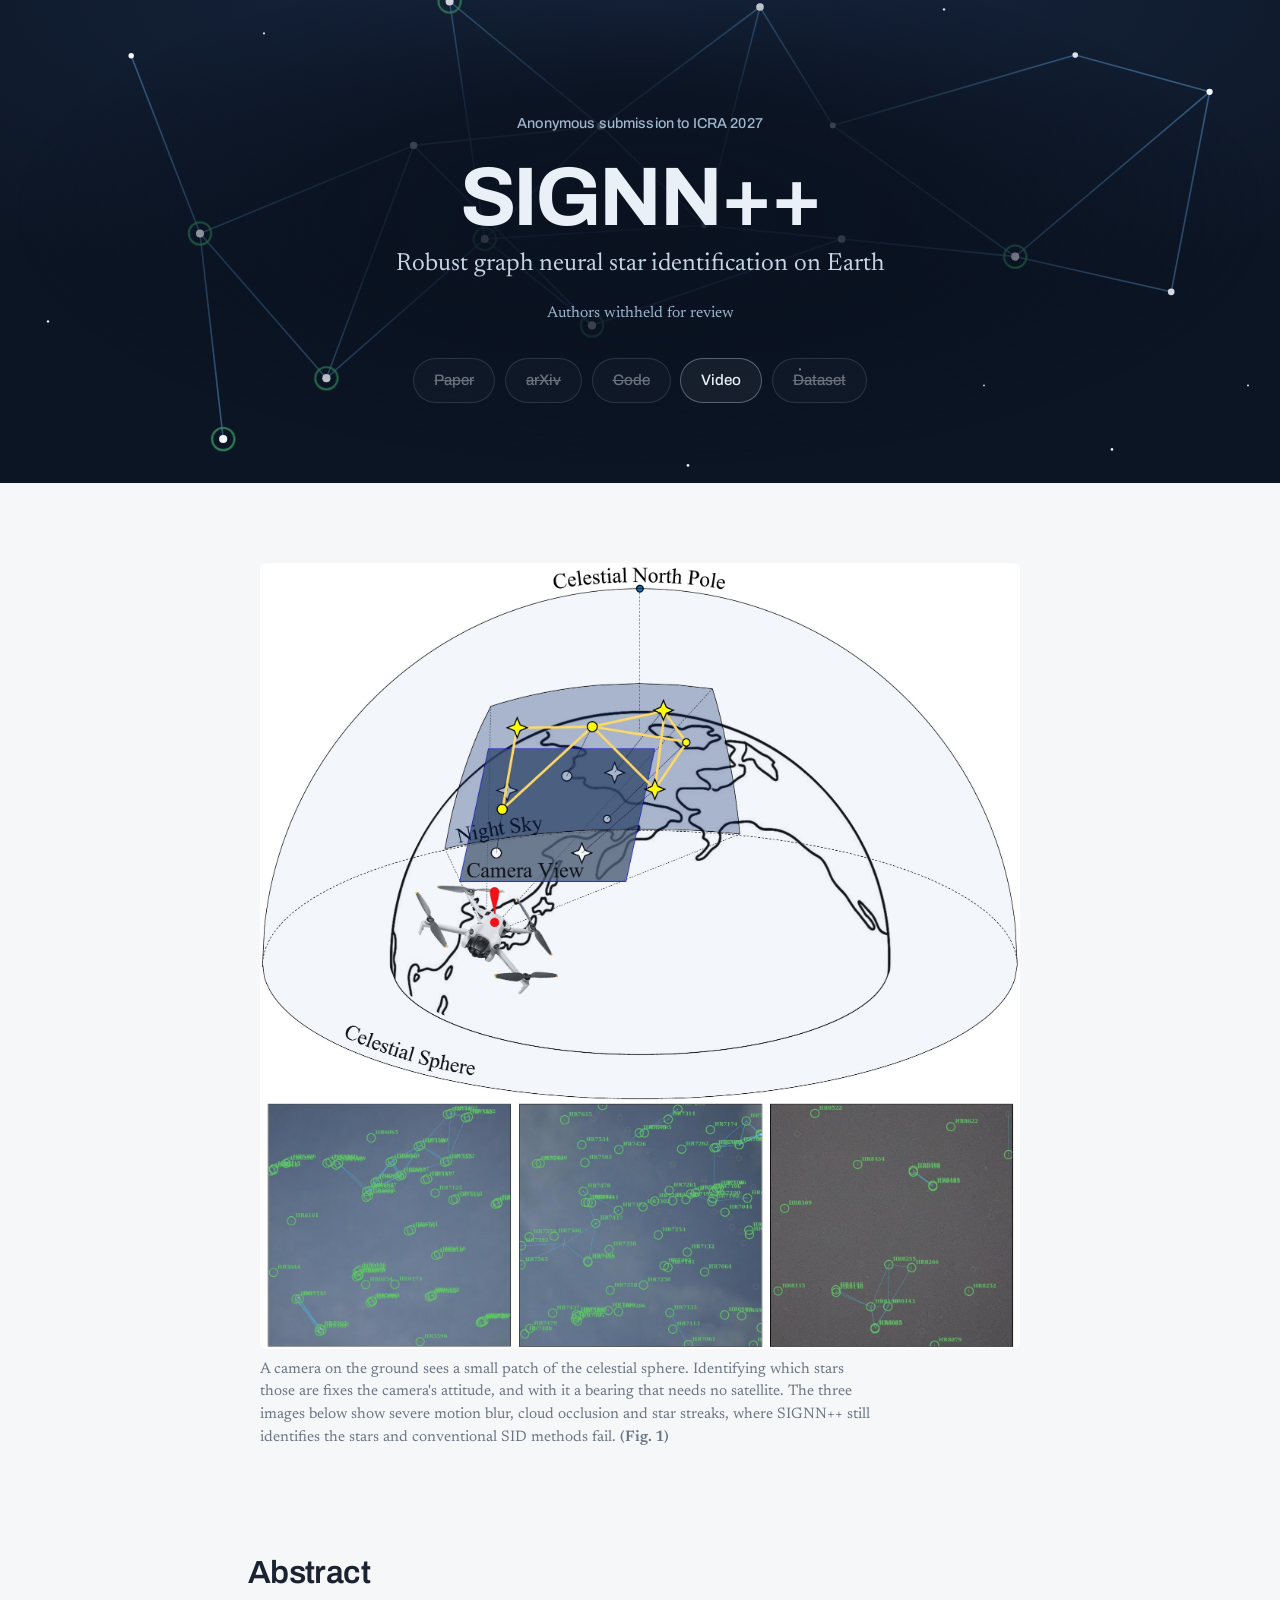
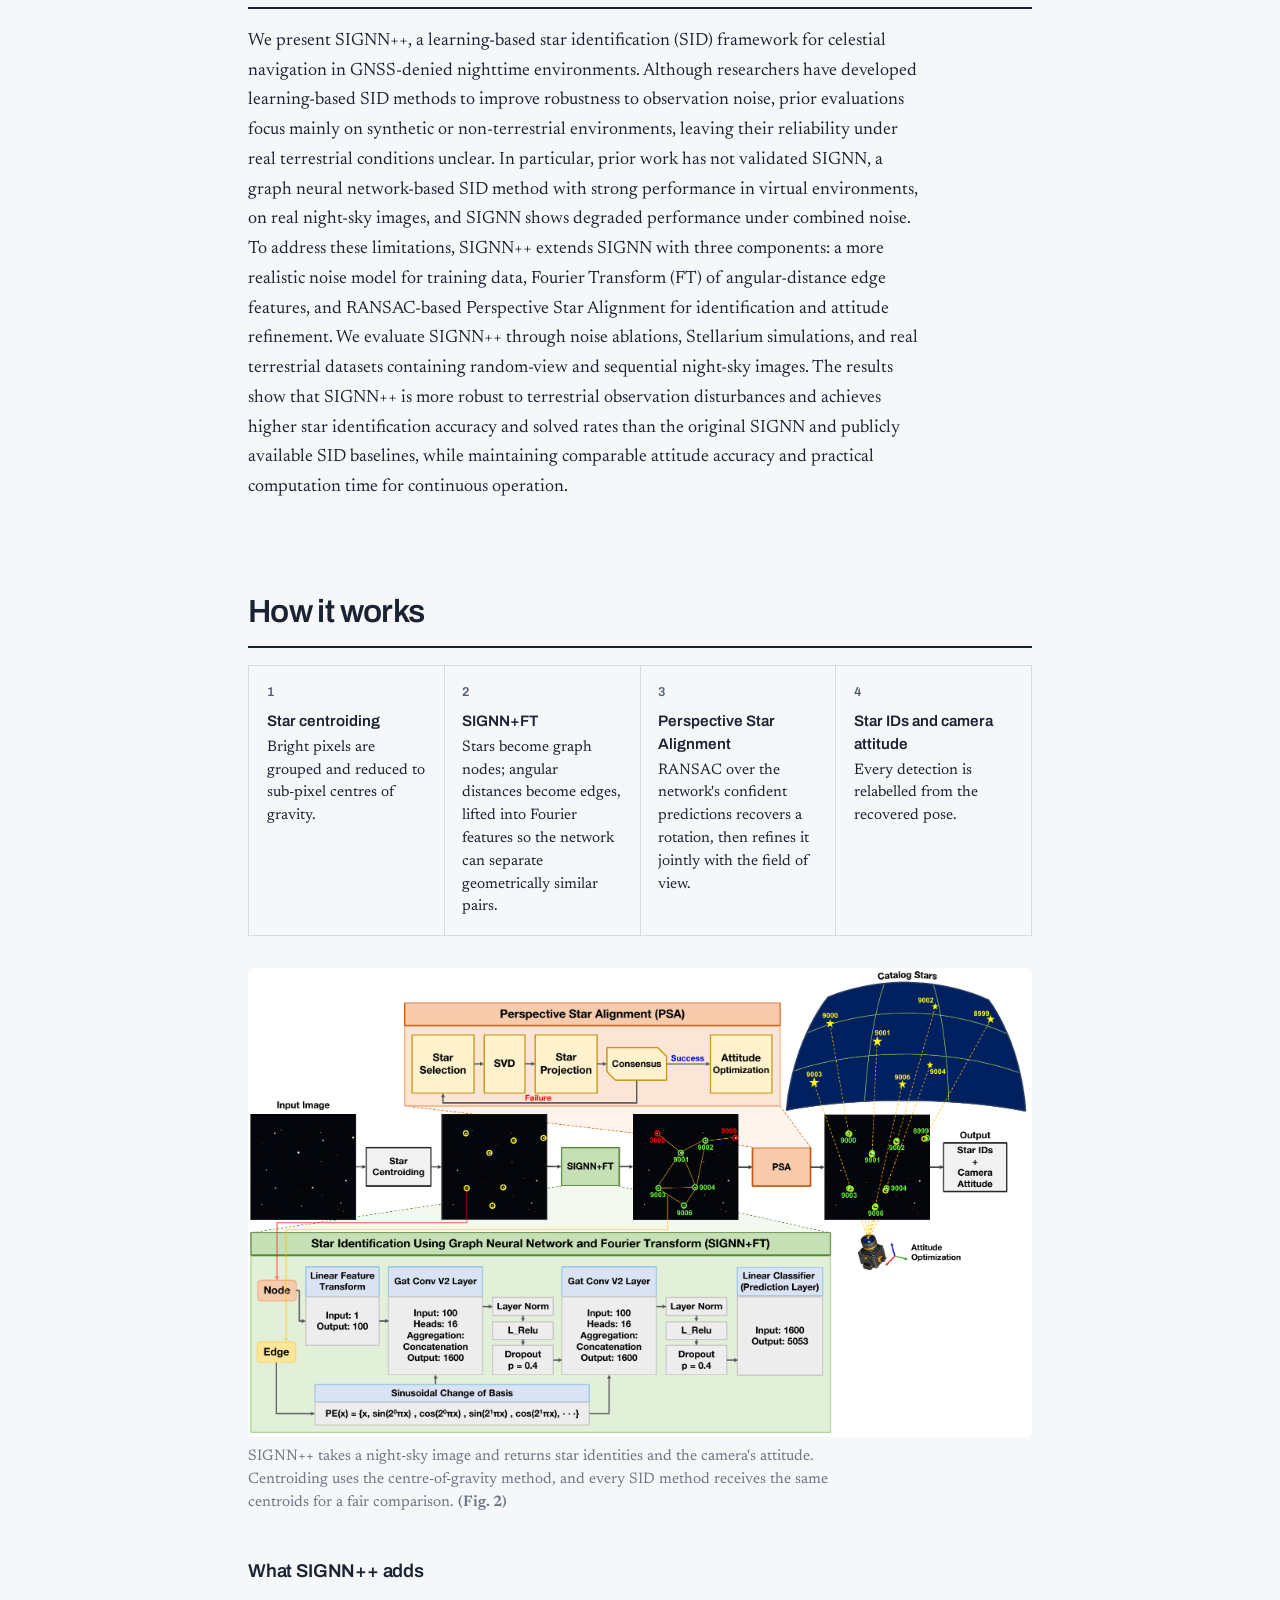
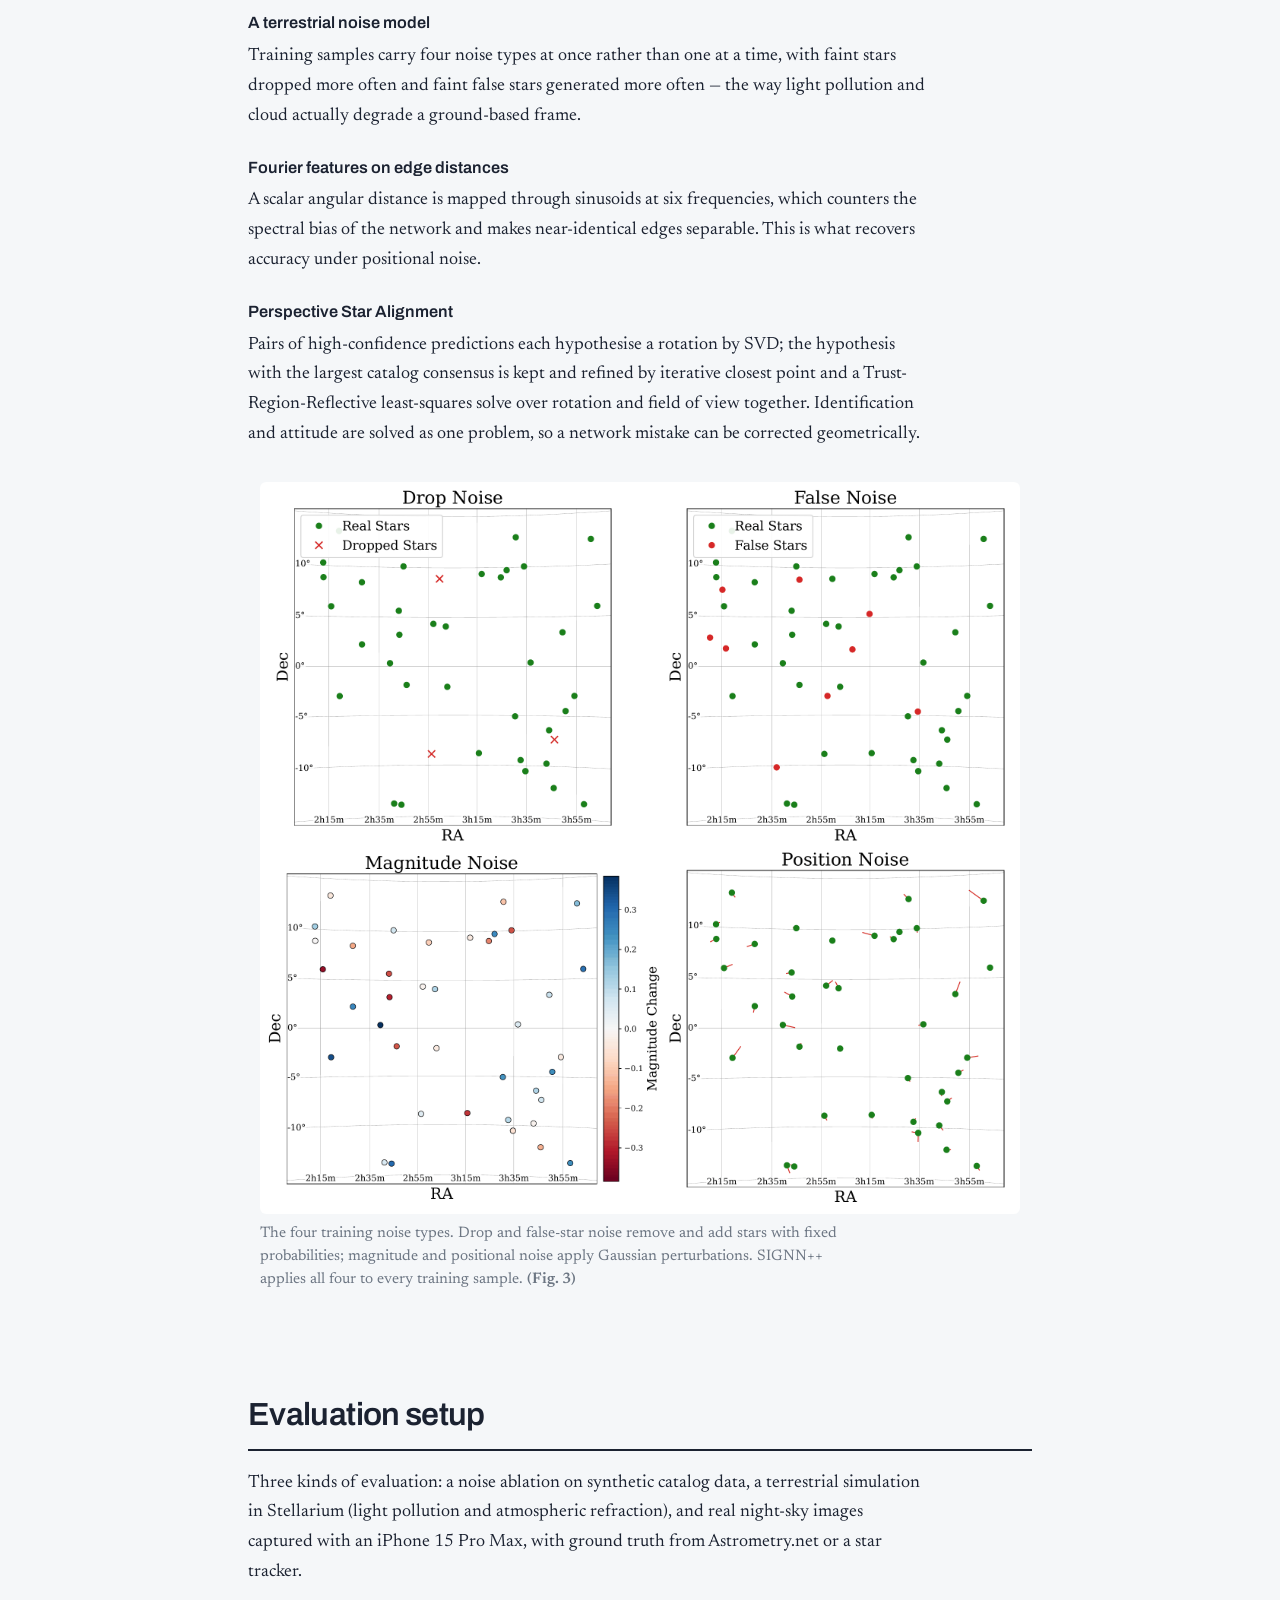
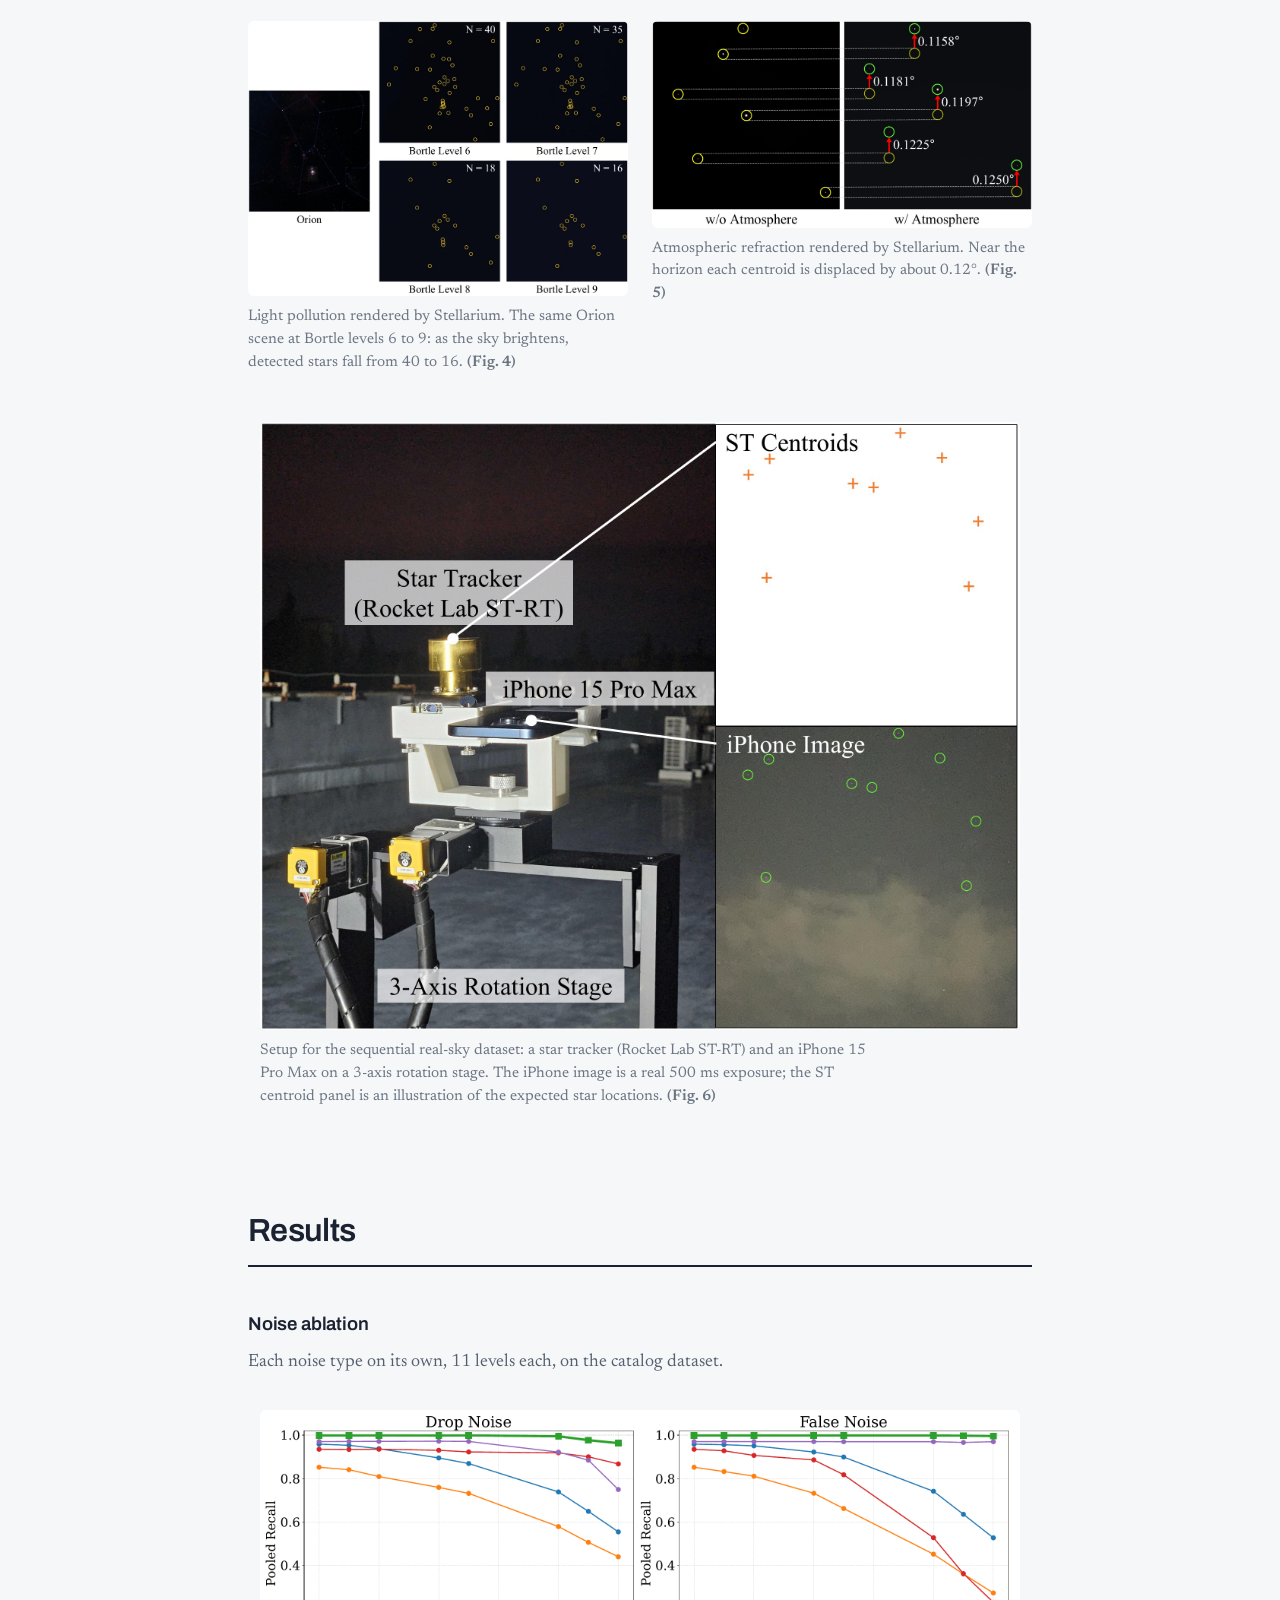
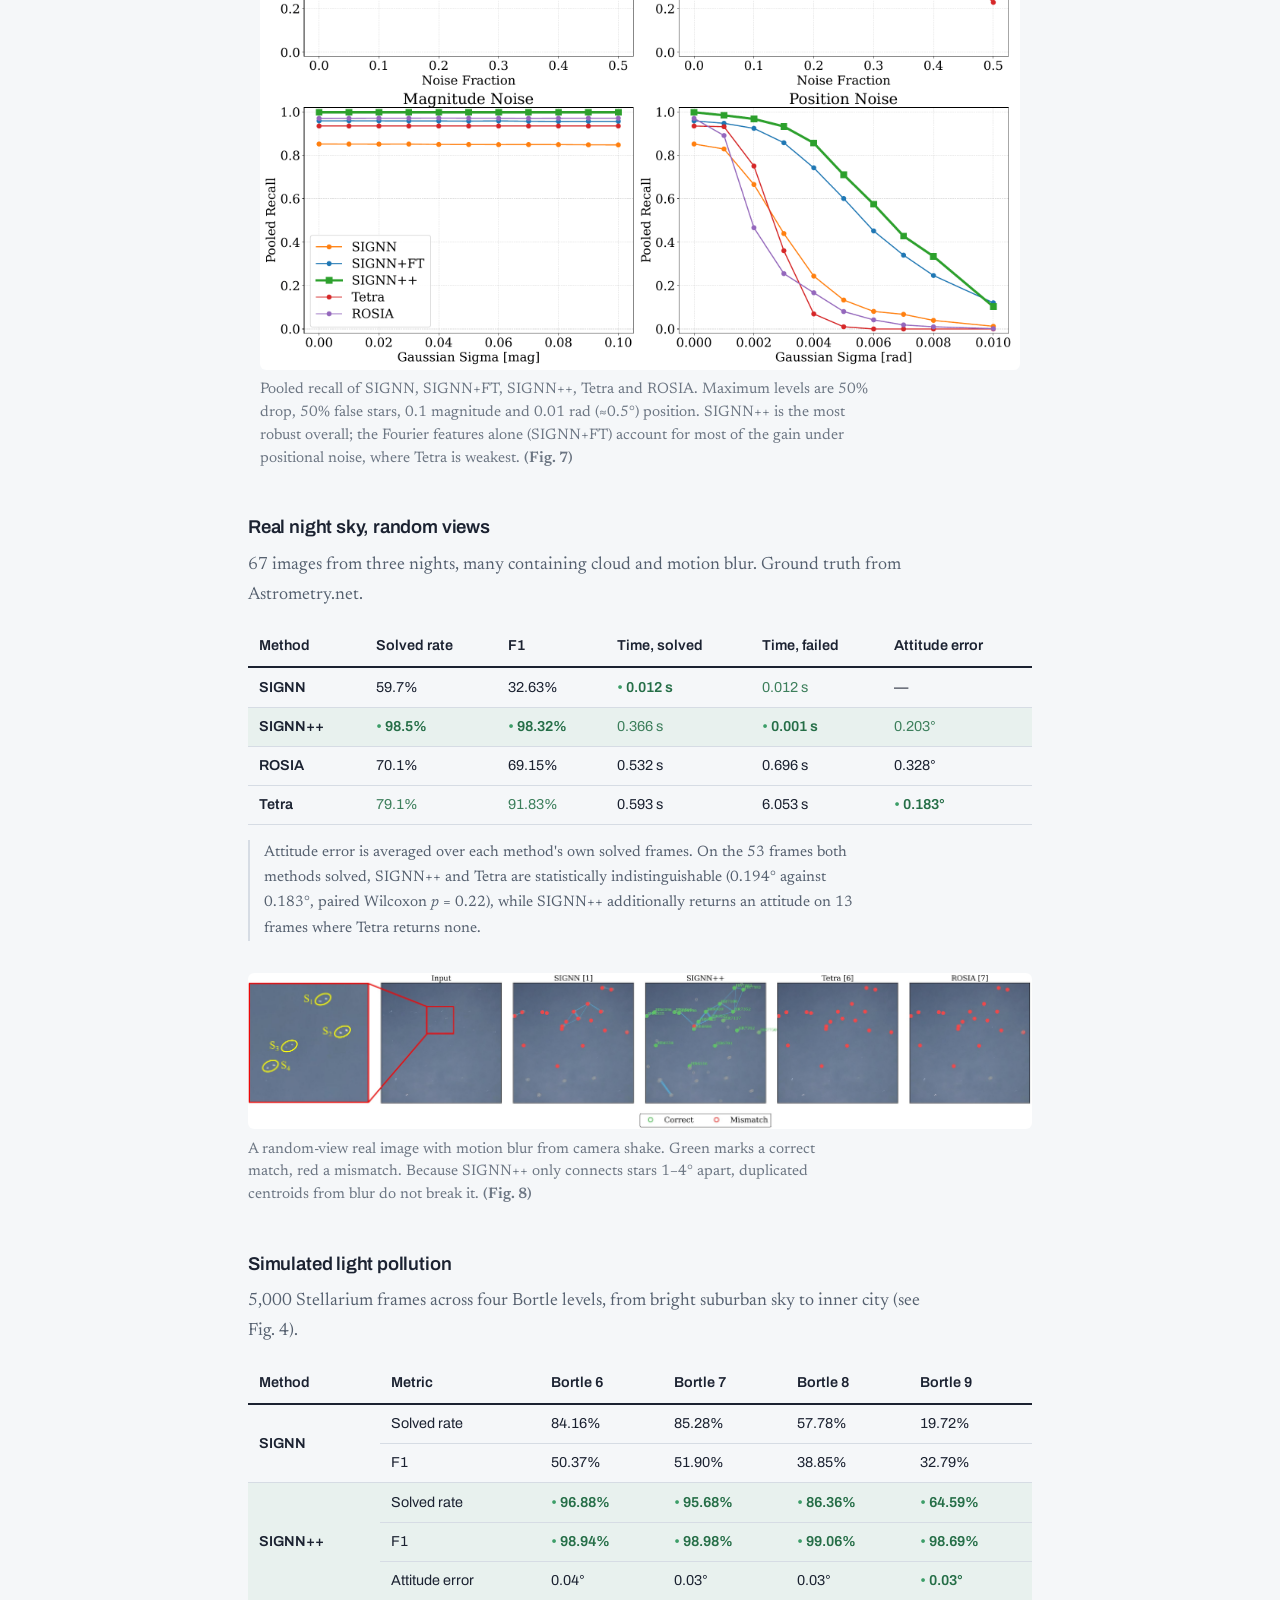
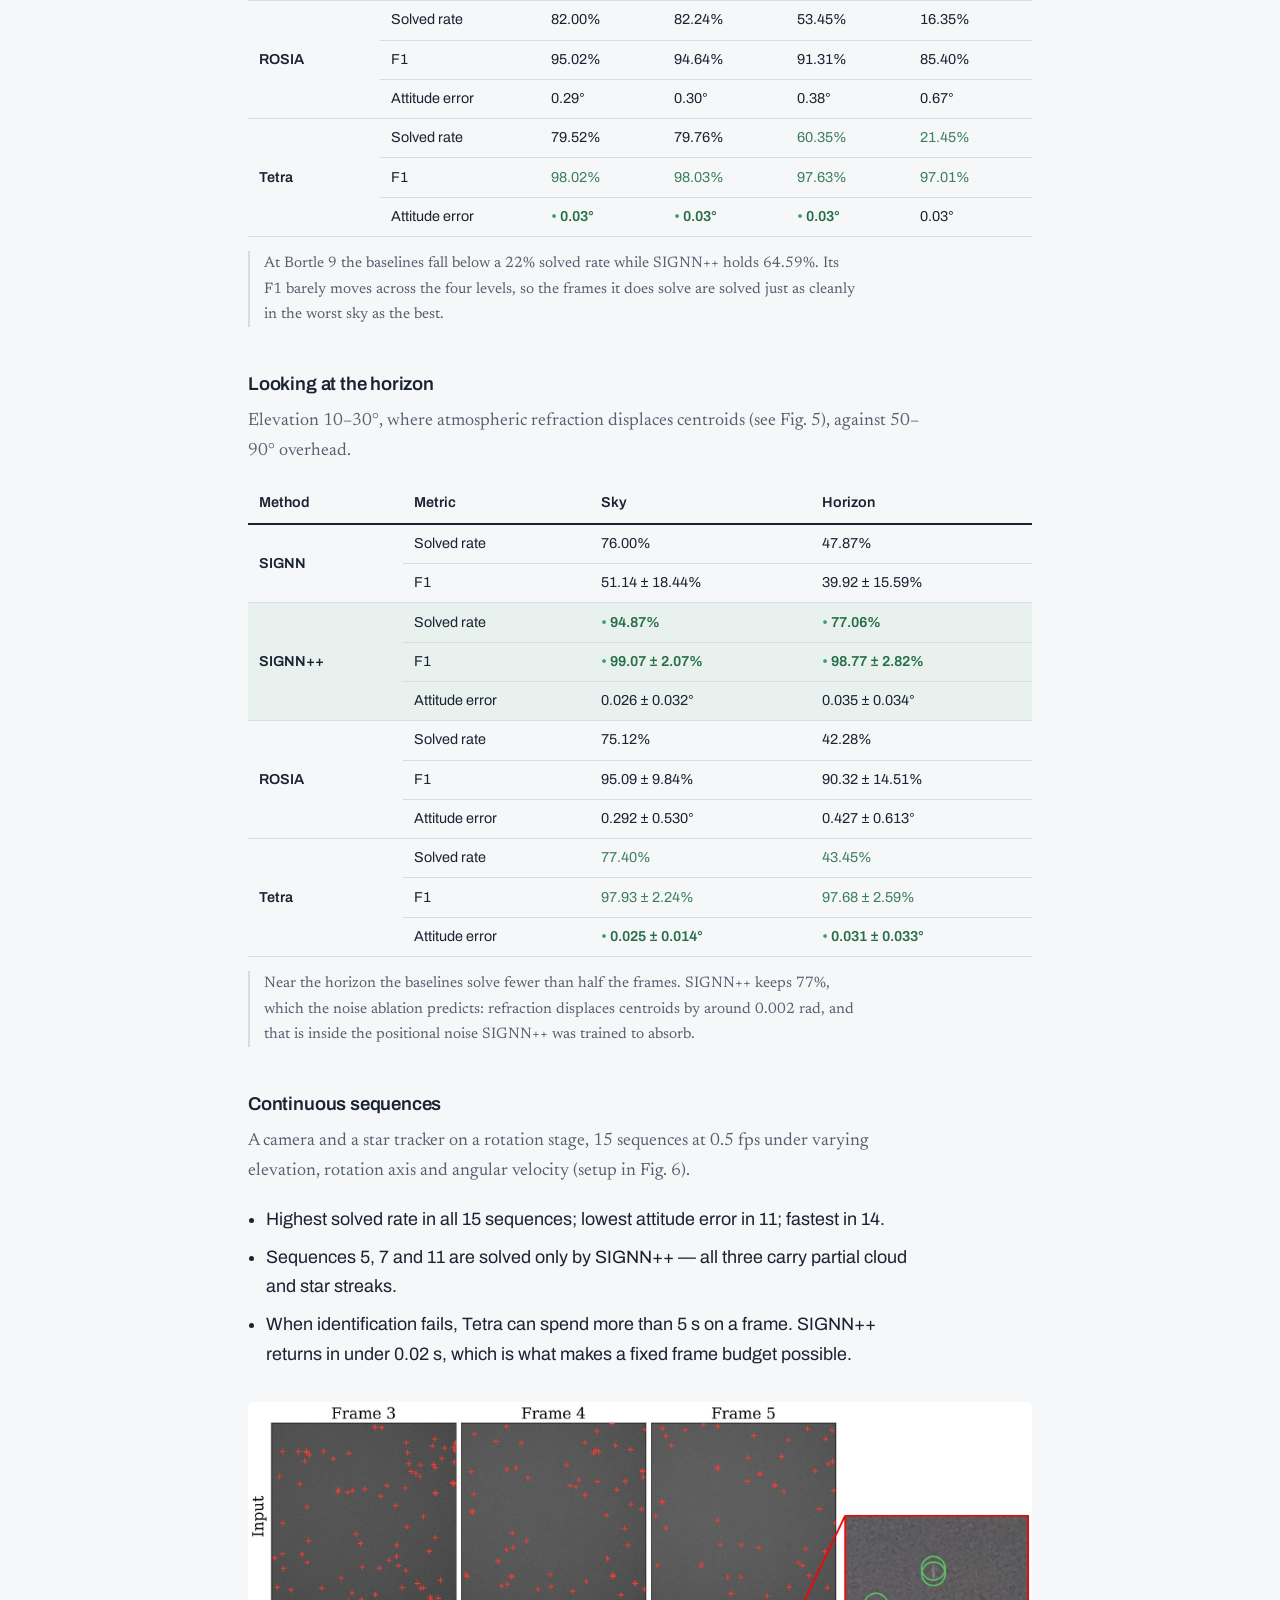
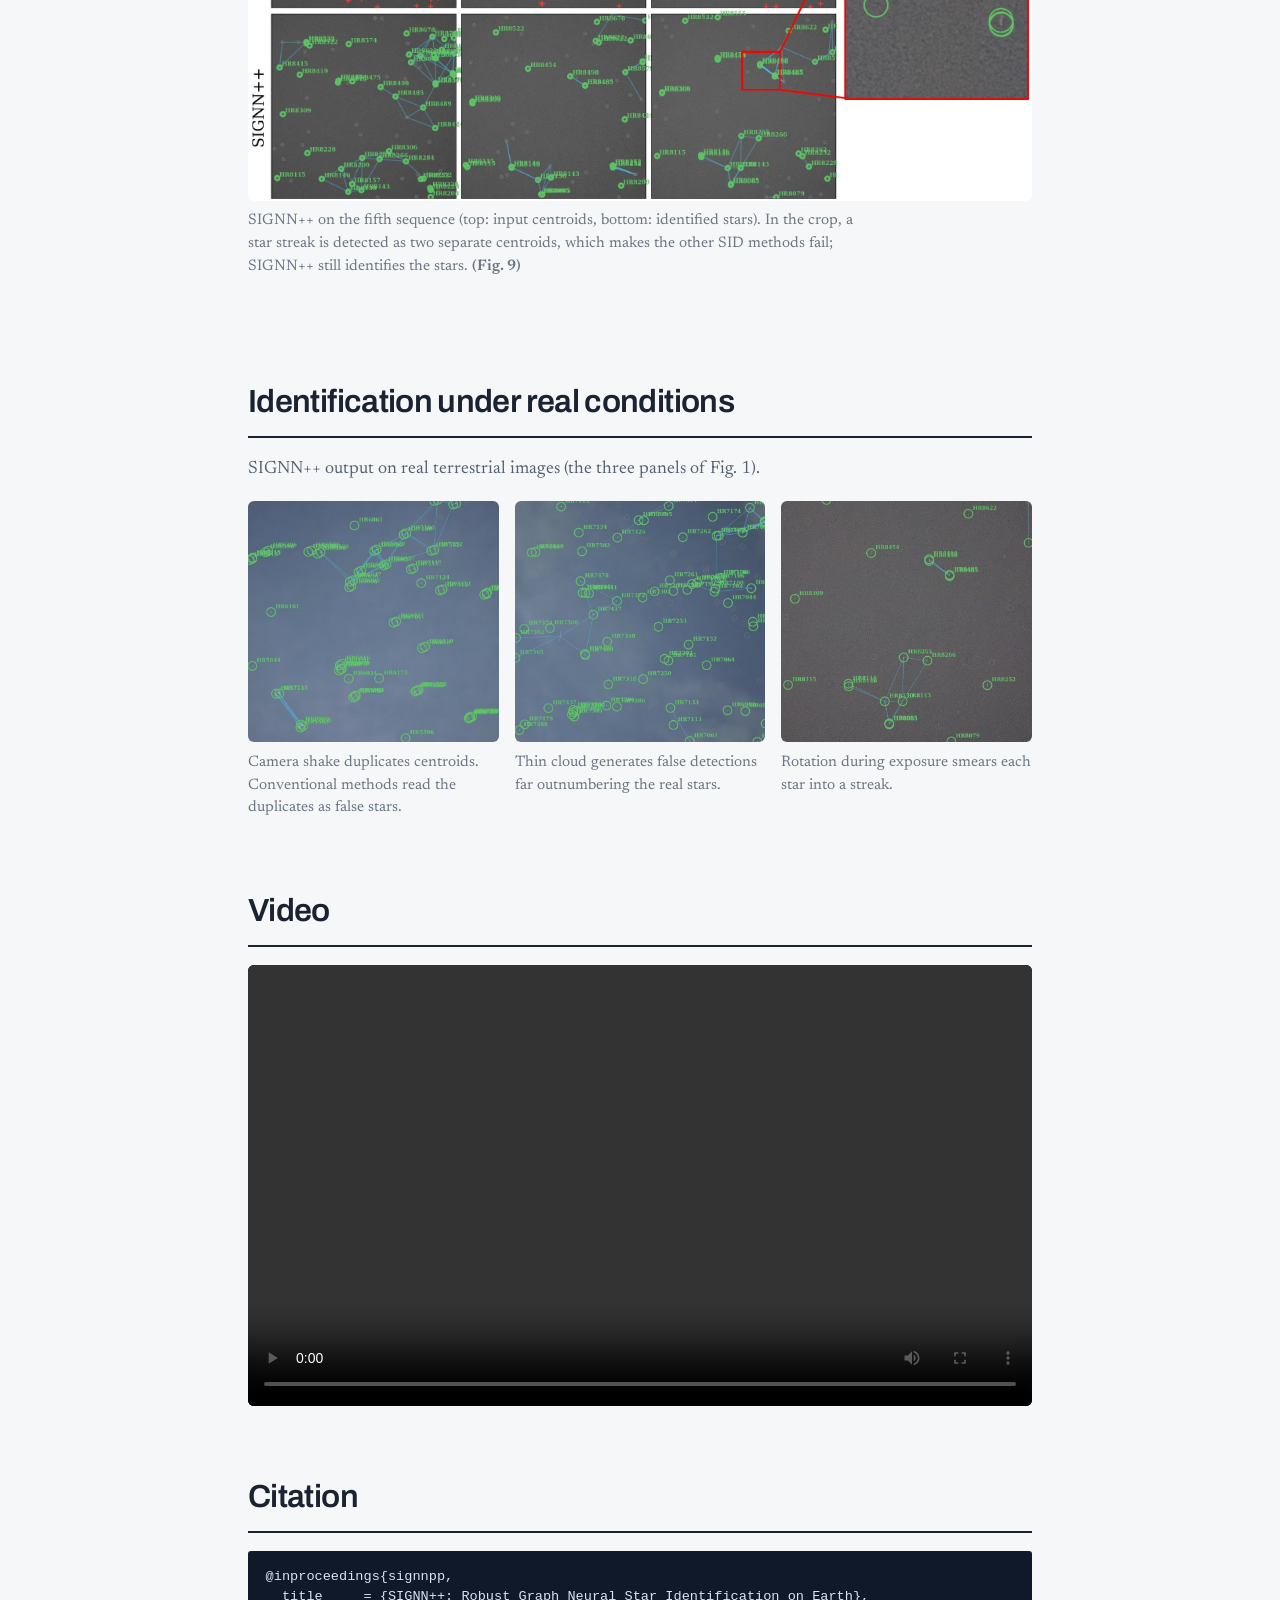
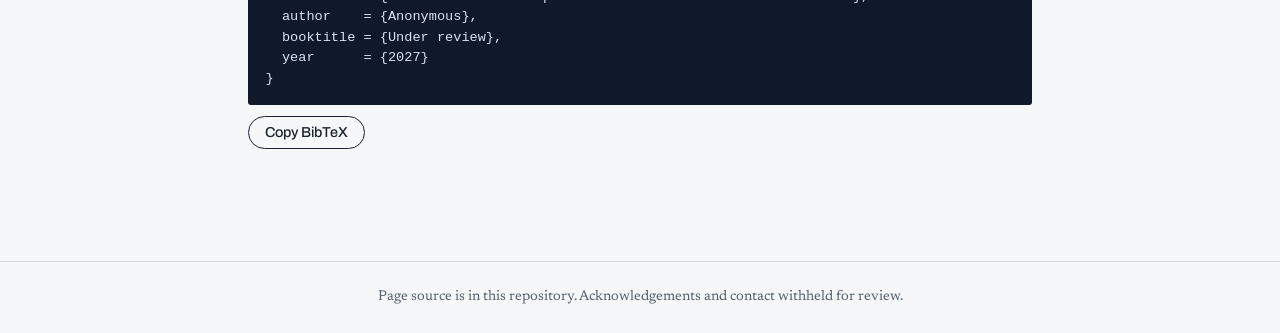
==== index.html @ e277e437 "Update index.html" ====
<!DOCTYPE html>
<html lang="en">
<head>
<meta charset="utf-8">
<meta name="viewport" content="width=device-width, initial-scale=1">
<title>SIGNN++: Robust Graph Neural Star Identification on Earth</title>
<meta name="description" content="A learning-based star identification framework for celestial navigation in GNSS-denied nighttime environments, validated on real terrestrial night-sky images.">

<!-- ====================================================================
     DOUBLE-BLIND WARNING
     This page is written for an anonymous submission. Author names,
     affiliations, institutional links, the repository owner's identity and
     anything else identifying MUST stay out until the paper is accepted.
     A public page linked from an anonymous submission can de-anonymise it.
     Search for "ANON" in this file for every place that needs updating
     after acceptance.
     ==================================================================== -->

<meta property="og:title" content="SIGNN++: Robust Graph Neural Star Identification on Earth">
<meta property="og:description" content="Star identification on real night-sky images, under cloud, motion blur and light pollution.">
<meta property="og:type" content="website">
<!-- TODO: add an absolute URL to a 1200x630 preview image once figures exist
<meta property="og:image" content="https://USER.github.io/REPO/static/images/og.png"> -->

<link rel="preconnect" href="https://fonts.googleapis.com">
<link rel="preconnect" href="https://fonts.gstatic.com" crossorigin>
<link href="https://fonts.googleapis.com/css2?family=Archivo:wght@500;600;700&family=Newsreader:opsz,wght@6..72,400;6..72,500&display=swap" rel="stylesheet">
<link rel="stylesheet" href="static/css/style.css">
<style>
  /* Figure + video rules. Kept here so the page works even if style.css
     still only styles the old .slot placeholders. */
  .figure { margin: 2rem 0; }
  .figure img { display: block; width: 100%; height: auto; border-radius: 6px; background: #fff; }
  .figure a { display: block; }
  .figure figcaption { margin-top: .6rem; font-size: .95rem; line-height: 1.5; opacity: .85; }
  .figure figcaption b { font-weight: 600; }
  .figure.narrow { max-width: 760px; margin-left: auto; margin-right: auto; }
  .figure.wide { max-width: none; }
  .fig-row { display: grid; grid-template-columns: 1fr 1fr; gap: 1.5rem; align-items: start; }
  .fig-row .figure { margin: 1rem 0; }
  .gallery { display: grid; grid-template-columns: repeat(3, 1fr); gap: 1rem; }
  .gallery .figure { margin: 0; }
  .video-wrap { position: relative; width: 100%; aspect-ratio: 16 / 9; background: #000; border-radius: 6px; overflow: hidden; }
  .video-wrap video, .video-wrap iframe { position: absolute; inset: 0; width: 100%; height: 100%; border: 0; }
  @media (max-width: 760px) { .fig-row, .gallery { grid-template-columns: 1fr; } }
</style>
</head>
<body>

<a class="skip" href="#abstract">Skip to abstract</a>

<header class="hero">
  <!-- The hero is the method's own output: stars as nodes, edges drawn only
       between stars 1-4 degrees apart, the brightest ringed as identified.
       Geometry follows that rule rather than being decorative. -->
  <svg class="hero-sky" viewBox="0 0 1600 760" preserveAspectRatio="xMidYMid slice" aria-hidden="true" focusable="false">
    <g class="edges">
      <line x1="250" y1="370" x2="279" y2="627" pathLength="100"/>
      <line x1="250" y1="370" x2="164" y2="148" pathLength="100"/>
      <line x1="250" y1="370" x2="408" y2="551" pathLength="100"/>
      <line x1="250" y1="370" x2="517" y2="260" pathLength="100"/>
      <line x1="950" y1="87" x2="1041" y2="235" pathLength="100"/>
      <line x1="950" y1="87" x2="880" y2="360" pathLength="100"/>
      <line x1="950" y1="87" x2="751" y2="236" pathLength="100"/>
      <line x1="1464" y1="443" x2="1269" y2="399" pathLength="100"/>
      <line x1="1464" y1="443" x2="1512" y2="193" pathLength="100"/>
      <line x1="606" y1="377" x2="880" y2="360" pathLength="100"/>
      <line x1="606" y1="377" x2="408" y2="551" pathLength="100"/>
      <line x1="606" y1="377" x2="751" y2="236" pathLength="100"/>
      <line x1="606" y1="377" x2="562" y2="80" pathLength="100"/>
      <line x1="606" y1="377" x2="740" y2="485" pathLength="100"/>
      <line x1="1041" y1="235" x2="1269" y2="399" pathLength="100"/>
      <line x1="1041" y1="235" x2="1344" y2="147" pathLength="100"/>
      <line x1="1052" y1="377" x2="1269" y2="399" pathLength="100"/>
      <line x1="1052" y1="377" x2="880" y2="360" pathLength="100"/>
      <line x1="1052" y1="377" x2="740" y2="485" pathLength="100"/>
      <line x1="1269" y1="399" x2="1512" y2="193" pathLength="100"/>
      <line x1="1512" y1="193" x2="1344" y2="147" pathLength="100"/>
      <line x1="880" y1="360" x2="751" y2="236" pathLength="100"/>
      <line x1="408" y1="551" x2="517" y2="260" pathLength="100"/>
      <line x1="751" y1="236" x2="562" y2="80" pathLength="100"/>
      <line x1="751" y1="236" x2="517" y2="260" pathLength="100"/>
      <line x1="740" y1="485" x2="517" y2="260" pathLength="100"/>
    </g>
    <g class="rings">
      <circle cx="740" cy="485" r="14"/>
      <circle cx="279" cy="627" r="14"/>
      <circle cx="408" cy="551" r="14"/>
      <circle cx="1269" cy="399" r="14"/>
      <circle cx="250" cy="370" r="14"/>
      <circle cx="562" cy="80" r="14"/>
      <circle cx="606" cy="377" r="14"/>
    </g>
    <g class="stars">
      <circle cx="250" cy="370" r="5.0"/><circle cx="950" cy="87" r="4.8"/>
      <circle cx="279" cy="627" r="5.1"/><circle cx="164" cy="148" r="3.4"/>
      <circle cx="1464" cy="443" r="4.2"/><circle cx="606" cy="377" r="4.9"/>
      <circle cx="1041" cy="235" r="3.6"/><circle cx="1052" cy="377" r="4.8"/>
      <circle cx="1269" cy="399" r="5.1"/><circle cx="1512" cy="193" r="3.9"/>
      <circle cx="880" cy="360" r="3.3"/><circle cx="408" cy="551" r="5.1"/>
      <circle cx="1344" cy="147" r="3.5"/><circle cx="751" cy="236" r="4.8"/>
      <circle cx="562" cy="80" r="5.0"/><circle cx="740" cy="485" r="5.2"/>
      <circle cx="517" cy="260" r="4.6"/>
      <circle cx="120" cy="690" r="1.4"/><circle cx="1390" cy="640" r="1.6"/>
      <circle cx="330" cy="120" r="1.3"/><circle cx="1180" cy="90" r="1.5"/>
      <circle cx="860" cy="660" r="1.7"/><circle cx="1560" cy="560" r="1.2"/>
      <circle cx="60" cy="480" r="1.5"/><circle cx="1000" cy="540" r="1.3"/>
      <circle cx="430" cy="700" r="1.4"/><circle cx="1230" cy="560" r="1.2"/>
    </g>
  </svg>

  <div class="hero-body">
    <p class="venue">Anonymous submission to ICRA 2027</p>
    <h1>SIGNN++<span class="hero-sub">Robust graph neural star identification on Earth</span></h1>
    <p class="authors" id="ANON-authors">Authors withheld for review</p>

    <nav class="links" aria-label="Paper resources">
      <!-- ANON: fill href and drop .pending once each artefact is public. -->
      <a class="btn pending" href="#" aria-disabled="true" tabindex="-1">Paper</a>
      <a class="btn pending" href="#" aria-disabled="true" tabindex="-1">arXiv</a>
      <a class="btn pending" href="#" aria-disabled="true" tabindex="-1">Code</a>
      <a class="btn" href="#video">Video</a>
      <a class="btn pending" href="#" aria-disabled="true" tabindex="-1">Dataset</a>
    </nav>
  </div>
</header>

<main>

<section class="band teaser-band">
  <figure class="figure narrow">
    <a href="static/images/fig1_teaser.jpg" target="_blank" rel="noopener"><img src="static/images/fig1_teaser.jpg" width="2000" height="2069" decoding="async" fetchpriority="high"
      alt="A drone on Earth views a patch of the celestial sphere; matched stars form a graph. Below, three real night-sky images with identified stars labelled by HR catalog number."></a>
    <figcaption>A camera on the ground sees a small patch of the celestial sphere.
    Identifying which stars those are fixes the camera's attitude, and with it a
    bearing that needs no satellite. The three images below show severe motion
    blur, cloud occlusion and star streaks, where SIGNN++ still identifies the
    stars and conventional SID methods fail. <b>(Fig. 1)</b></figcaption>
  </figure>
</section>

<section class="band" id="abstract">
  <h2>Abstract</h2>
  <p>We present SIGNN++, a learning-based star identification (SID) framework for
  celestial navigation in GNSS-denied nighttime environments. Although researchers
  have developed learning-based SID methods to improve robustness to observation
  noise, prior evaluations focus mainly on synthetic or non-terrestrial
  environments, leaving their reliability under real terrestrial conditions
  unclear. In particular, prior work has not validated SIGNN, a graph neural
  network-based SID method with strong performance in virtual environments, on
  real night-sky images, and SIGNN shows degraded performance under combined
  noise. To address these limitations, SIGNN++ extends SIGNN with three
  components: a more realistic noise model for training data, Fourier Transform
  (FT) of angular-distance edge features, and RANSAC-based Perspective Star
  Alignment for identification and attitude refinement. We evaluate SIGNN++
  through noise ablations, Stellarium simulations, and real terrestrial datasets
  containing random-view and sequential night-sky images. The results show that
  SIGNN++ is more robust to terrestrial observation disturbances and achieves
  higher star identification accuracy and solved rates than the original SIGNN
  and publicly available SID baselines, while maintaining comparable attitude
  accuracy and practical computation time for continuous operation.</p>
</section>

<section class="band" id="method">
  <h2>How it works</h2>

  <!-- A numbered strip is justified here: this really is a sequence, and the
       numbers are how the paper refers to the stages. -->
  <ol class="pipeline">
    <li><span class="step">1</span><b>Star centroiding</b>
      Bright pixels are grouped and reduced to sub-pixel centres of gravity.</li>
    <li><span class="step">2</span><b>SIGNN+FT</b>
      Stars become graph nodes; angular distances become edges, lifted into
      Fourier features so the network can separate geometrically similar pairs.</li>
    <li><span class="step">3</span><b>Perspective Star Alignment</b>
      RANSAC over the network's confident predictions recovers a rotation, then
      refines it jointly with the field of view.</li>
    <li><span class="step">4</span><b>Star IDs and camera attitude</b>
      Every detection is relabelled from the recovered pose.</li>
  </ol>

<figure class="figure">
    <a href="static/images/fig2_architecture.png" target="_blank" rel="noopener"><img src="static/images/fig2_architecture.png" width="2000" height="1195" loading="lazy" decoding="async" alt="SIGNN++ pipeline: input image, star centroiding, SIGNN+FT graph network with GATv2 layers and sinusoidal edge encoding, then Perspective Star Alignment (star selection, SVD, projection, consensus, attitude optimization), output star IDs and camera attitude."></a>
    <figcaption>SIGNN++ takes a night-sky image and returns star identities and the camera's
    attitude. Centroiding uses the centre-of-gravity method, and every SID method
    receives the same centroids for a fair comparison. <b>(Fig. 2)</b></figcaption>
  </figure>

  <h3>What SIGNN++ adds</h3>
  <dl class="adds">
    <dt>A terrestrial noise model</dt>
    <dd>Training samples carry four noise types at once rather than one at a time,
    with faint stars dropped more often and faint false stars generated more
    often — the way light pollution and cloud actually degrade a ground-based
    frame.</dd>

    <dt>Fourier features on edge distances</dt>
    <dd>A scalar angular distance is mapped through sinusoids at six frequencies,
    which counters the spectral bias of the network and makes near-identical
    edges separable. This is what recovers accuracy under positional noise.</dd>

    <dt>Perspective Star Alignment</dt>
    <dd>Pairs of high-confidence predictions each hypothesise a rotation by SVD;
    the hypothesis with the largest catalog consensus is kept and refined by
    iterative closest point and a Trust-Region-Reflective least-squares solve
    over rotation and field of view together. Identification and attitude are
    solved as one problem, so a network mistake can be corrected geometrically.</dd>
  </dl>

  <figure class="figure narrow">
    <a href="static/images/fig3_training_noise.png" target="_blank" rel="noopener"><img src="static/images/fig3_training_noise.png" width="2000" height="1926" loading="lazy" decoding="async" alt="Four scatter plots in RA/Dec: drop noise removes real stars, false noise adds stars, magnitude noise perturbs brightness, position noise shifts stars slightly."></a>
    <figcaption>The four training noise types. Drop and false-star noise remove and add stars
    with fixed probabilities; magnitude and positional noise apply Gaussian
    perturbations. SIGNN++ applies all four to every training sample. <b>(Fig. 3)</b></figcaption>
  </figure>
</section>

<section class="band" id="setup">
  <h2>Evaluation setup</h2>
  <p>Three kinds of evaluation: a noise ablation on synthetic catalog data, a
  terrestrial simulation in Stellarium (light pollution and atmospheric
  refraction), and real night-sky images captured with an iPhone 15 Pro Max,
  with ground truth from Astrometry.net or a star tracker.</p>

  <div class="fig-row">
    <figure class="figure">
    <a href="static/images/fig4_bortle.jpg" target="_blank" rel="noopener"><img src="static/images/fig4_bortle.jpg" width="2000" height="1447" loading="lazy" decoding="async" alt="Orion without atmosphere on the left; on the right, detected centroids at Bortle levels 6, 7, 8 and 9, with 40, 35, 18 and 16 stars detected."></a>
    <figcaption>Light pollution rendered by Stellarium. The same Orion scene at Bortle levels
      6 to 9: as the sky brightens, detected stars fall from 40 to 16. <b>(Fig. 4)</b></figcaption>
  </figure>
    <figure class="figure">
    <a href="static/images/fig5_refraction.jpg" target="_blank" rel="noopener"><img src="static/images/fig5_refraction.jpg" width="2000" height="1087" loading="lazy" decoding="async" alt="Star positions without and with atmosphere; near the horizon each star is lifted upward by about 0.116 to 0.125 degrees."></a>
    <figcaption>Atmospheric refraction rendered by Stellarium. Near the horizon each centroid
      is displaced by about 0.12°. <b>(Fig. 5)</b></figcaption>
  </figure>
  </div>

  <figure class="figure narrow">
    <a href="static/images/fig6_setup.jpg" target="_blank" rel="noopener"><img src="static/images/fig6_setup.jpg" width="2000" height="1600" loading="lazy" decoding="async" alt="A Rocket Lab ST-RT star tracker and an iPhone 15 Pro Max mounted together on a 3-axis rotation stage outdoors at night, with an iPhone image and illustrated star-tracker centroids."></a>
    <figcaption>Setup for the sequential real-sky dataset: a star tracker (Rocket Lab ST-RT)
    and an iPhone 15 Pro Max on a 3-axis rotation stage. The iPhone image is a
    real 500 ms exposure; the ST centroid panel is an illustration of the
    expected star locations. <b>(Fig. 6)</b></figcaption>
  </figure>
</section>

<section class="band" id="results">
  <h2>Results</h2>

  <h3>Noise ablation</h3>
  <p class="lede">Each noise type on its own, 11 levels each, on the catalog
  dataset.</p>
  <figure class="figure narrow">
    <a href="static/images/fig7_noise_ablation.png" target="_blank" rel="noopener"><img src="static/images/fig7_noise_ablation.png" width="2000" height="1474" loading="lazy" decoding="async" alt="Four line charts of pooled recall against noise level for drop, false-star, magnitude and position noise; SIGNN++ stays highest in all four."></a>
    <figcaption>Pooled recall of SIGNN, SIGNN+FT, SIGNN++, Tetra and ROSIA. Maximum levels are
    50% drop, 50% false stars, 0.1 magnitude and 0.01 rad (≈0.5°) position.
    SIGNN++ is the most robust overall; the Fourier features alone (SIGNN+FT)
    account for most of the gain under positional noise, where Tetra is weakest.
    <b>(Fig. 7)</b></figcaption>
  </figure>

  <h3>Real night sky, random views</h3>
  <p class="lede">67 images from three nights, many containing cloud and motion
  blur. Ground truth from Astrometry.net.</p>
  <div class="table-wrap">
    <table>
      <caption class="sr-only">Performance on the real random-view dataset</caption>
      <thead>
        <tr><th scope="col">Method</th><th scope="col">Solved rate</th>
        <th scope="col">F1</th><th scope="col">Time, solved</th>
        <th scope="col">Time, failed</th><th scope="col">Attitude error</th></tr>
      </thead>
      <tbody>
        <tr><th scope="row">SIGNN</th><td>59.7%</td><td>32.63%</td>
          <td class="best">0.012 s</td><td class="ok">0.012 s</td><td>—</td></tr>
        <tr class="ours"><th scope="row">SIGNN++</th><td class="best">98.5%</td>
          <td class="best">98.32%</td><td class="ok">0.366 s</td>
          <td class="best">0.001 s</td><td class="ok">0.203°</td></tr>
        <tr><th scope="row">ROSIA</th><td>70.1%</td><td>69.15%</td>
          <td>0.532 s</td><td>0.696 s</td><td>0.328°</td></tr>
        <tr><th scope="row">Tetra</th><td class="ok">79.1%</td><td class="ok">91.83%</td>
          <td>0.593 s</td><td>6.053 s</td><td class="best">0.183°</td></tr>
      </tbody>
    </table>
  </div>
  <p class="note">Attitude error is averaged over each method's own solved frames.
  On the 53 frames both methods solved, SIGNN++ and Tetra are statistically
  indistinguishable (0.194° against 0.183°, paired Wilcoxon <i>p</i> = 0.22),
  while SIGNN++ additionally returns an attitude on 13 frames where Tetra
  returns none.</p>

  <figure class="figure wide">
    <a href="static/images/fig8_random_view.jpg" target="_blank" rel="noopener"><img src="static/images/fig8_random_view.jpg" width="3200" height="638" loading="lazy" decoding="async" alt="A random-view real image with motion blur; SIGNN, SIGNN++, Tetra and ROSIA results side by side, with correct matches in green and mismatches in red. SIGNN++ is mostly green."></a>
    <figcaption>A random-view real image with motion blur from camera shake. Green marks a
    correct match, red a mismatch. Because SIGNN++ only connects stars 1–4° apart,
    duplicated centroids from blur do not break it. <b>(Fig. 8)</b></figcaption>
  </figure>

  <h3>Simulated light pollution</h3>
  <p class="lede">5,000 Stellarium frames across four Bortle levels, from bright
  suburban sky to inner city (see Fig. 4).</p>
  <div class="table-wrap">
    <table>
      <caption class="sr-only">Performance across Bortle levels</caption>
      <thead>
        <tr><th scope="col">Method</th><th scope="col">Metric</th>
        <th scope="col">Bortle 6</th><th scope="col">Bortle 7</th>
        <th scope="col">Bortle 8</th><th scope="col">Bortle 9</th></tr>
      </thead>
      <tbody>
        <tr><th scope="row" rowspan="2">SIGNN</th><td>Solved rate</td>
          <td>84.16%</td><td>85.28%</td><td>57.78%</td><td>19.72%</td></tr>
        <tr><td>F1</td><td>50.37%</td><td>51.90%</td><td>38.85%</td><td>32.79%</td></tr>

        <tr class="ours"><th scope="row" rowspan="3">SIGNN++</th><td>Solved rate</td>
          <td class="best">96.88%</td><td class="best">95.68%</td>
          <td class="best">86.36%</td><td class="best">64.59%</td></tr>
        <tr class="ours"><td>F1</td><td class="best">98.94%</td><td class="best">98.98%</td>
          <td class="best">99.06%</td><td class="best">98.69%</td></tr>
        <tr class="ours"><td>Attitude error</td><td>0.04°</td><td>0.03°</td>
          <td>0.03°</td><td class="best">0.03°</td></tr>

        <tr><th scope="row" rowspan="3">ROSIA</th><td>Solved rate</td>
          <td>82.00%</td><td>82.24%</td><td>53.45%</td><td>16.35%</td></tr>
        <tr><td>F1</td><td>95.02%</td><td>94.64%</td><td>91.31%</td><td>85.40%</td></tr>
        <tr><td>Attitude error</td><td>0.29°</td><td>0.30°</td><td>0.38°</td><td>0.67°</td></tr>

        <tr><th scope="row" rowspan="3">Tetra</th><td>Solved rate</td>
          <td>79.52%</td><td>79.76%</td><td class="ok">60.35%</td><td class="ok">21.45%</td></tr>
        <tr><td>F1</td><td class="ok">98.02%</td><td class="ok">98.03%</td>
          <td class="ok">97.63%</td><td class="ok">97.01%</td></tr>
        <tr><td>Attitude error</td><td class="best">0.03°</td><td class="best">0.03°</td>
          <td class="best">0.03°</td><td>0.03°</td></tr>
      </tbody>
    </table>
  </div>
  <p class="note">At Bortle 9 the baselines fall below a 22% solved rate while
  SIGNN++ holds 64.59%. Its F1 barely moves across the four levels, so the frames
  it does solve are solved just as cleanly in the worst sky as the best.</p>

  <h3>Looking at the horizon</h3>
  <p class="lede">Elevation 10–30°, where atmospheric refraction displaces
  centroids (see Fig. 5), against 50–90° overhead.</p>
  <div class="table-wrap">
    <table>
      <caption class="sr-only">Performance by horizontality</caption>
      <thead>
        <tr><th scope="col">Method</th><th scope="col">Metric</th>
        <th scope="col">Sky</th><th scope="col">Horizon</th></tr>
      </thead>
      <tbody>
        <tr><th scope="row" rowspan="2">SIGNN</th><td>Solved rate</td>
          <td>76.00%</td><td>47.87%</td></tr>
        <tr><td>F1</td><td>51.14 ± 18.44%</td><td>39.92 ± 15.59%</td></tr>
        <tr class="ours"><th scope="row" rowspan="3">SIGNN++</th><td>Solved rate</td>
          <td class="best">94.87%</td><td class="best">77.06%</td></tr>
        <tr class="ours"><td>F1</td><td class="best">99.07 ± 2.07%</td>
          <td class="best">98.77 ± 2.82%</td></tr>
        <tr class="ours"><td>Attitude error</td><td>0.026 ± 0.032°</td>
          <td>0.035 ± 0.034°</td></tr>
        <tr><th scope="row" rowspan="3">ROSIA</th><td>Solved rate</td>
          <td>75.12%</td><td>42.28%</td></tr>
        <tr><td>F1</td><td>95.09 ± 9.84%</td><td>90.32 ± 14.51%</td></tr>
        <tr><td>Attitude error</td><td>0.292 ± 0.530°</td><td>0.427 ± 0.613°</td></tr>
        <tr><th scope="row" rowspan="3">Tetra</th><td>Solved rate</td>
          <td class="ok">77.40%</td><td class="ok">43.45%</td></tr>
        <tr><td>F1</td><td class="ok">97.93 ± 2.24%</td><td class="ok">97.68 ± 2.59%</td></tr>
        <tr><td>Attitude error</td><td class="best">0.025 ± 0.014°</td>
          <td class="best">0.031 ± 0.033°</td></tr>
      </tbody>
    </table>
  </div>
  <p class="note">Near the horizon the baselines solve fewer than half the frames.
  SIGNN++ keeps 77%, which the noise ablation predicts: refraction displaces
  centroids by around 0.002 rad, and that is inside the positional noise SIGNN++
  was trained to absorb.</p>

  <h3>Continuous sequences</h3>
  <p class="lede">A camera and a star tracker on a rotation stage, 15 sequences at
  0.5 fps under varying elevation, rotation axis and angular velocity (setup in Fig. 6).</p>
  <ul class="findings">
    <li>Highest solved rate in all 15 sequences; lowest attitude error in 11;
    fastest in 14.</li>
    <li>Sequences 5, 7 and 11 are solved only by SIGNN++ — all three carry partial
    cloud and star streaks.</li>
    <li>When identification fails, Tetra can spend more than 5 s on a frame.
    SIGNN++ returns in under 0.02 s, which is what makes a fixed frame budget
    possible.</li>
  </ul>
<figure class="figure">
    <a href="static/images/fig9_sequence.jpg" target="_blank" rel="noopener"><img src="static/images/fig9_sequence.jpg" width="2000" height="1018" loading="lazy" decoding="async" alt="Frames 3 to 5 of a sequence: top row input centroids as red crosses, bottom row SIGNN++ identifications as labelled green circles; a zoomed crop shows one star streak detected as two overlapping centroids."></a>
    <figcaption>SIGNN++ on the fifth sequence (top: input centroids, bottom: identified stars).
    In the crop, a star streak is detected as two separate centroids, which makes
    the other SID methods fail; SIGNN++ still identifies the stars. <b>(Fig. 9)</b></figcaption>
  </figure>
</section>

<section class="band" id="qualitative">
  <h2>Identification under real conditions</h2>
  <p class="lede">SIGNN++ output on real terrestrial images (the three panels of Fig. 1).</p>
  <div class="gallery">
    <figure class="figure">
      <a href="static/images/gallery_blur.jpg" target="_blank" rel="noopener"><img src="static/images/gallery_blur.jpg" loading="lazy" decoding="async" alt="Real image with motion blur; duplicated centroids around each star, all identified."></a>
      <figcaption>Camera shake duplicates centroids. Conventional methods read the
      duplicates as false stars.</figcaption>
    </figure>
    <figure class="figure">
      <a href="static/images/gallery_cloud.jpg" target="_blank" rel="noopener"><img src="static/images/gallery_cloud.jpg" loading="lazy" decoding="async" alt="Real image with thin cloud and many false detections; real stars identified."></a>
      <figcaption>Thin cloud generates false detections far outnumbering the real
      stars.</figcaption>
    </figure>
    <figure class="figure">
      <a href="static/images/gallery_streak.jpg" target="_blank" rel="noopener"><img src="static/images/gallery_streak.jpg" loading="lazy" decoding="async" alt="Real image with star streaks; the streaked stars are identified."></a>
      <figcaption>Rotation during exposure smears each star into a streak.</figcaption>
    </figure>
  </div>
</section>

<section class="band" id="video">
  <h2>Video</h2>
  <!-- Option A (recommended while anonymous): put the MP4 in this repository at
       static/videos/signnpp.mp4. Keep it under ~50 MB (GitHub rejects files
       over 100 MB). H.264 + AAC plays in every browser.
       Option B: an unlisted YouTube video from an account with no personal
       name. Replace the <video> block with:
       <iframe src="https://www.youtube-nocookie.com/embed/VIDEO_ID" title="SIGNN++ video"
         allow="accelerometer; encrypted-media; gyroscope; picture-in-picture; fullscreen" allowfullscreen></iframe> -->
  <div class="video-wrap">
    <video controls playsinline preload="metadata">
      <source src="static/signnpp.mp4" type="mp4">
      Your browser cannot play this video. <a href="static/signnpp.mp4">Download it</a>.
    </video>
  </div>
</section>

<section class="band" id="bibtex">
  <h2>Citation</h2>
  <!-- ANON: replace with the real entry once the paper has a venue. -->
  <pre class="bib"><code>@inproceedings{signnpp,
  title     = {SIGNN++: Robust Graph Neural Star Identification on Earth},
  author    = {Anonymous},
  booktitle = {Under review},
  year      = {2027}
}</code></pre>
  <button class="copy" type="button" data-copy="bibtex">Copy BibTeX</button>
</section>

</main>

<footer class="foot">
  <p>Page source is in this repository. <span id="ANON-ack">Acknowledgements and
  contact withheld for review.</span></p>
</footer>

<script src="static/js/main.js"></script>
</body>
</html>
---- static/css/style.css ----
/* SIGNN++ project page
   ---------------------------------------------------------------------
   Palette is taken from the subject rather than from a theme: the deep
   blue of an exposed night frame for the hero, a cool paper white for
   reading, and the single green the method itself uses to mark a star it
   has identified. Green appears only where something has been identified
   -- graph rings in the hero, best values in the tables -- so the colour
   carries meaning instead of decorating.
   --------------------------------------------------------------------- */

:root {
  --sky-deep: #0C1524;
  --sky:      #16253D;
  --ink:      #1B2231;
  --ink-soft: #55606F;
  --paper:    #F5F7F9;
  --rule:     #D6DCE4;
  --signal:   #3C9E68;   /* identified */
  --link:     #245C86;

  --measure: 68ch;
  --gap: clamp(1rem, 3.5vw, 2.5rem);

  --sans: "Archivo", system-ui, -apple-system, "Segoe UI", sans-serif;
  --serif: "Newsreader", Georgia, "Times New Roman", serif;
}

*, *::before, *::after { box-sizing: border-box; }

html { -webkit-text-size-adjust: 100%; }

body {
  margin: 0;
  background: var(--paper);
  color: var(--ink);
  font-family: var(--serif);
  font-size: clamp(1rem, 0.96rem + 0.2vw, 1.12rem);
  line-height: 1.66;
}

h1, h2, h3, .venue, .btn, .step, th, .copy, .findings, .pipeline b {
  font-family: var(--sans);
}

a { color: var(--link); }
a:focus-visible, button:focus-visible, .btn:focus-visible {
  outline: 2px solid var(--signal);
  outline-offset: 3px;
}

.skip {
  position: absolute; left: -9999px; top: 0;
  background: var(--paper); color: var(--ink); padding: .6rem 1rem; z-index: 10;
}
.skip:focus { left: 0; }

.sr-only {
  position: absolute; width: 1px; height: 1px; overflow: hidden;
  clip: rect(0 0 0 0); white-space: nowrap;
}

/* ---------------------------------------------------------------- hero */

.hero {
  position: relative;
  isolation: isolate;
  background: radial-gradient(120% 90% at 50% 0%, var(--sky) 0%, var(--sky-deep) 70%);
  color: #EAF0F7;
  padding: clamp(3.5rem, 9vw, 7rem) var(--gap) clamp(3rem, 7vw, 5rem);
  overflow: hidden;
}

.hero-sky {
  position: absolute; inset: 0; width: 100%; height: 100%;
  z-index: 0;
}

/* The graph runs behind the title, so the title needs its own darkness to
   sit on. A radial scrim keeps the sky visible at the edges of the hero and
   opaque under the words, which is what the text needs to stay legible at
   any viewport width. */
.hero::after {
  content: "";
  position: absolute; inset: 0; z-index: 1; pointer-events: none;
  background: radial-gradient(58% 62% at 50% 44%,
    rgba(10, 18, 32, .94) 0%, rgba(10, 18, 32, .78) 42%,
    rgba(10, 18, 32, .28) 68%, transparent 84%);
}
.hero-sky .stars circle { fill: #F3F7FF; }
.hero-sky .rings circle {
  fill: none; stroke: var(--signal); stroke-width: 2.4; opacity: .85;
}
.hero-sky .edges line {
  stroke: #63A4DC; stroke-width: 2; opacity: .45;
}

/* One orchestrated moment on load: the graph assembles itself once. */
@media (prefers-reduced-motion: no-preference) {
  .hero-sky .edges line {
    stroke-dasharray: 100; stroke-dashoffset: 100;
    animation: draw 1.1s cubic-bezier(.4, 0, .2, 1) forwards;
  }
  .hero-sky .rings circle {
    opacity: 0; animation: pop .5s ease-out .95s forwards;
  }
  .hero-sky .edges line:nth-child(3n)   { animation-delay: .12s; }
  .hero-sky .edges line:nth-child(3n+1) { animation-delay: .28s; }
  .hero-sky .edges line:nth-child(3n+2) { animation-delay: .44s; }
  @keyframes draw { to { stroke-dashoffset: 0; } }
  @keyframes pop  { from { opacity: 0; transform: scale(.7); transform-origin: center; }
                    to   { opacity: .85; } }
}

.hero-body { position: relative; z-index: 2; max-width: 56rem;
             margin-inline: auto; text-align: center; }

.venue {
  margin: 0 0 1.4rem;
  font-size: .9rem; font-weight: 500; letter-spacing: .01em;
  color: #9FB6CF;
}

.hero h1 {
  margin: 0 0 1.2rem;
  font-size: clamp(2.6rem, 8vw, 5.2rem);
  font-weight: 700;
  letter-spacing: -.035em;
  line-height: .95;
}
.hero-sub {
  display: block;
  margin-top: .7rem;
  font-family: var(--serif);
  font-weight: 400;
  font-size: clamp(1.05rem, 2.6vw, 1.55rem);
  letter-spacing: 0;
  line-height: 1.3;
  color: #C6D5E6;
}

.authors { margin: 0 0 2rem; color: #9FB6CF; font-size: .98rem; }

.links { display: flex; flex-wrap: wrap; gap: .6rem; justify-content: center; }

.btn {
  display: inline-block;
  padding: .55rem 1.25rem;
  border: 1px solid rgba(206, 224, 244, .35);
  border-radius: 2rem;
  color: #EAF0F7; text-decoration: none;
  font-size: .95rem; font-weight: 500;
  background: rgba(255, 255, 255, .05);
  transition: background .15s ease, border-color .15s ease;
}
.btn:hover { background: rgba(255, 255, 255, .13); border-color: rgba(206, 224, 244, .6); }
.btn.pending {
  opacity: .42; pointer-events: none; text-decoration: line-through;
  text-decoration-thickness: 1px;
}

/* ------------------------------------------------------------- sections */

main { padding-bottom: 4rem; }

.band {
  max-width: 54rem;
  margin: 0 auto;
  padding: clamp(2.5rem, 6vw, 4rem) var(--gap) 0;
}
.teaser-band { padding-top: clamp(2rem, 4vw, 3rem); }

.band h2 {
  margin: 0 0 1.1rem;
  font-size: clamp(1.5rem, 3.4vw, 2rem);
  font-weight: 600; letter-spacing: -.02em;
  padding-bottom: .5rem;
  border-bottom: 2px solid var(--ink);
}
.band h3 {
  margin: 2.6rem 0 .5rem;
  font-size: 1.16rem; font-weight: 600; letter-spacing: -.01em;
}
.band p { max-width: var(--measure); }
.lede { margin: .2rem 0 1rem; color: var(--ink-soft); }
.note {
  margin-top: .9rem;
  font-size: .95rem; color: var(--ink-soft);
  border-left: 2px solid var(--rule); padding-left: .9rem;
}

/* ------------------------------------------------------------- figures */

.figure { margin: 0 0 1rem; }
.figure figcaption {
  margin-top: .7rem;
  font-size: .92rem; line-height: 1.55; color: var(--ink-soft);
  max-width: var(--measure);
}

/* Placeholder that names the file it is waiting for, so the page is
   self-documenting while the figures are still being exported. */
.slot {
  display: grid; place-content: center; gap: .4rem;
  aspect-ratio: 16 / 7;
  border: 1px dashed #A9B5C4;
  border-radius: 3px;
  background:
    repeating-linear-gradient(135deg, transparent 0 11px, rgba(27,34,49,.035) 11px 22px);
  color: var(--ink-soft);
  font-family: var(--sans); font-size: .95rem; text-align: center;
  padding: 1.5rem;
}
.slot::after {
  content: "drop in " attr(data-slot);
  font-size: .8rem; opacity: .72;
}
.figure img { width: 100%; height: auto; display: block; border-radius: 3px; }

.gallery { display: grid; gap: 1.6rem; }
.gallery .slot { aspect-ratio: 4 / 3; }
@media (min-width: 46rem) {
  .gallery { grid-template-columns: repeat(3, 1fr); }
}

/* ------------------------------------------------------------ pipeline */

.pipeline {
  list-style: none; margin: 0 0 2rem; padding: 0;
  display: grid; gap: 1px;
  background: var(--rule);
  border: 1px solid var(--rule);
}
.pipeline li {
  background: var(--paper);
  padding: 1rem 1.1rem;
  font-size: .95rem; line-height: 1.5;
}
.pipeline b { display: block; margin: .3rem 0 .25rem; font-weight: 600; }
.step {
  font-size: .8rem; font-weight: 600; color: var(--ink-soft);
  font-variant-numeric: tabular-nums;
}
@media (min-width: 52rem) {
  .pipeline { grid-template-columns: repeat(4, 1fr); }
}

/* ---------------------------------------------------------------- adds */

.adds { margin: 0; }
.adds dt {
  margin-top: 1.4rem;
  font-family: var(--sans); font-weight: 600; font-size: 1.02rem;
}
.adds dd { margin: .35rem 0 0; max-width: var(--measure); }

.findings { max-width: var(--measure); padding-left: 1.1rem; }
.findings li { margin-bottom: .5rem; }

/* -------------------------------------------------------------- tables */

.table-wrap { overflow-x: auto; margin: .4rem 0 0; }

table {
  width: 100%; border-collapse: collapse;
  font-family: var(--sans); font-size: .9rem;
  font-variant-numeric: tabular-nums;
}
thead th {
  text-align: left; font-weight: 600;
  padding: .5rem .7rem;
  border-bottom: 2px solid var(--ink);
  white-space: nowrap;
}
tbody th, tbody td {
  padding: .45rem .7rem;
  border-bottom: 1px solid var(--rule);
  text-align: left;
}
tbody th { font-weight: 600; white-space: nowrap; }
tbody tr.ours th, tbody tr.ours td { background: rgba(60, 158, 104, .07); }

/* Green marks a winning value, the same way it marks an identified star. */
td.best { font-weight: 600; color: #256E47; }
td.best::before { content: "\2022\00a0"; color: var(--signal); }
td.ok { color: #3D7F5C; }

/* -------------------------------------------------------------- bibtex */

.bib {
  margin: 0; padding: 1rem 1.1rem;
  background: #10192A; color: #D7E3F1;
  border-radius: 3px; overflow-x: auto;
  font-size: .85rem; line-height: 1.5;
}
.copy {
  margin-top: .7rem; padding: .45rem 1rem;
  font-size: .9rem; font-weight: 500;
  color: var(--ink); background: transparent;
  border: 1px solid var(--ink); border-radius: 2rem;
  cursor: pointer;
}
.copy:hover { background: var(--ink); color: var(--paper); }

/* ---------------------------------------------------------------- foot */

.foot {
  margin-top: 3rem; padding: 1.5rem var(--gap);
  border-top: 1px solid var(--rule);
  font-size: .88rem; color: var(--ink-soft); text-align: center;
}
.foot p { max-width: none; margin: 0; }
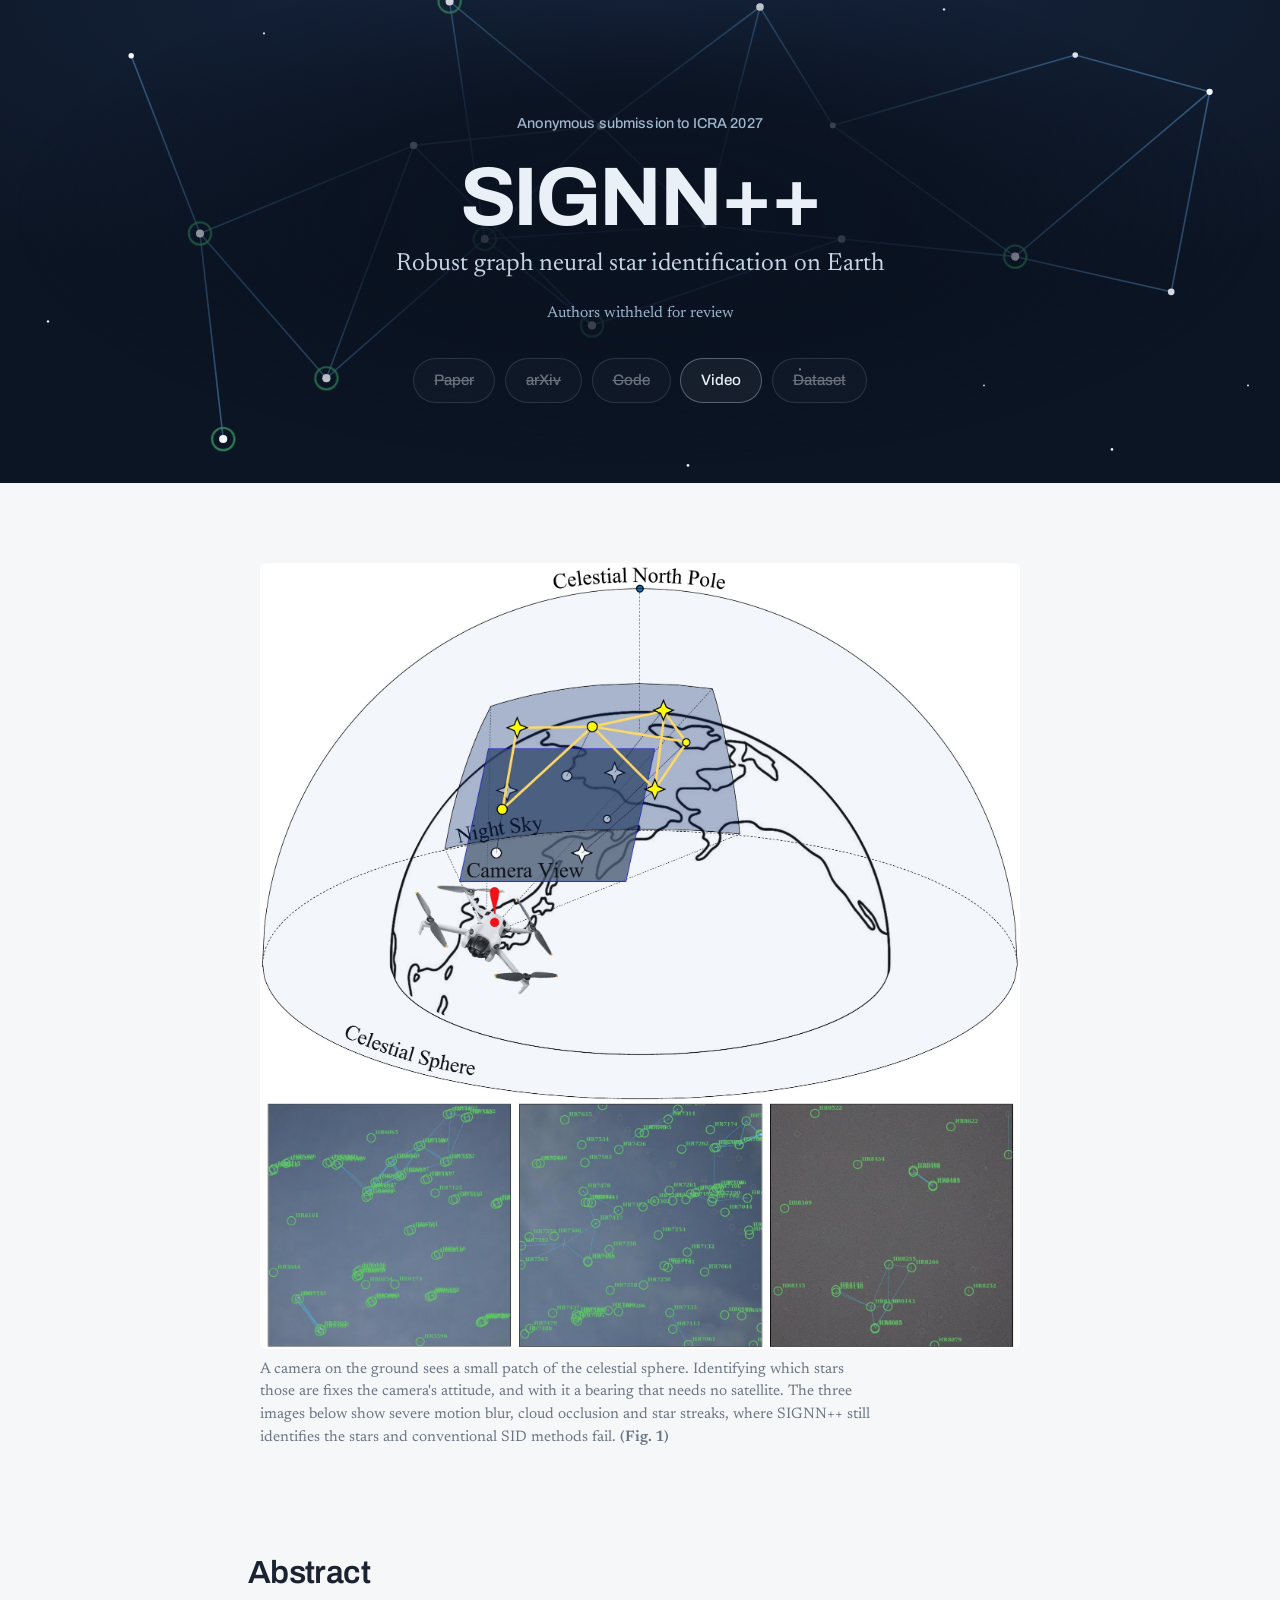
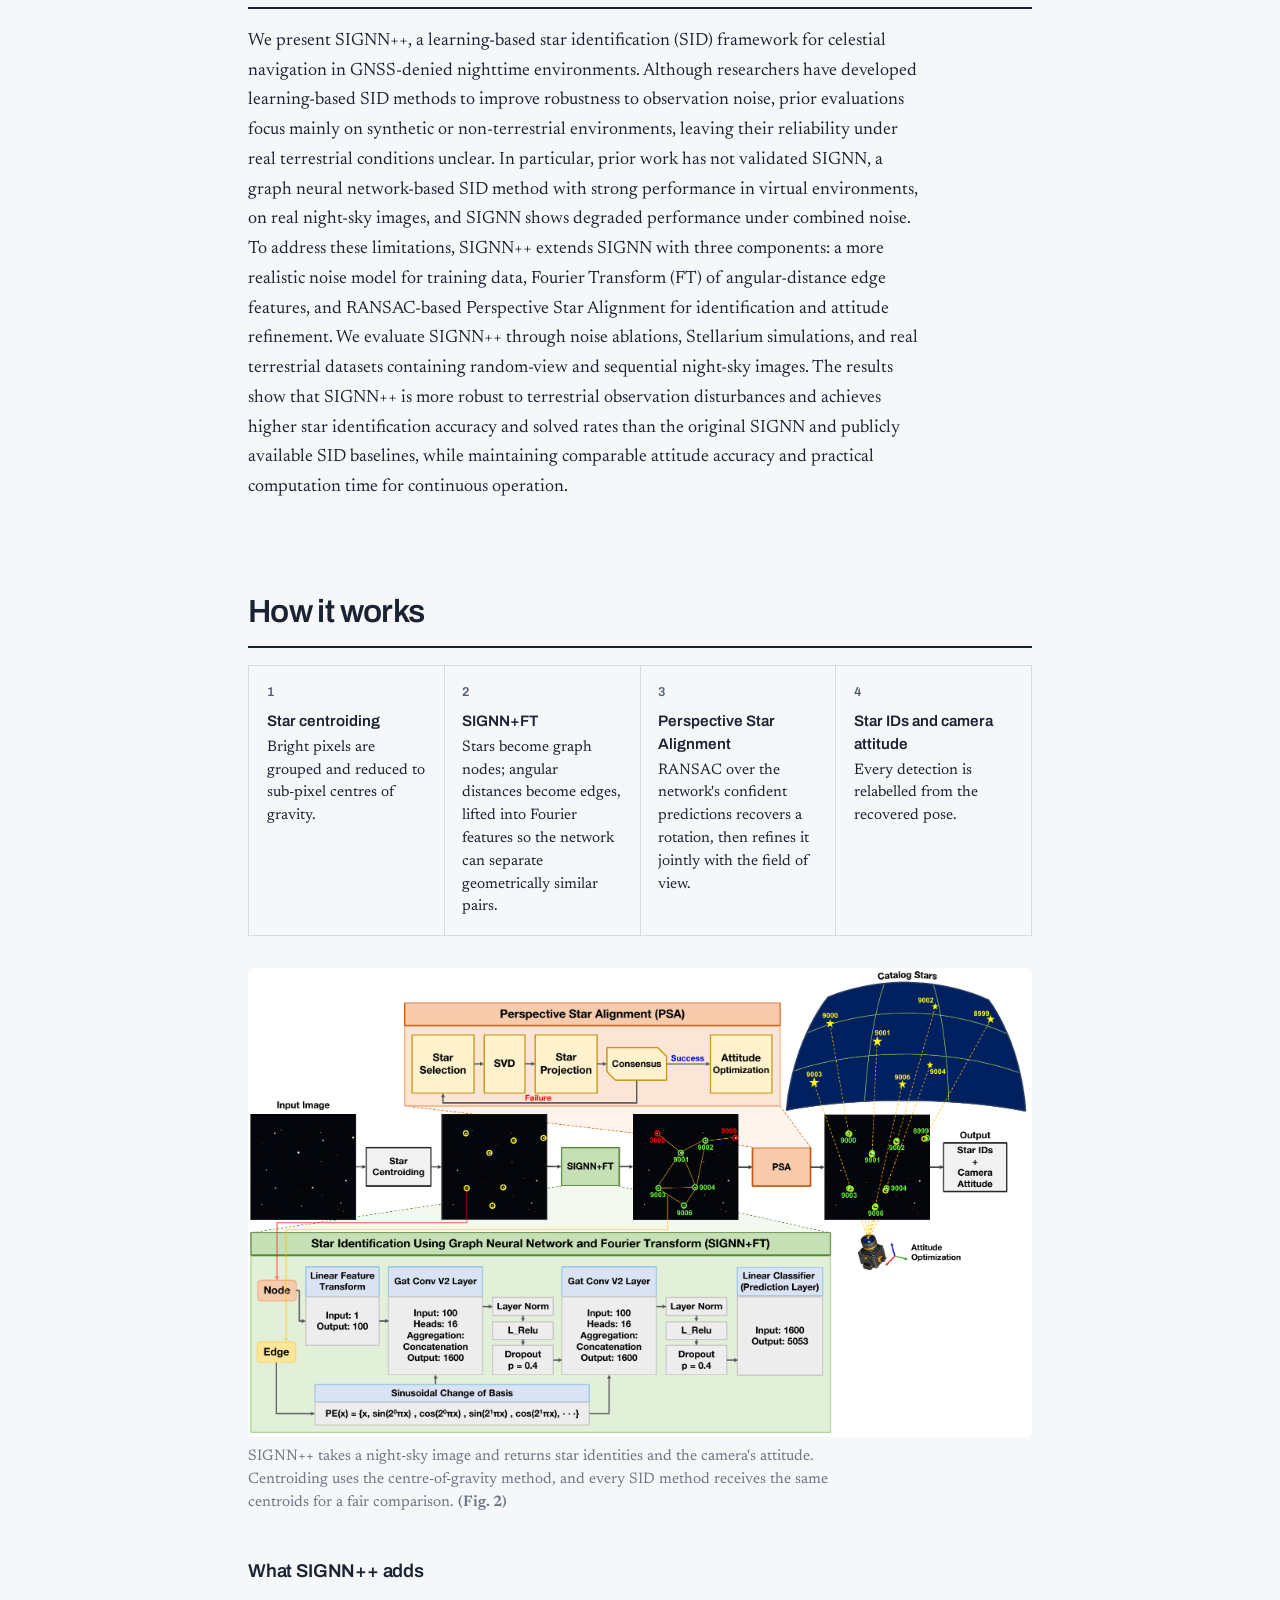
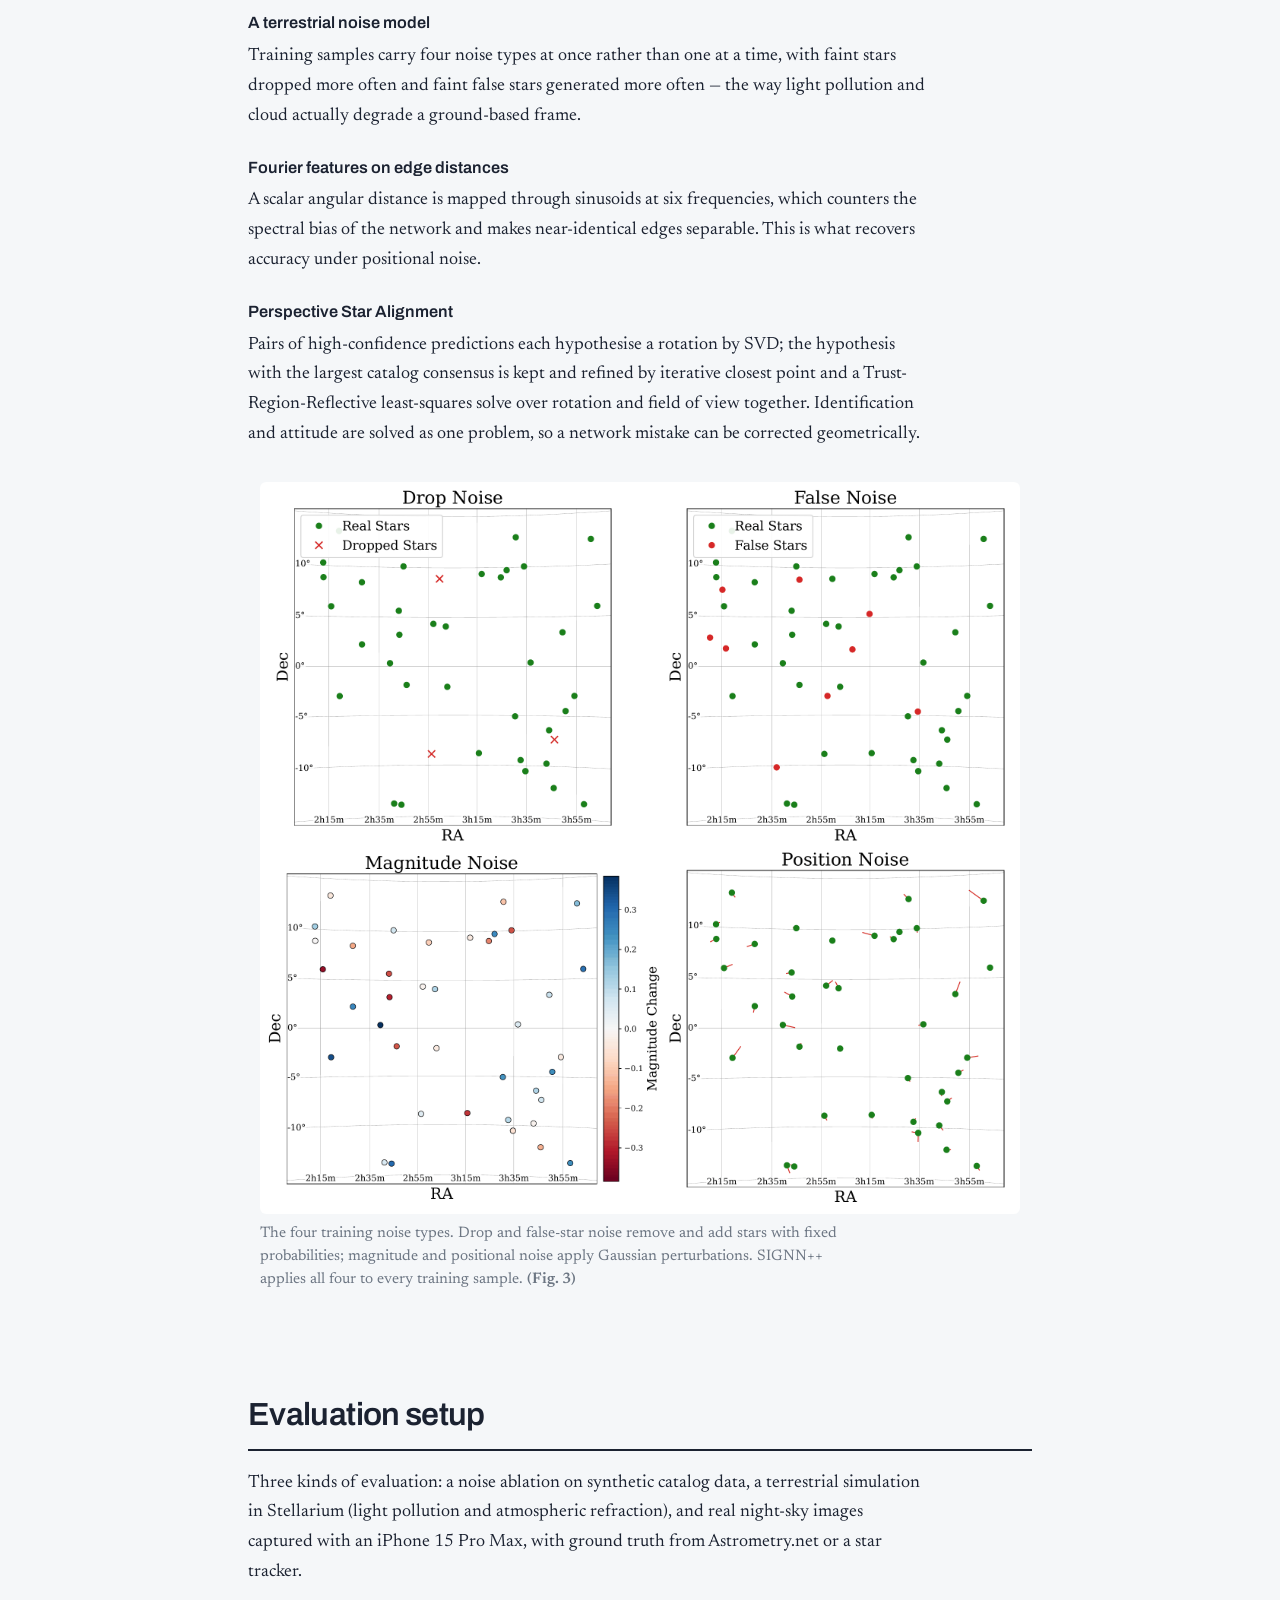
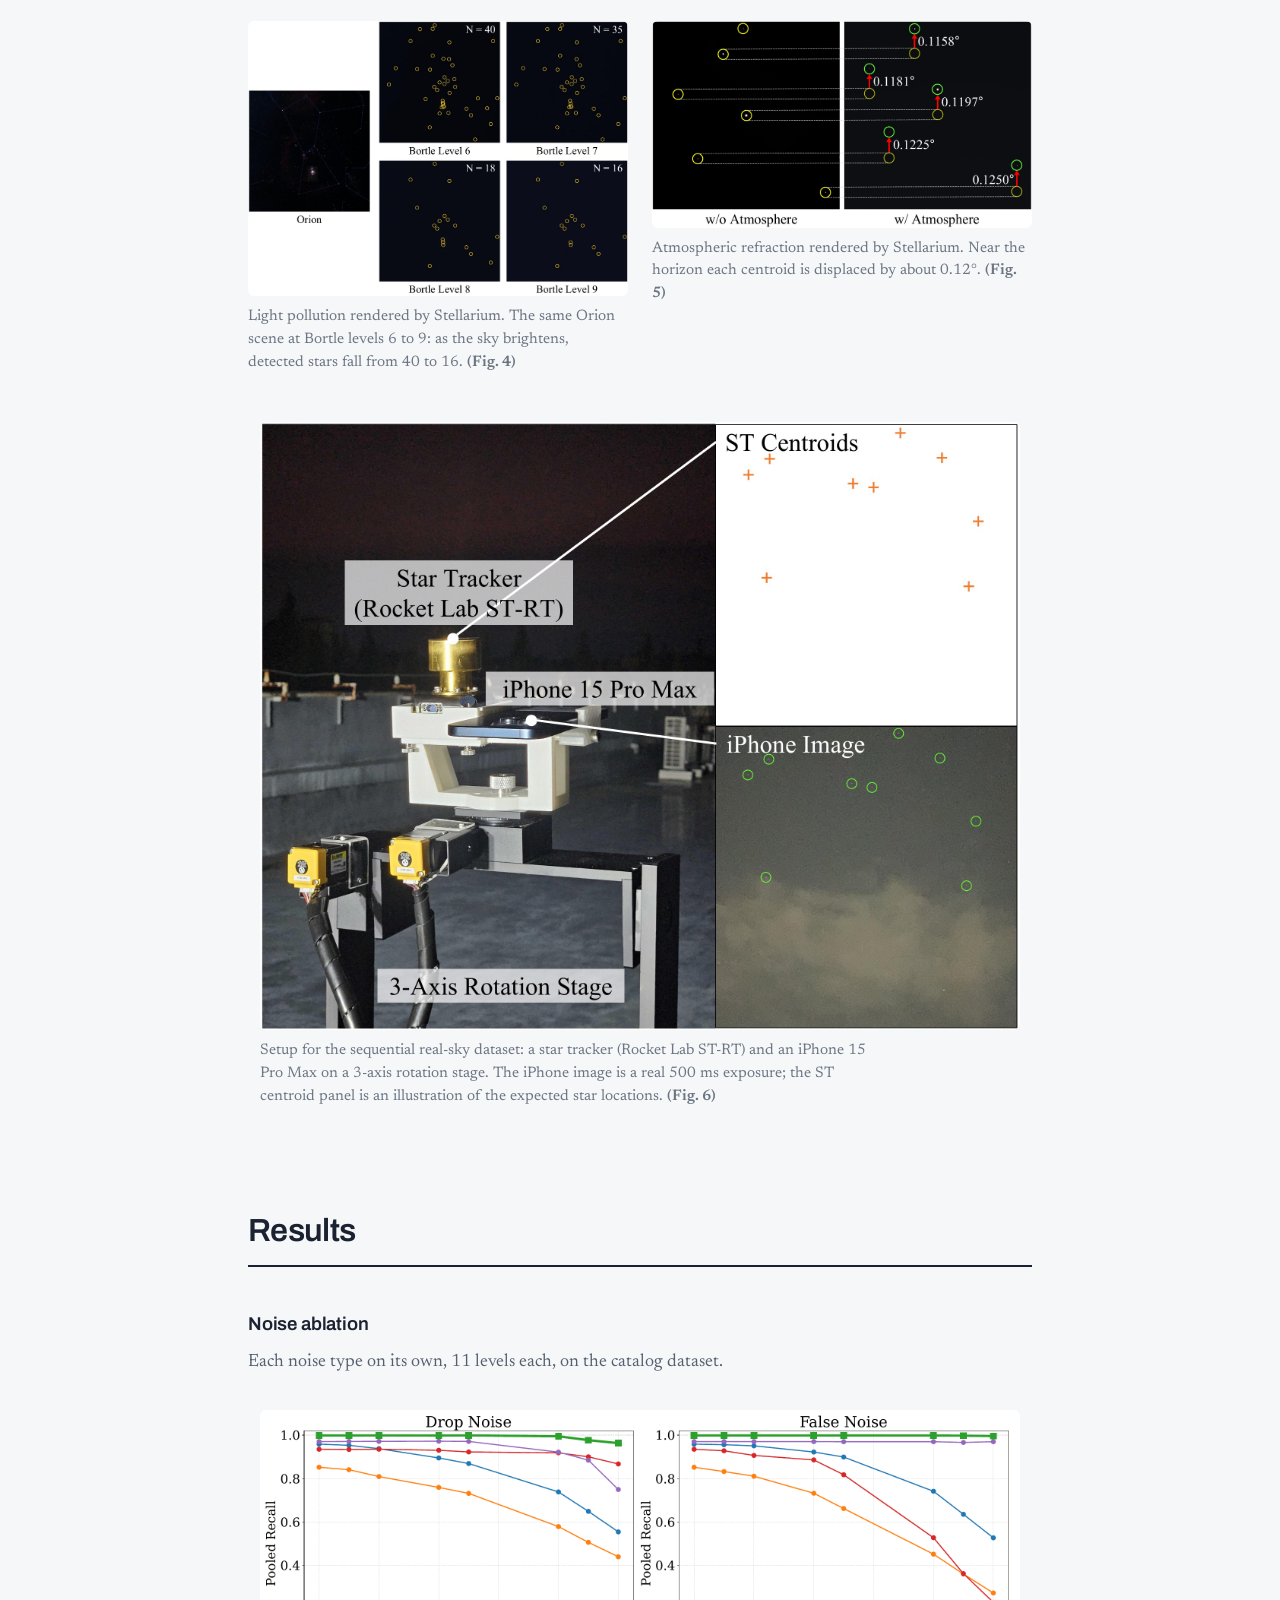
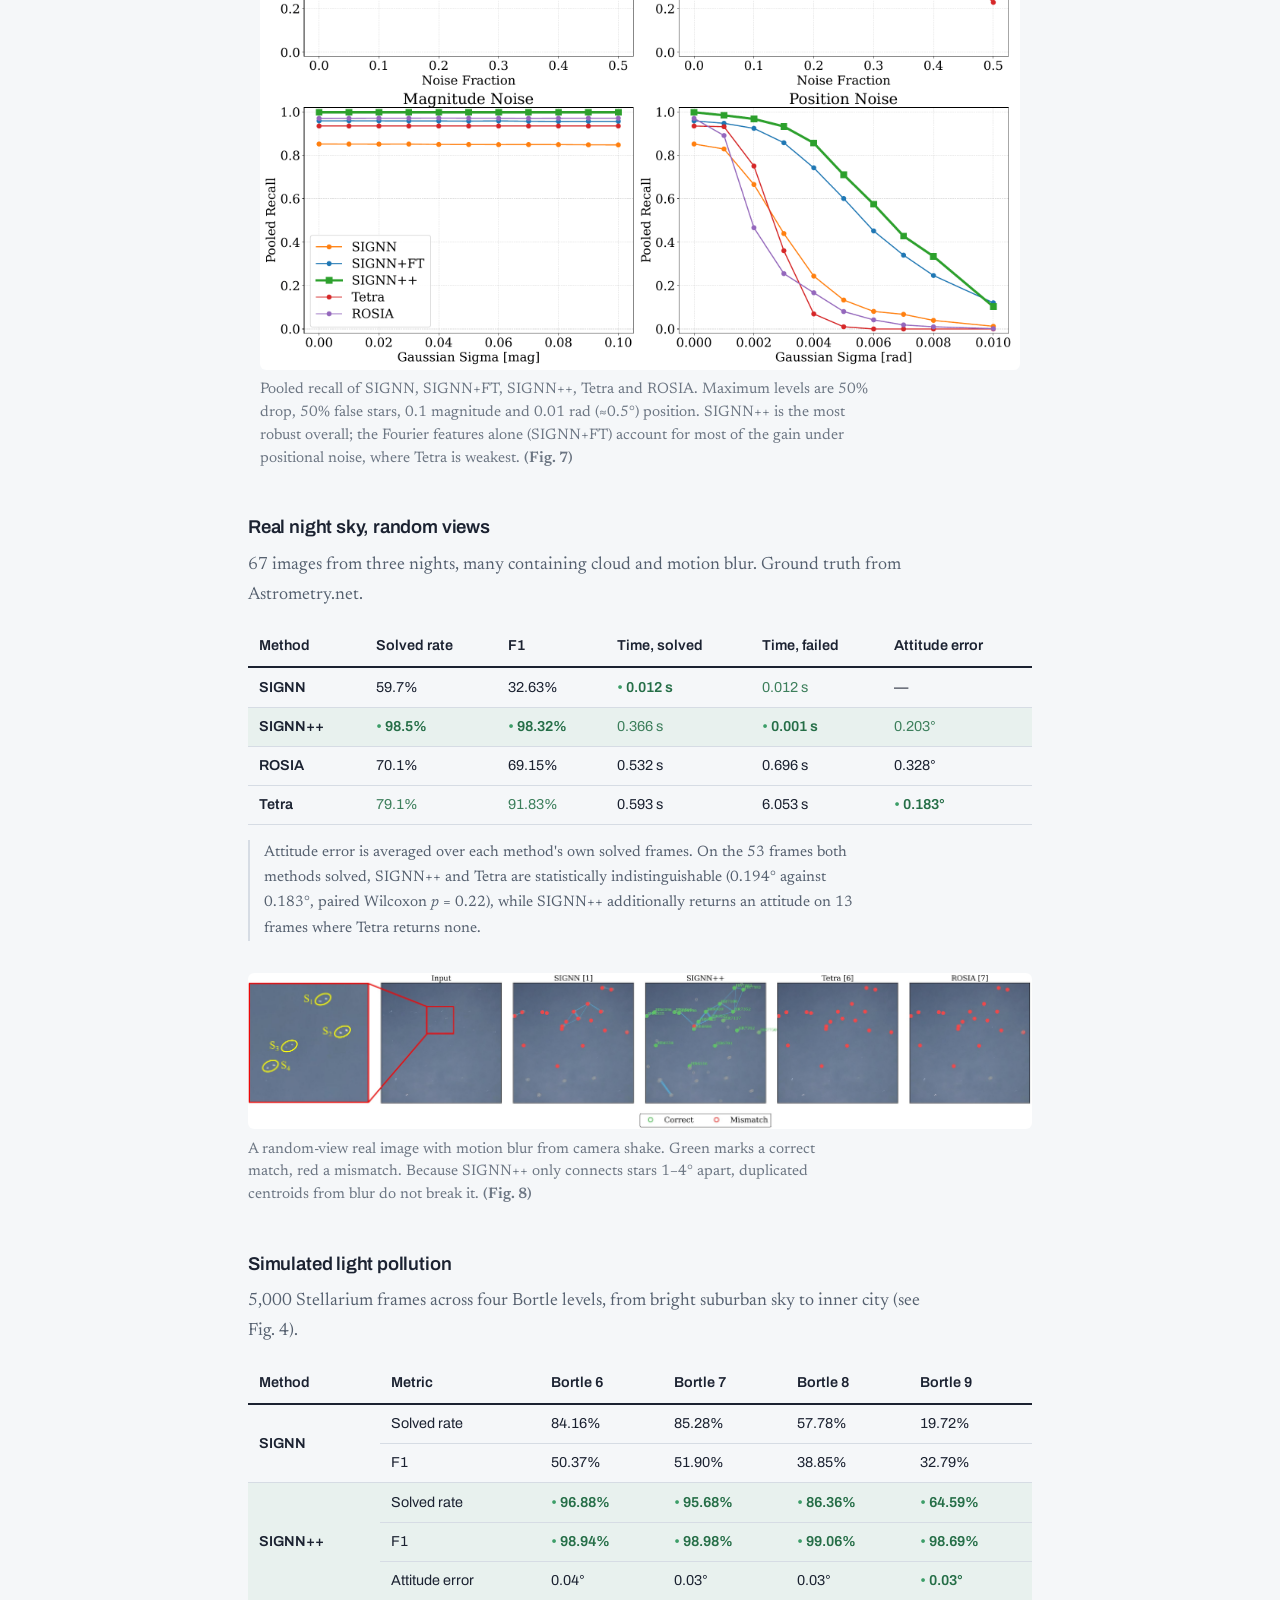
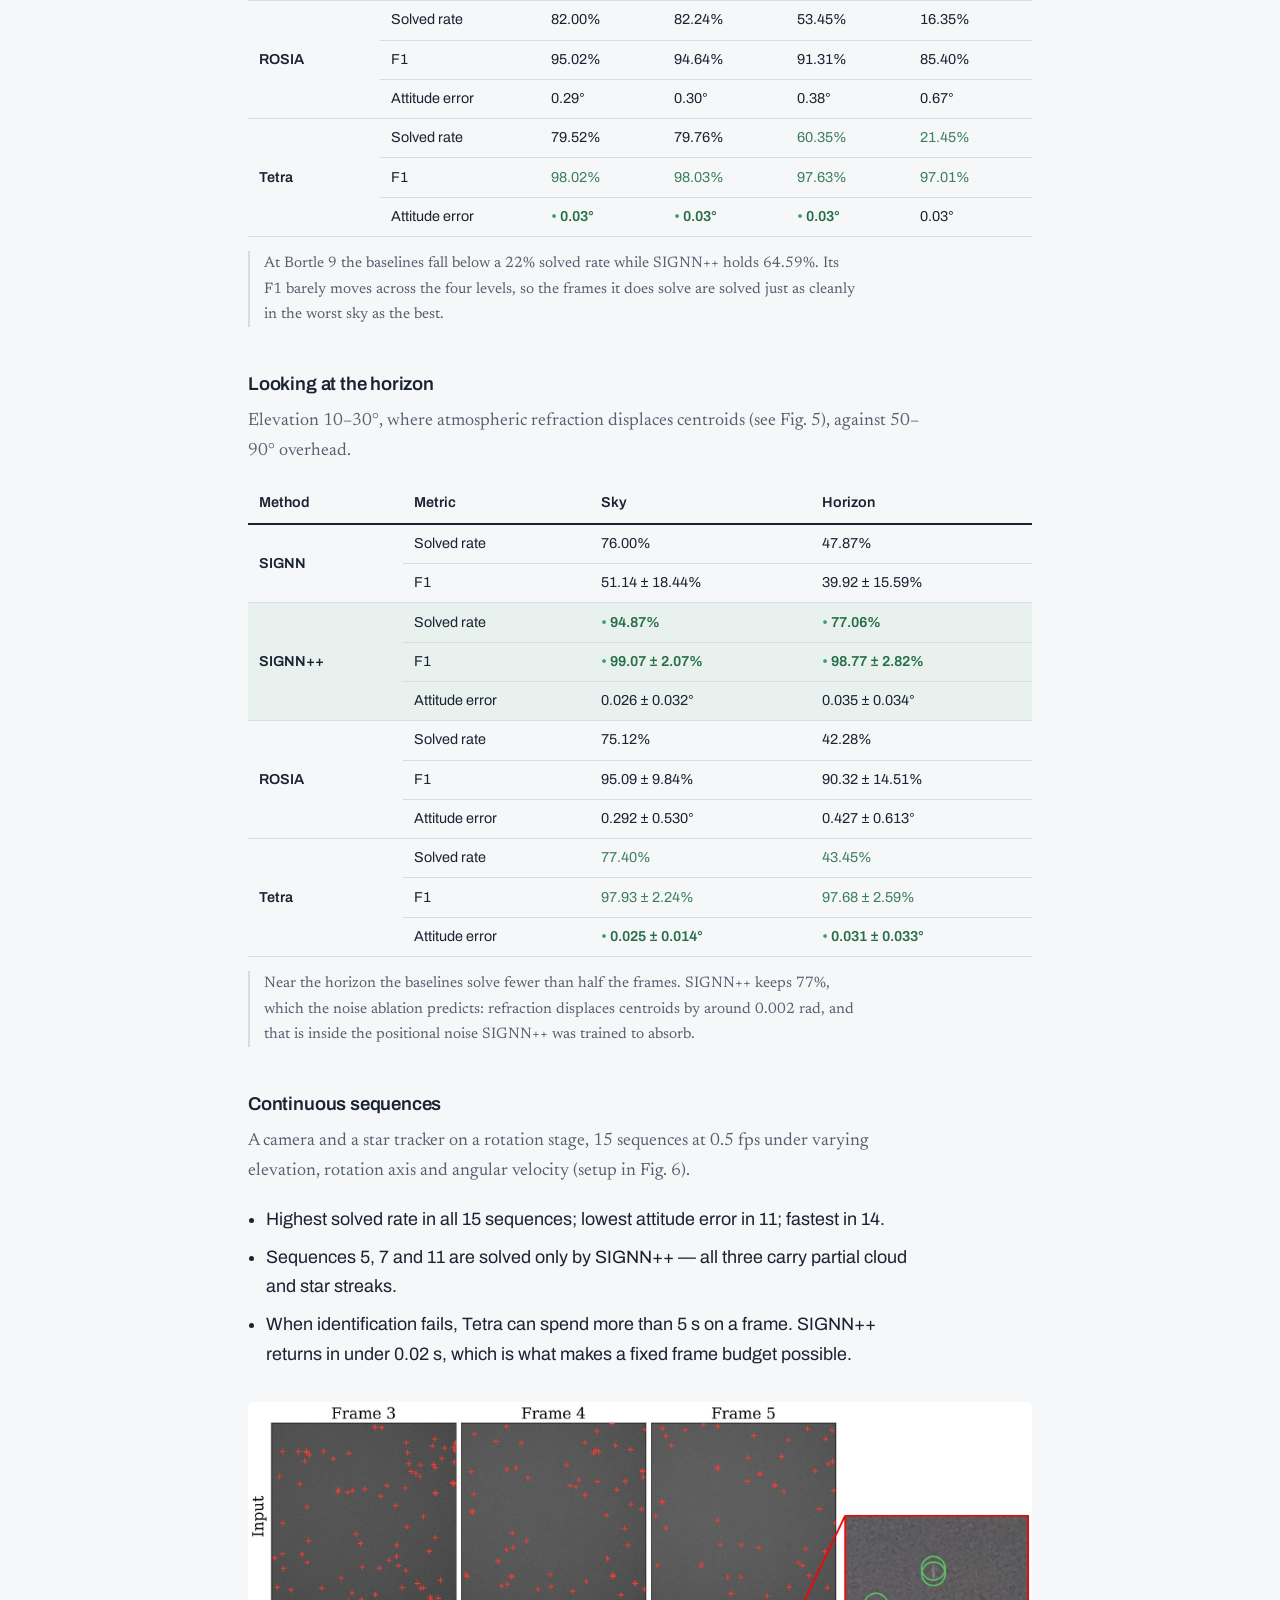
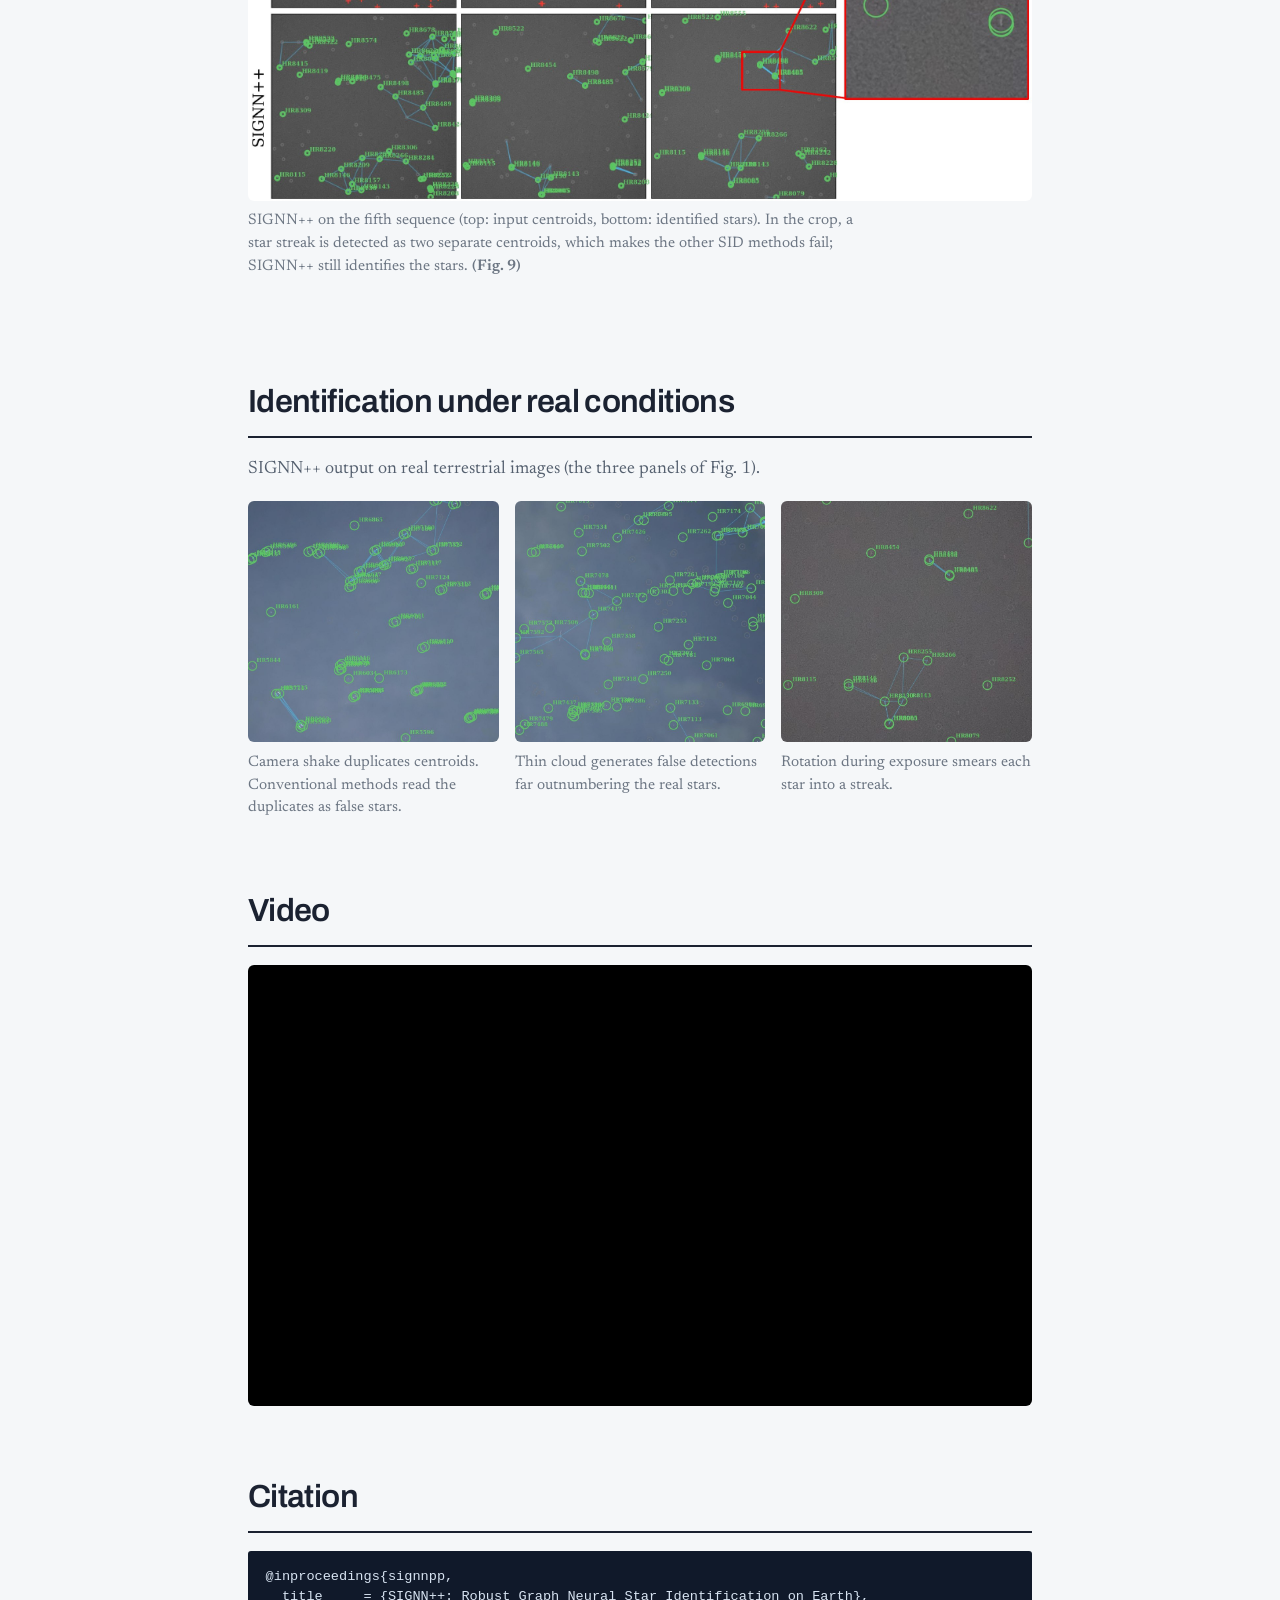
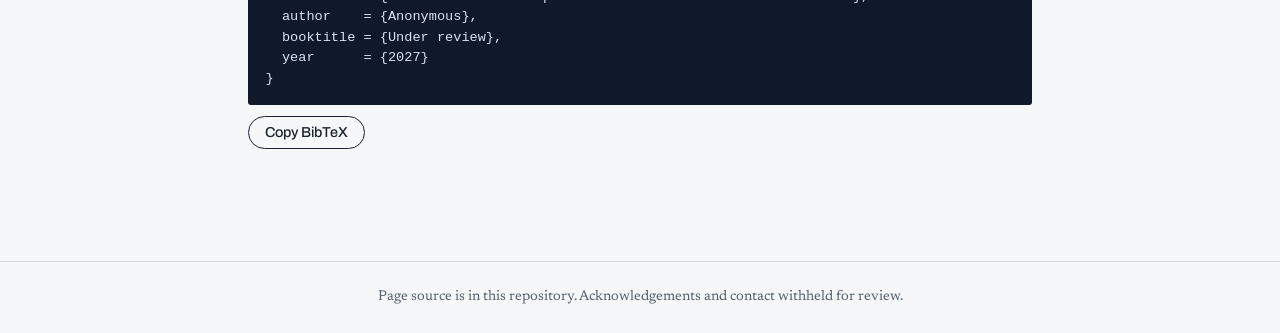
==== commit ca1aa358: "Update index.html" ====
--- a/index.html
+++ b/index.html
@@ -426,10 +426,9 @@
        <iframe src="https://www.youtube-nocookie.com/embed/VIDEO_ID" title="SIGNN++ video"
          allow="accelerometer; encrypted-media; gyroscope; picture-in-picture; fullscreen" allowfullscreen></iframe> -->
   <div class="video-wrap">
-    <video controls playsinline preload="metadata">
-      <source src="static/signnpp.mp4" type="mp4">
-      Your browser cannot play this video. <a href="static/signnpp.mp4">Download it</a>.
-    </video>
+    <iframe src="https://drive.google.com/drive/u/5/home/signnpp.mp4/preview"
+            allow="autoplay; fullscreen" allowfullscreen
+            title="SIGNN++ video"></iframe>
   </div>
 </section>
 
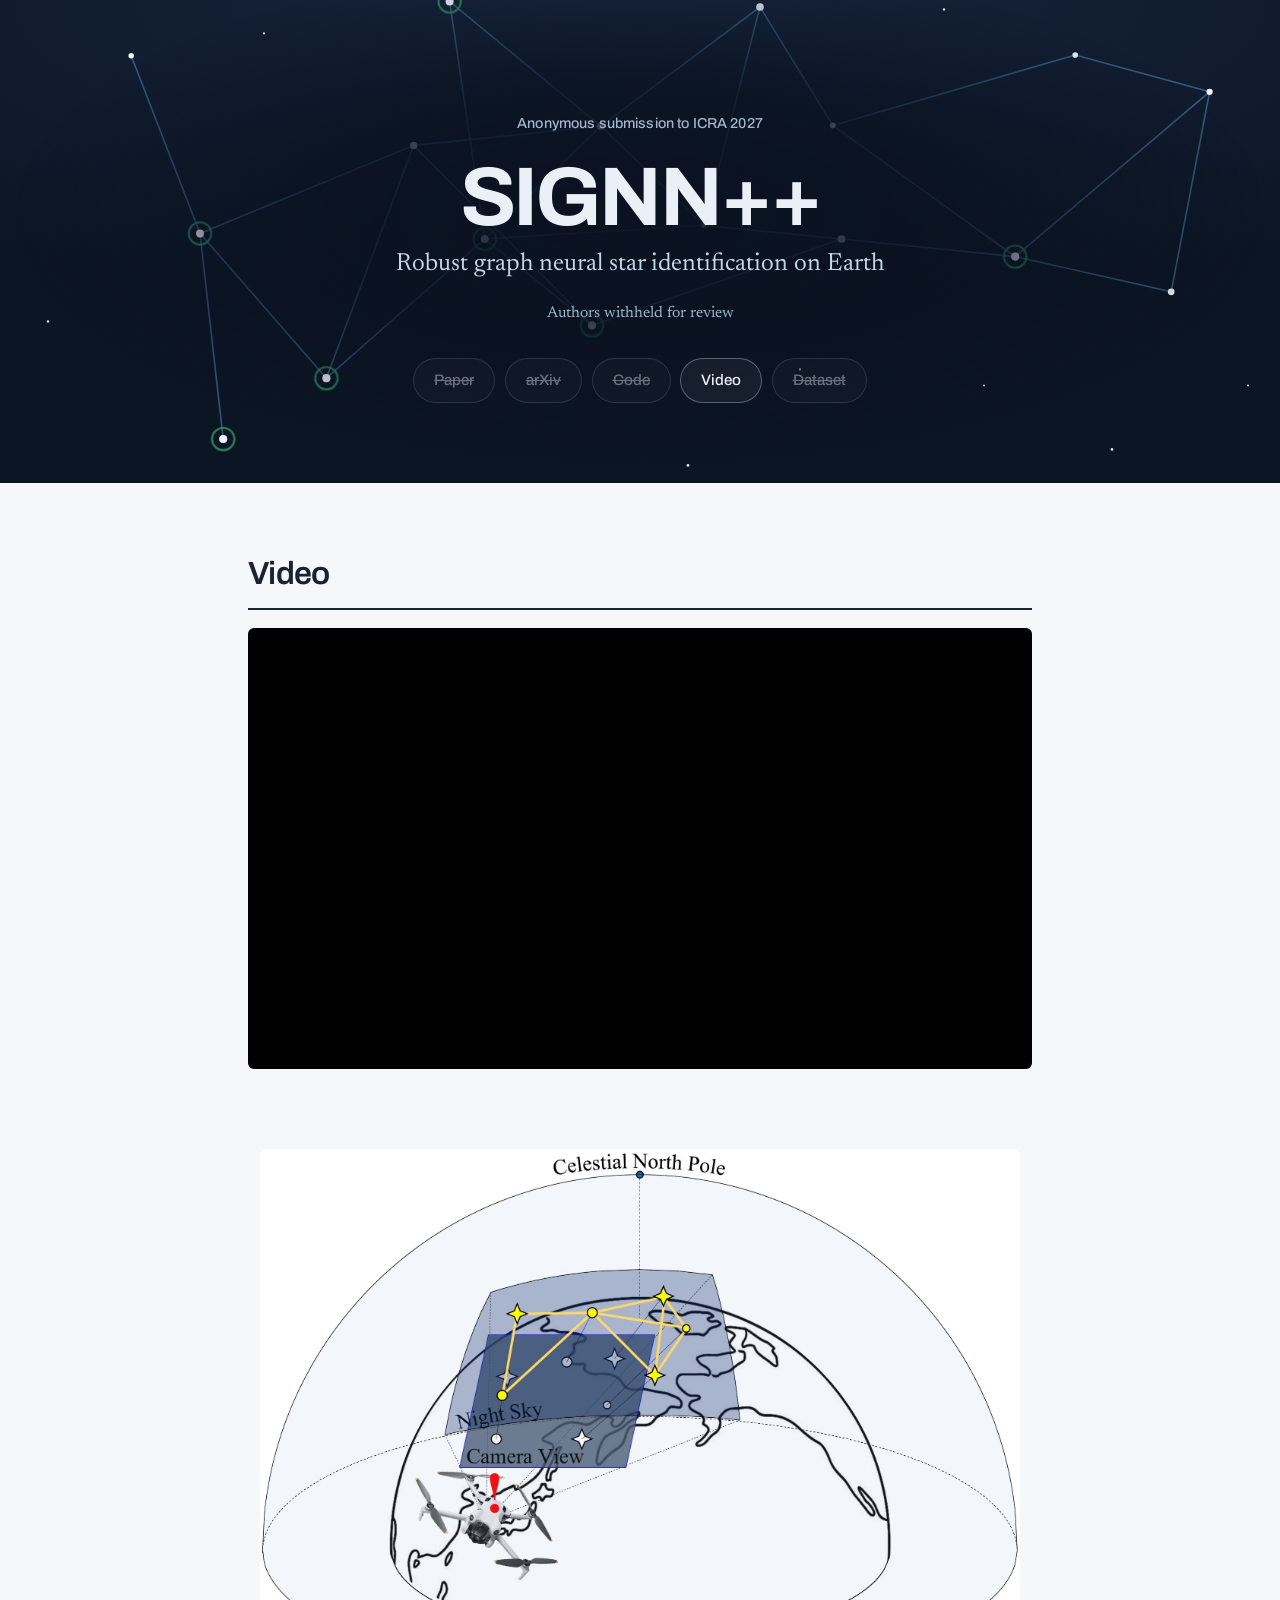
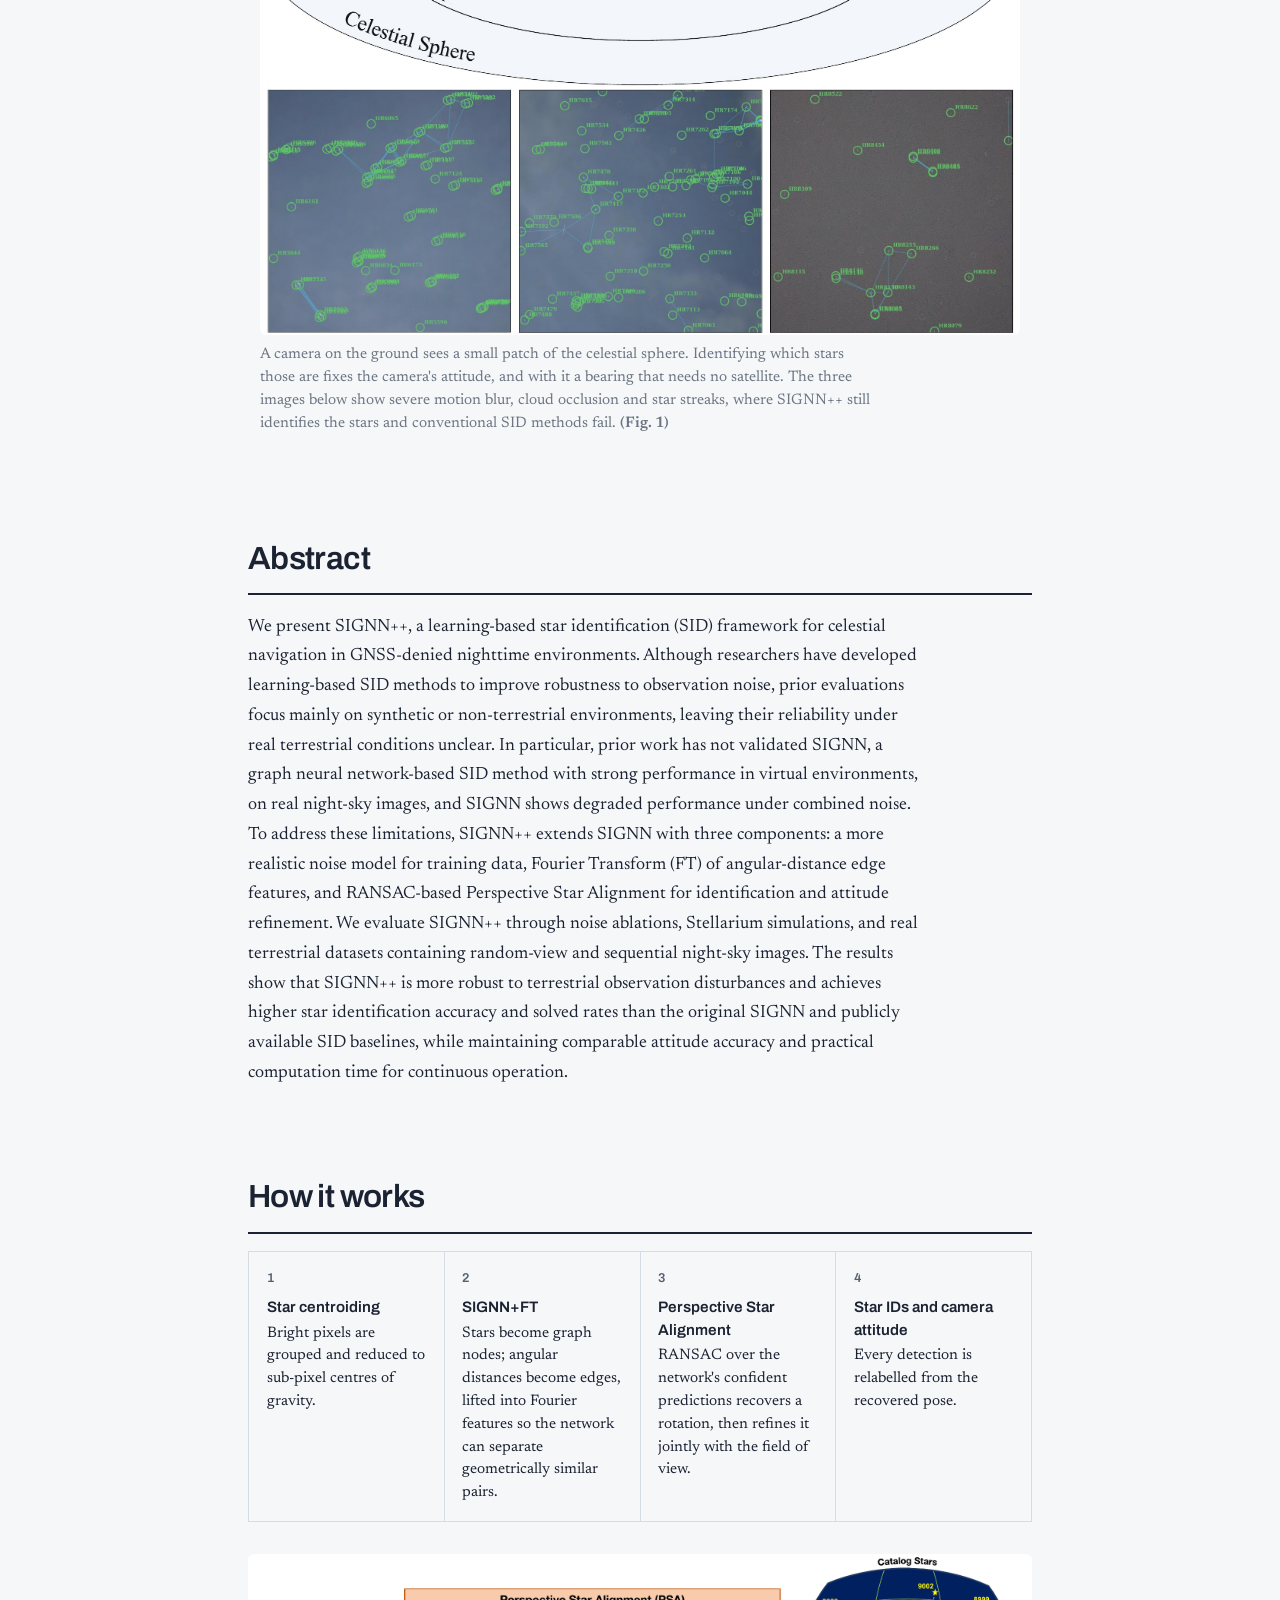
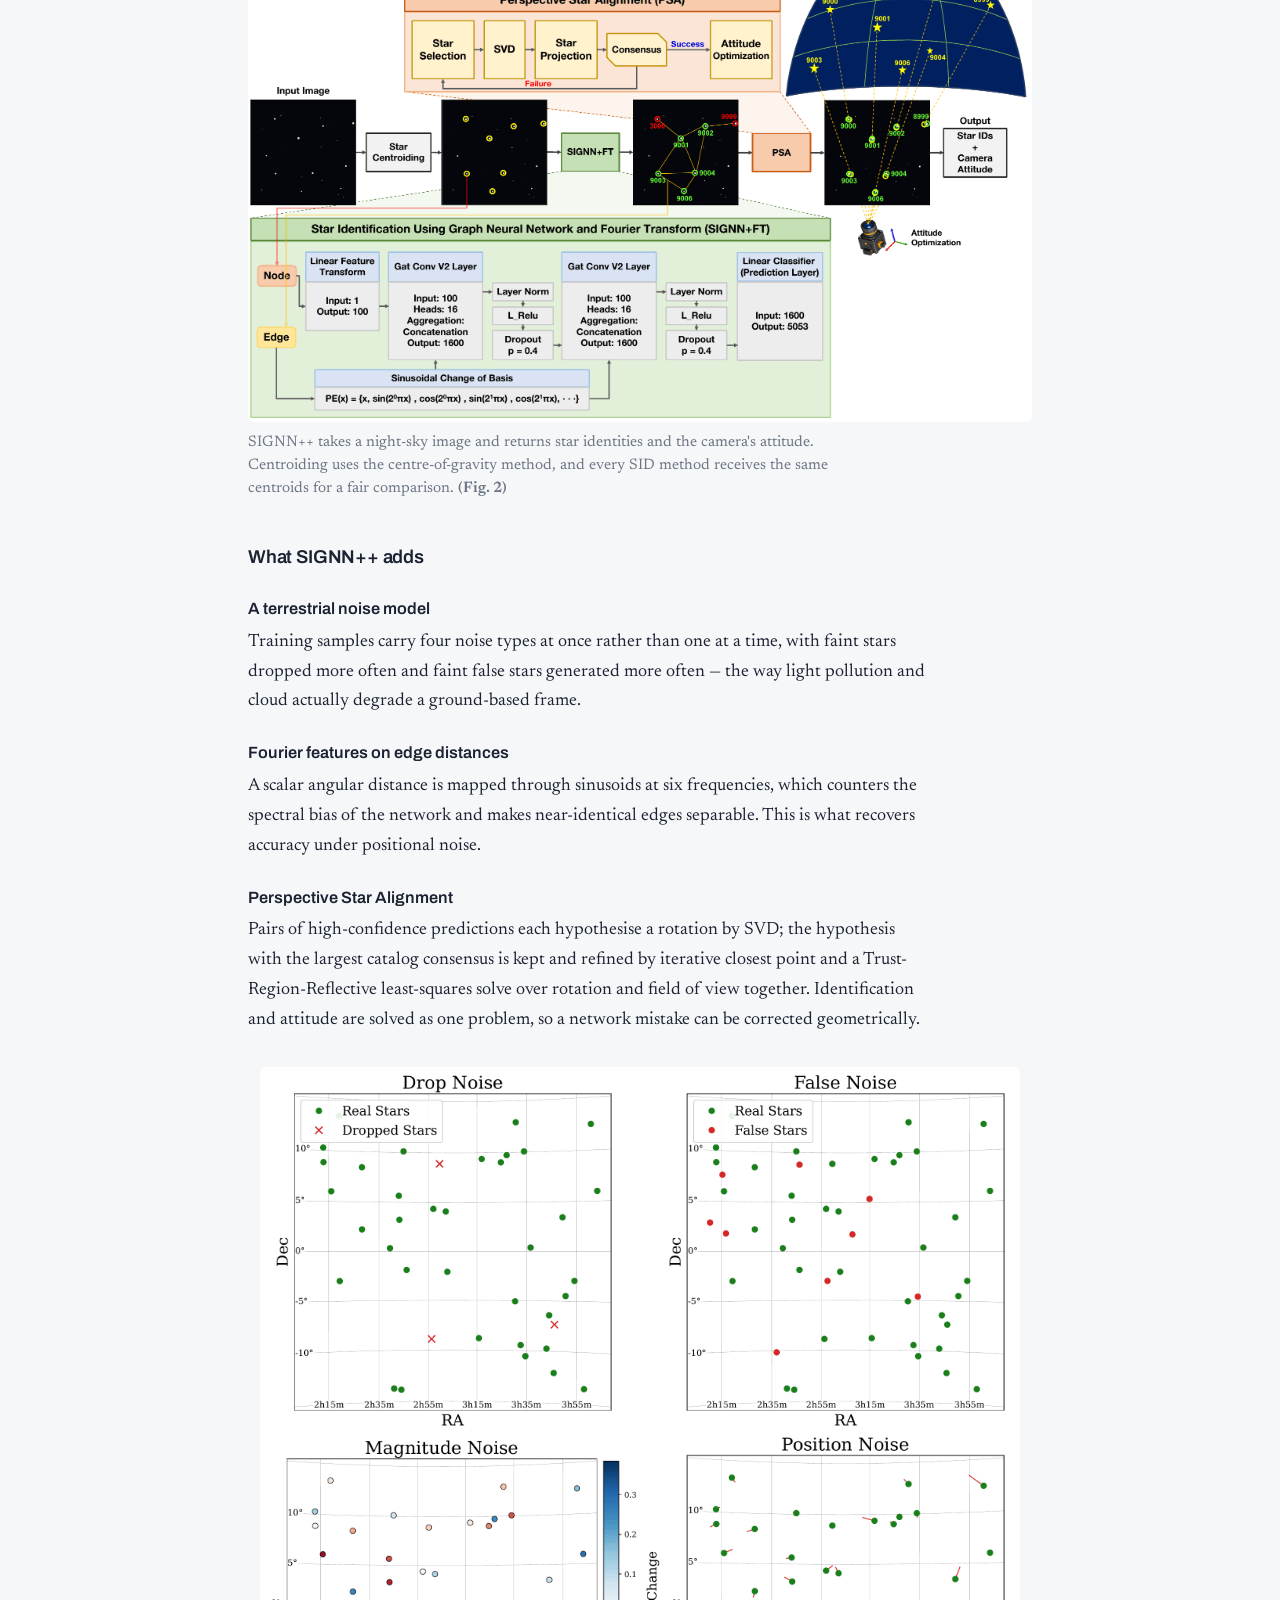
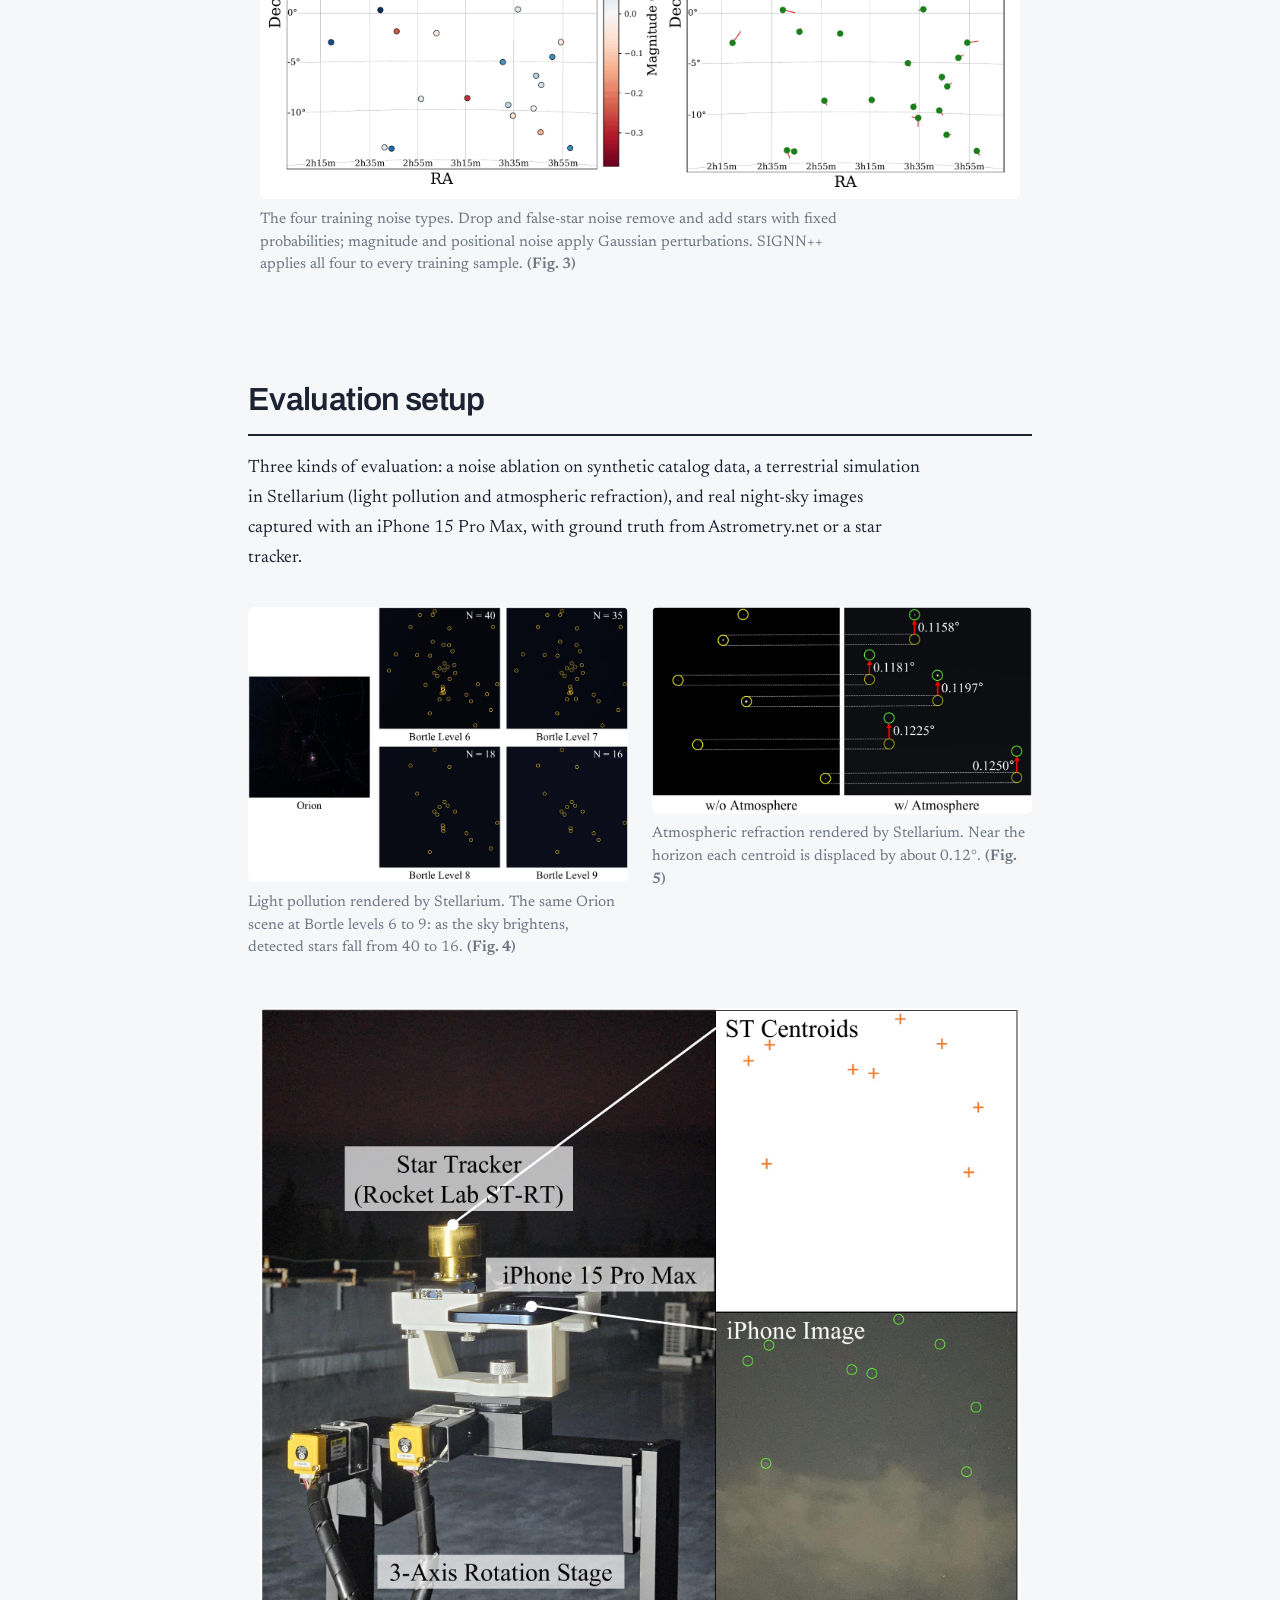
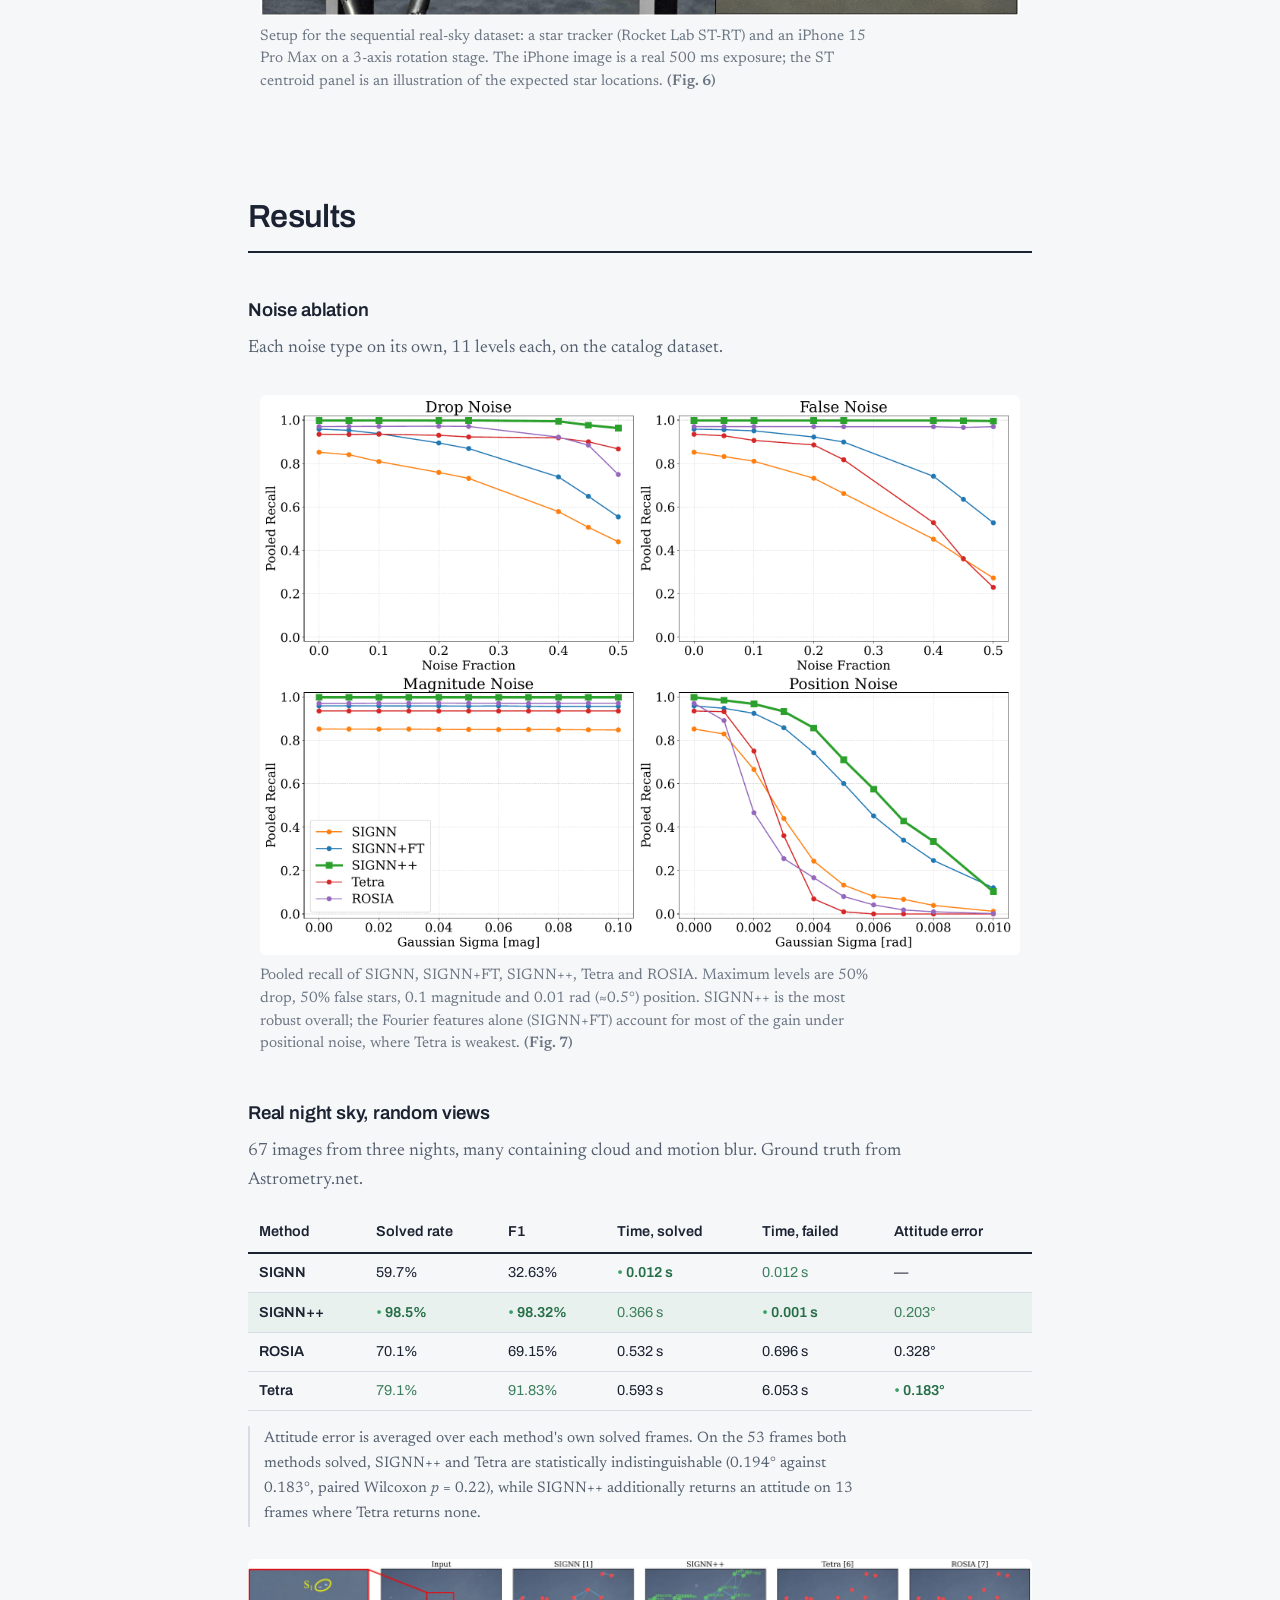
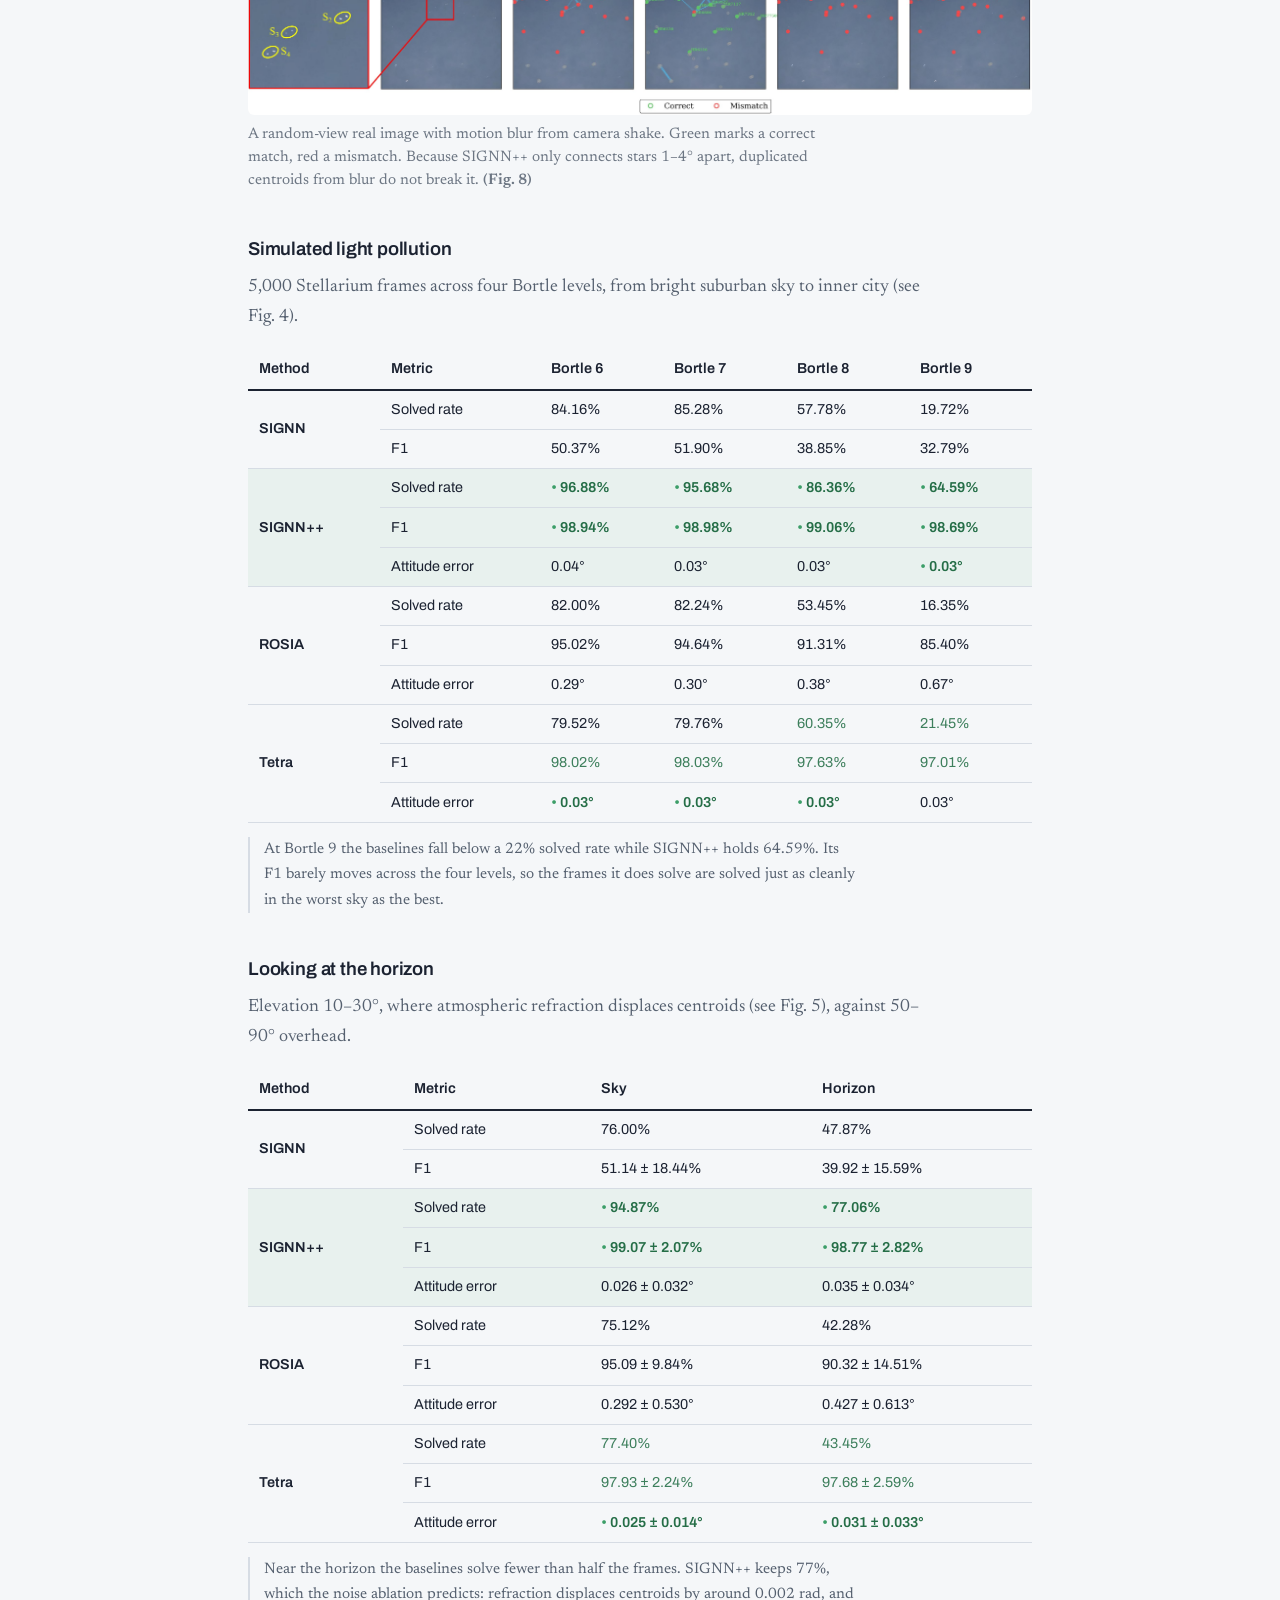
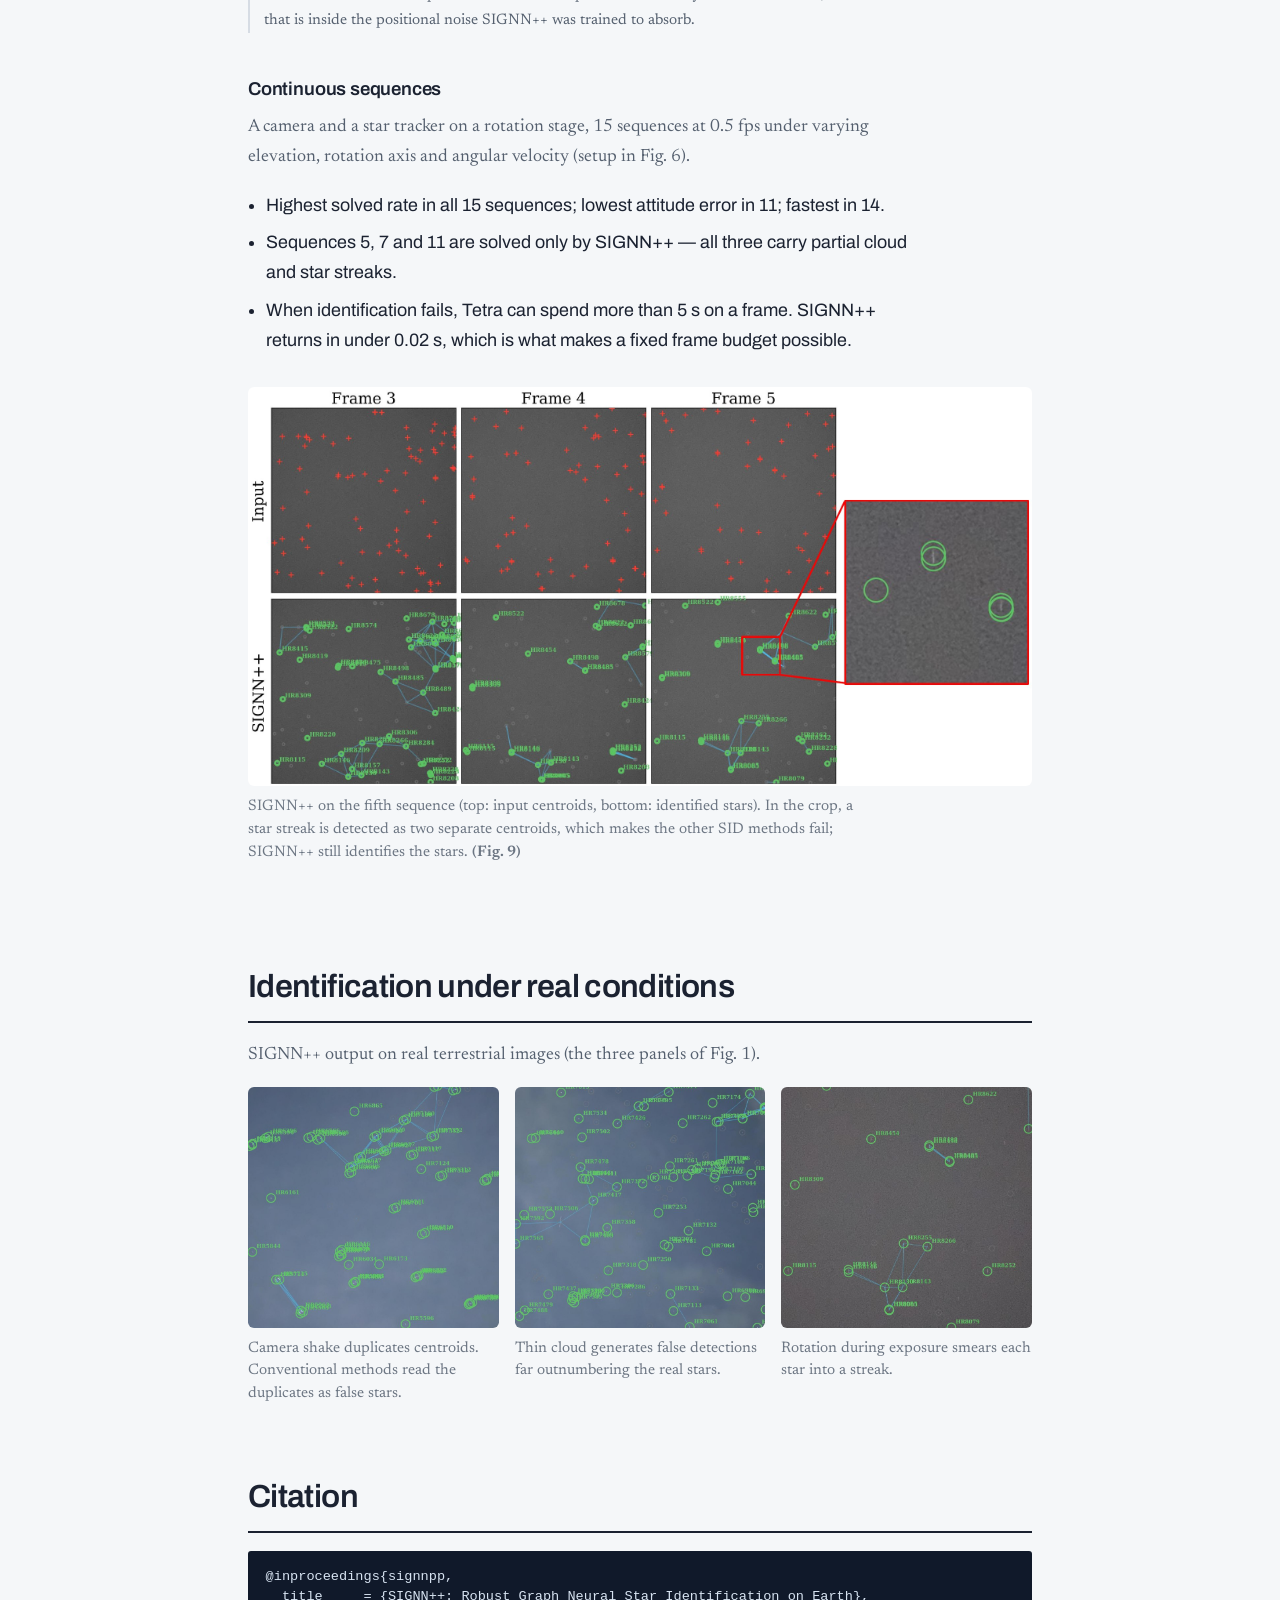
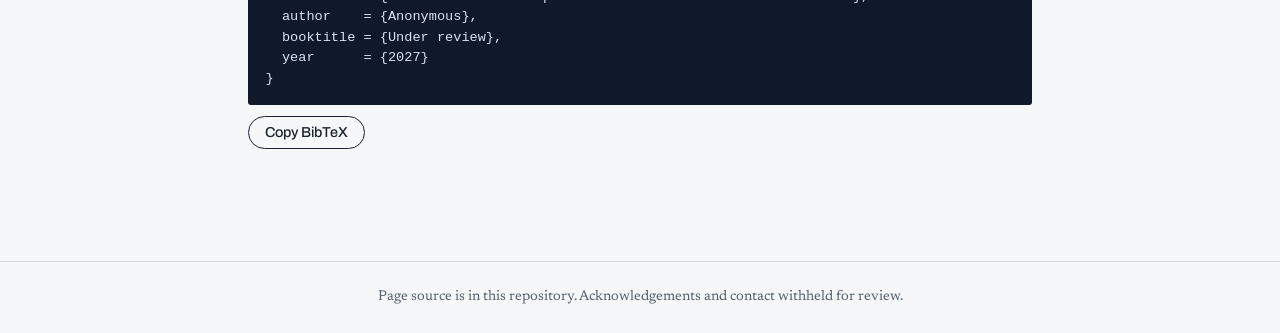
==== commit bb9443b9: "Update index.html" ====
--- a/index.html
+++ b/index.html
@@ -127,6 +127,22 @@
 
 <main>
 
+<section class="band" id="video">
+  <h2>Video</h2>
+  <!-- Option A (recommended while anonymous): put the MP4 in this repository at
+       static/videos/signnpp.mp4. Keep it under ~50 MB (GitHub rejects files
+       over 100 MB). H.264 + AAC plays in every browser.
+       Option B: an unlisted YouTube video from an account with no personal
+       name. Replace the <video> block with:
+       <iframe src="https://www.youtube-nocookie.com/embed/VIDEO_ID" title="SIGNN++ video"
+         allow="accelerometer; encrypted-media; gyroscope; picture-in-picture; fullscreen" allowfullscreen></iframe> -->
+  <div class="video-wrap">
+    <iframe src="https://drive.google.com/file/d/1bWmVrzVZ6aOVbSpOkzJwjOZQKCpDDy--/preview"
+            allow="autoplay; fullscreen" allowfullscreen
+            title="SIGNN++ video"></iframe>
+  </div>
+</section>
+     
 <section class="band teaser-band">
   <figure class="figure narrow">
     <a href="static/images/fig1_teaser.jpg" target="_blank" rel="noopener"><img src="static/images/fig1_teaser.jpg" width="2000" height="2069" decoding="async" fetchpriority="high"
@@ -416,22 +432,6 @@
   </div>
 </section>
 
-<section class="band" id="video">
-  <h2>Video</h2>
-  <!-- Option A (recommended while anonymous): put the MP4 in this repository at
-       static/videos/signnpp.mp4. Keep it under ~50 MB (GitHub rejects files
-       over 100 MB). H.264 + AAC plays in every browser.
-       Option B: an unlisted YouTube video from an account with no personal
-       name. Replace the <video> block with:
-       <iframe src="https://www.youtube-nocookie.com/embed/VIDEO_ID" title="SIGNN++ video"
-         allow="accelerometer; encrypted-media; gyroscope; picture-in-picture; fullscreen" allowfullscreen></iframe> -->
-  <div class="video-wrap">
-    <iframe src="https://drive.google.com/drive/u/5/home/signnpp.mp4/preview"
-            allow="autoplay; fullscreen" allowfullscreen
-            title="SIGNN++ video"></iframe>
-  </div>
-</section>
-
 <section class="band" id="bibtex">
   <h2>Citation</h2>
   <!-- ANON: replace with the real entry once the paper has a venue. -->
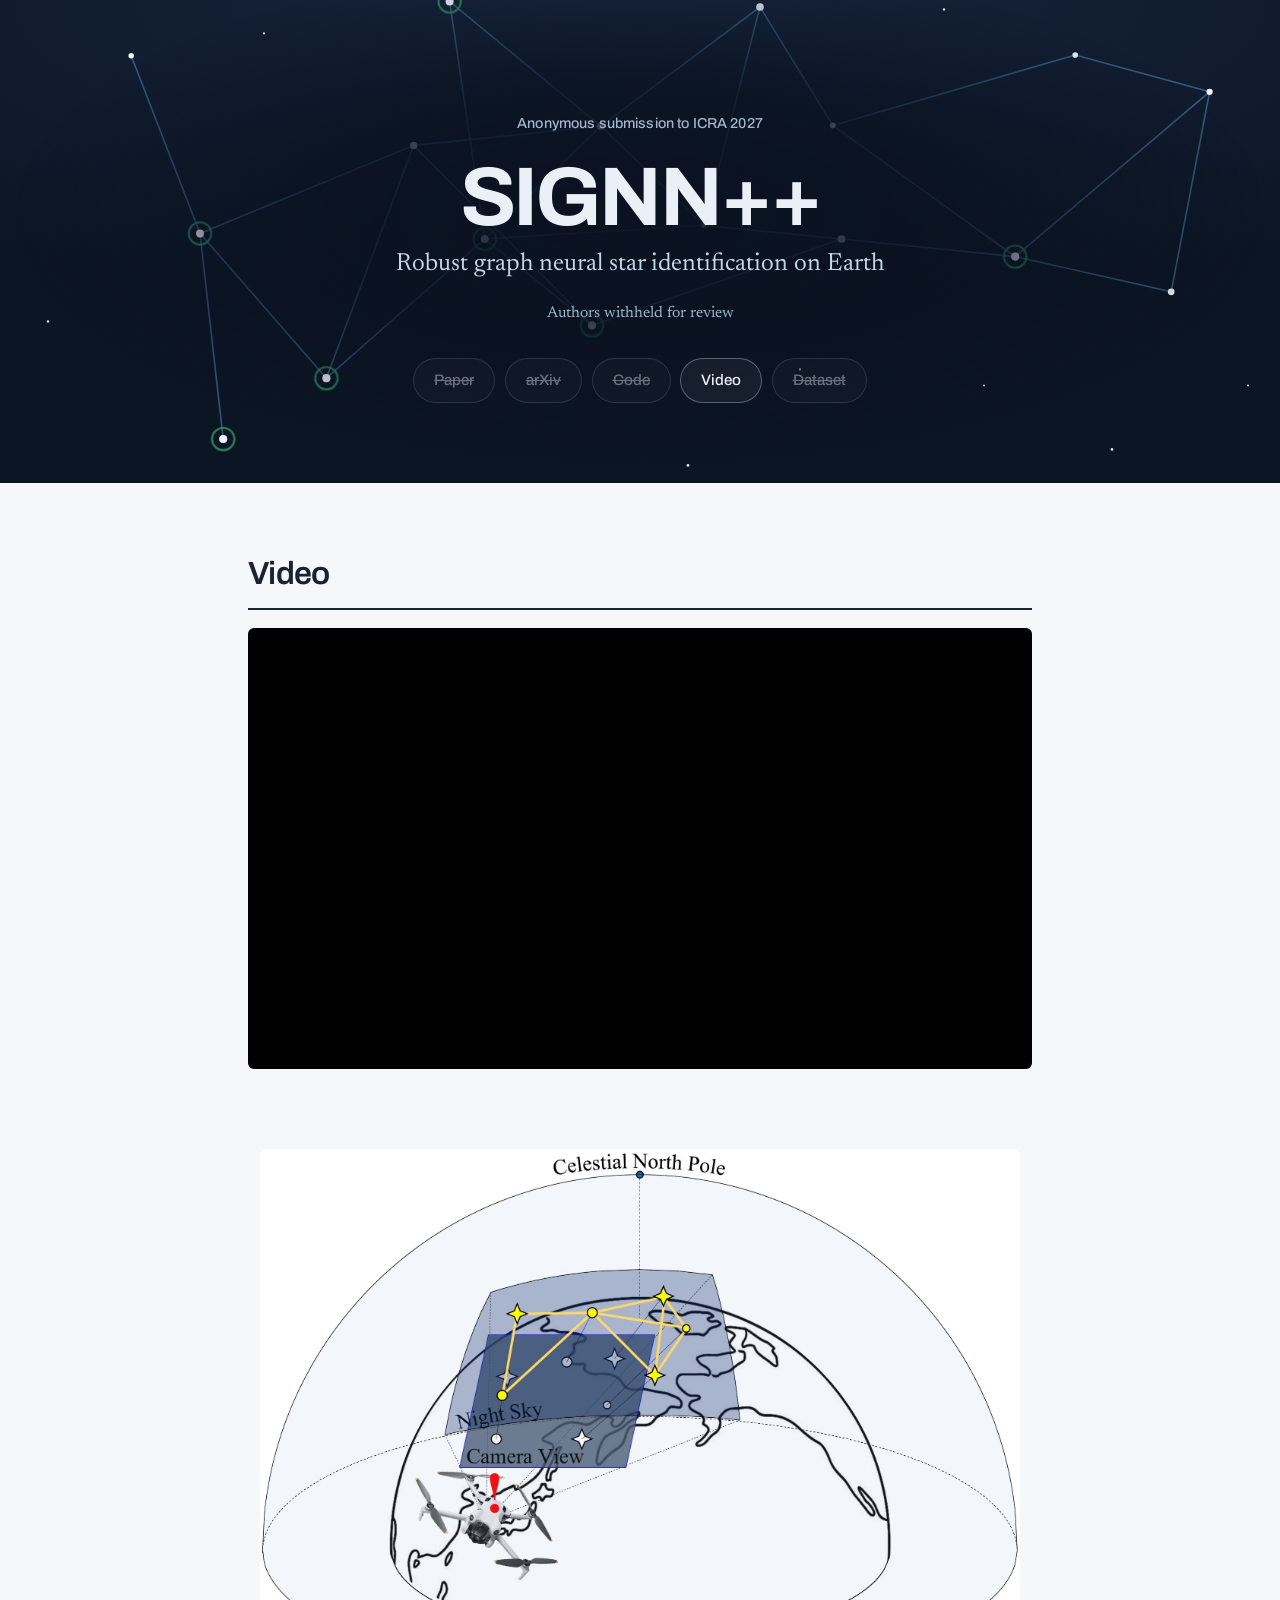
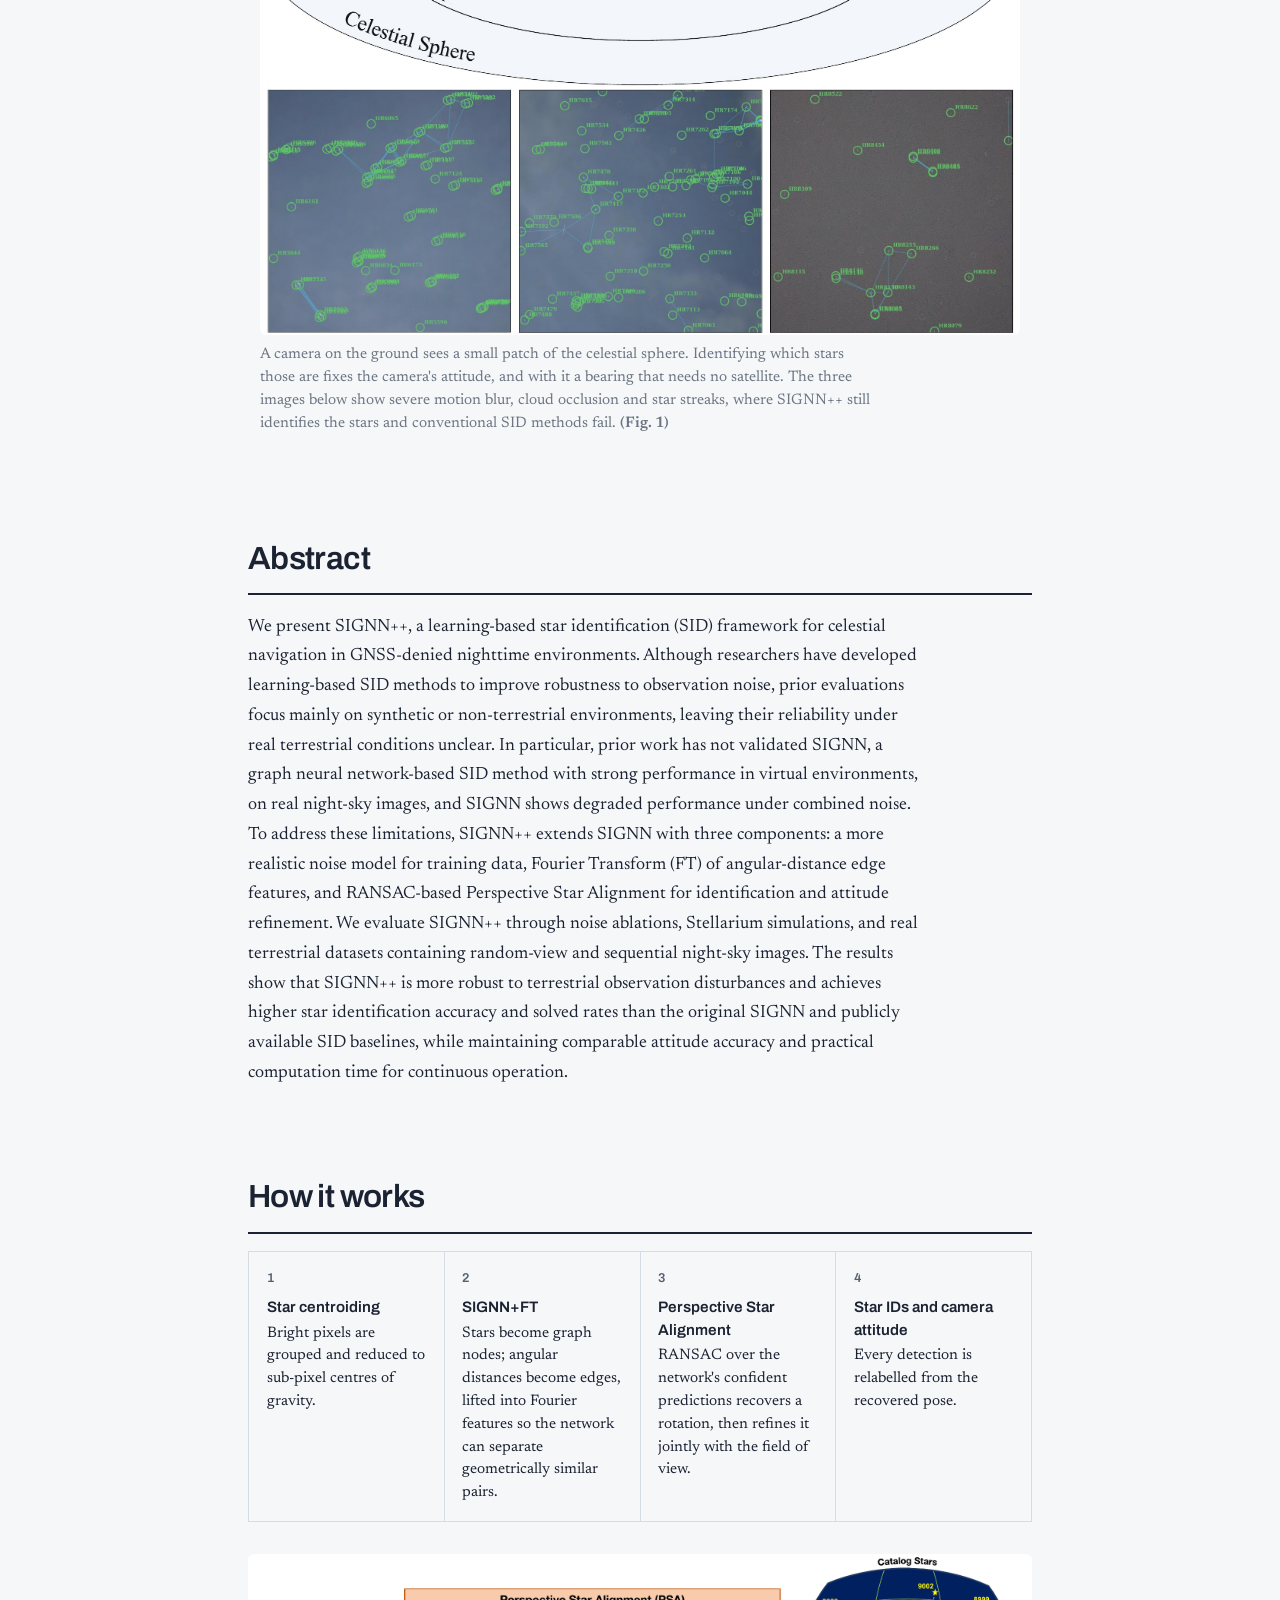
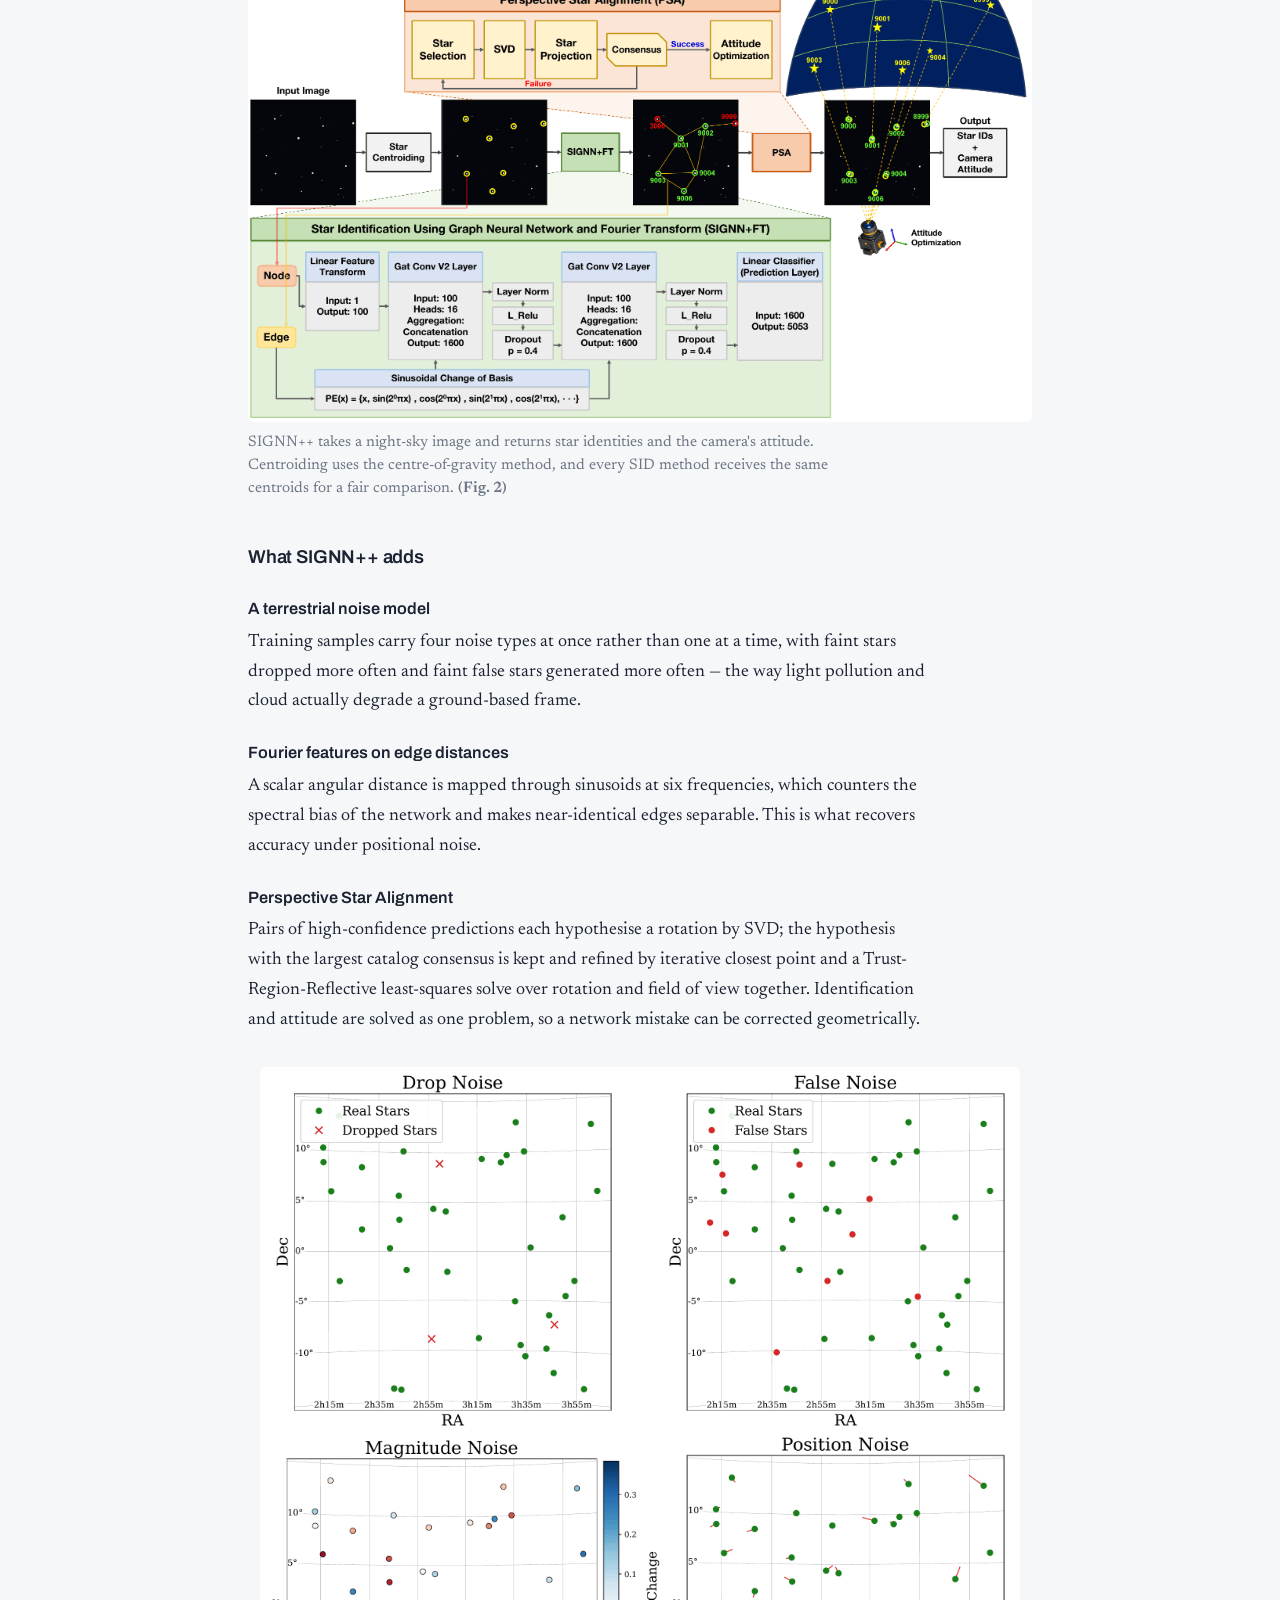
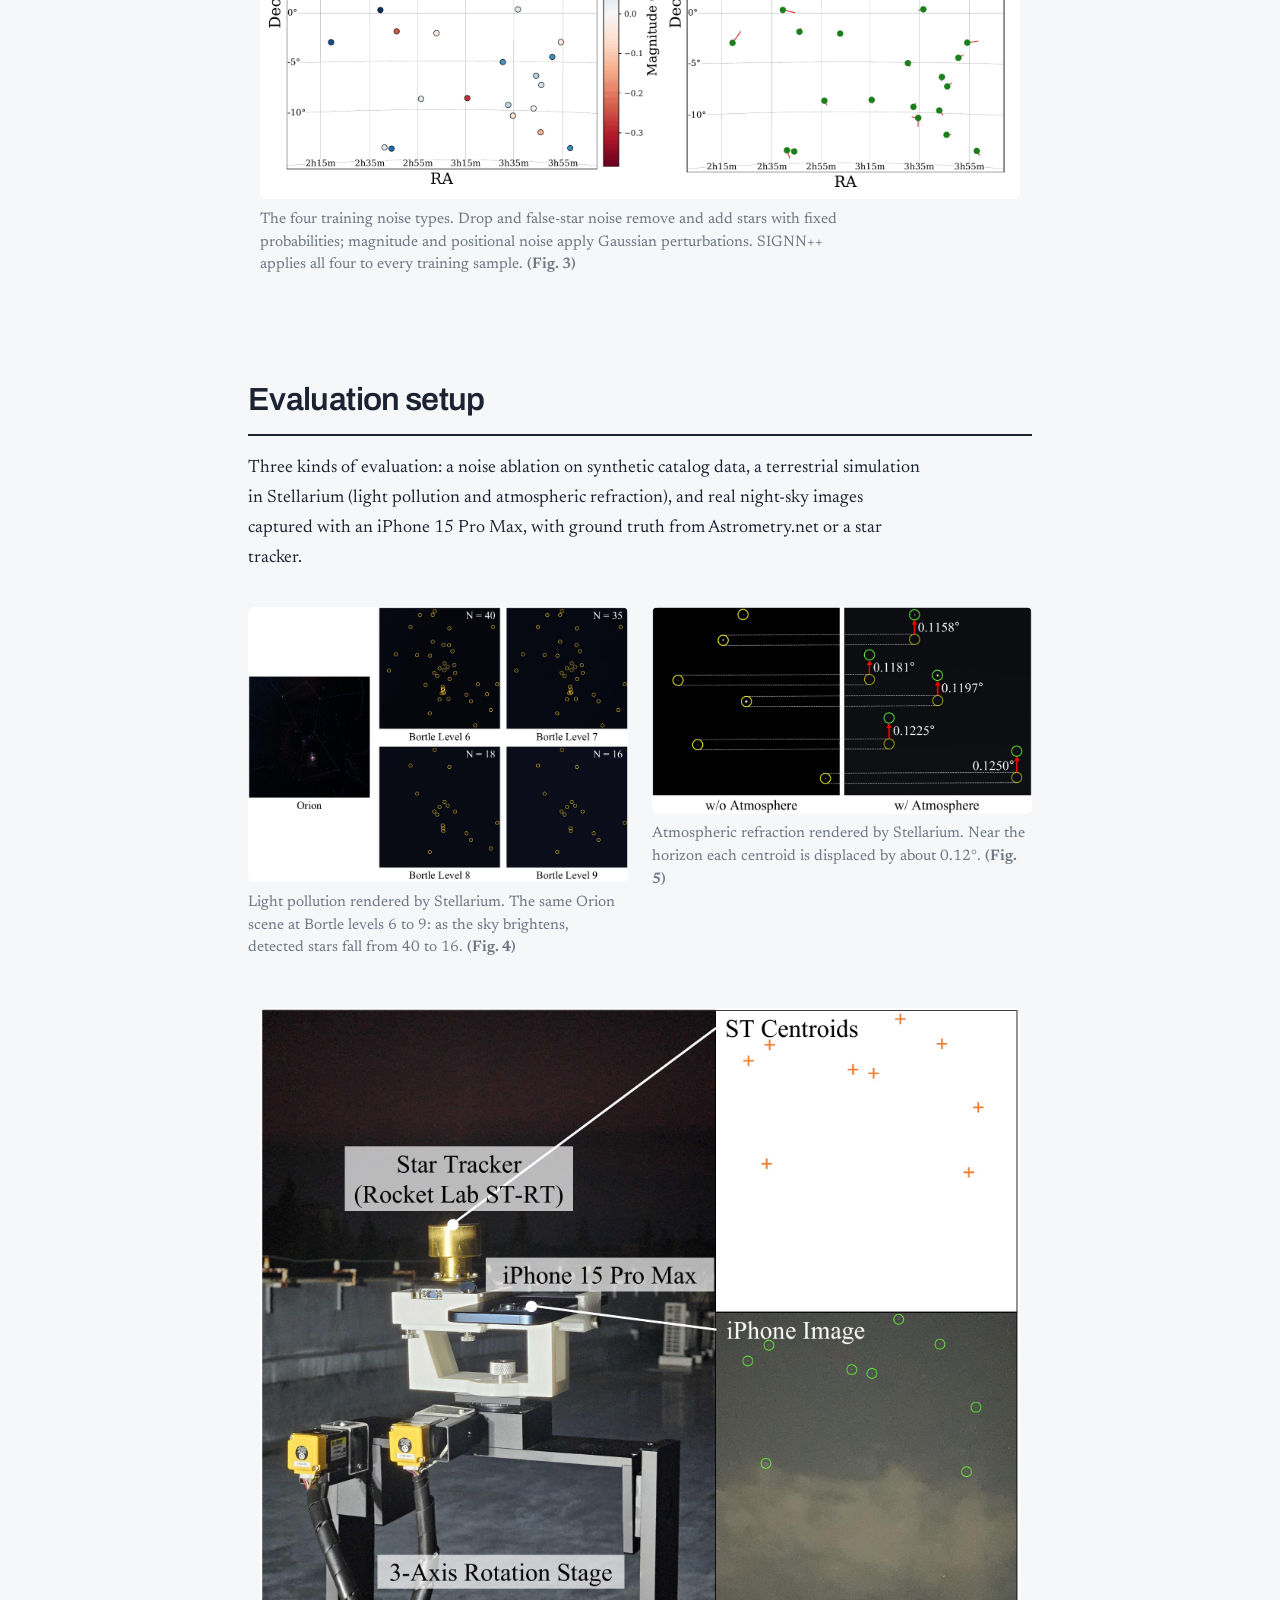
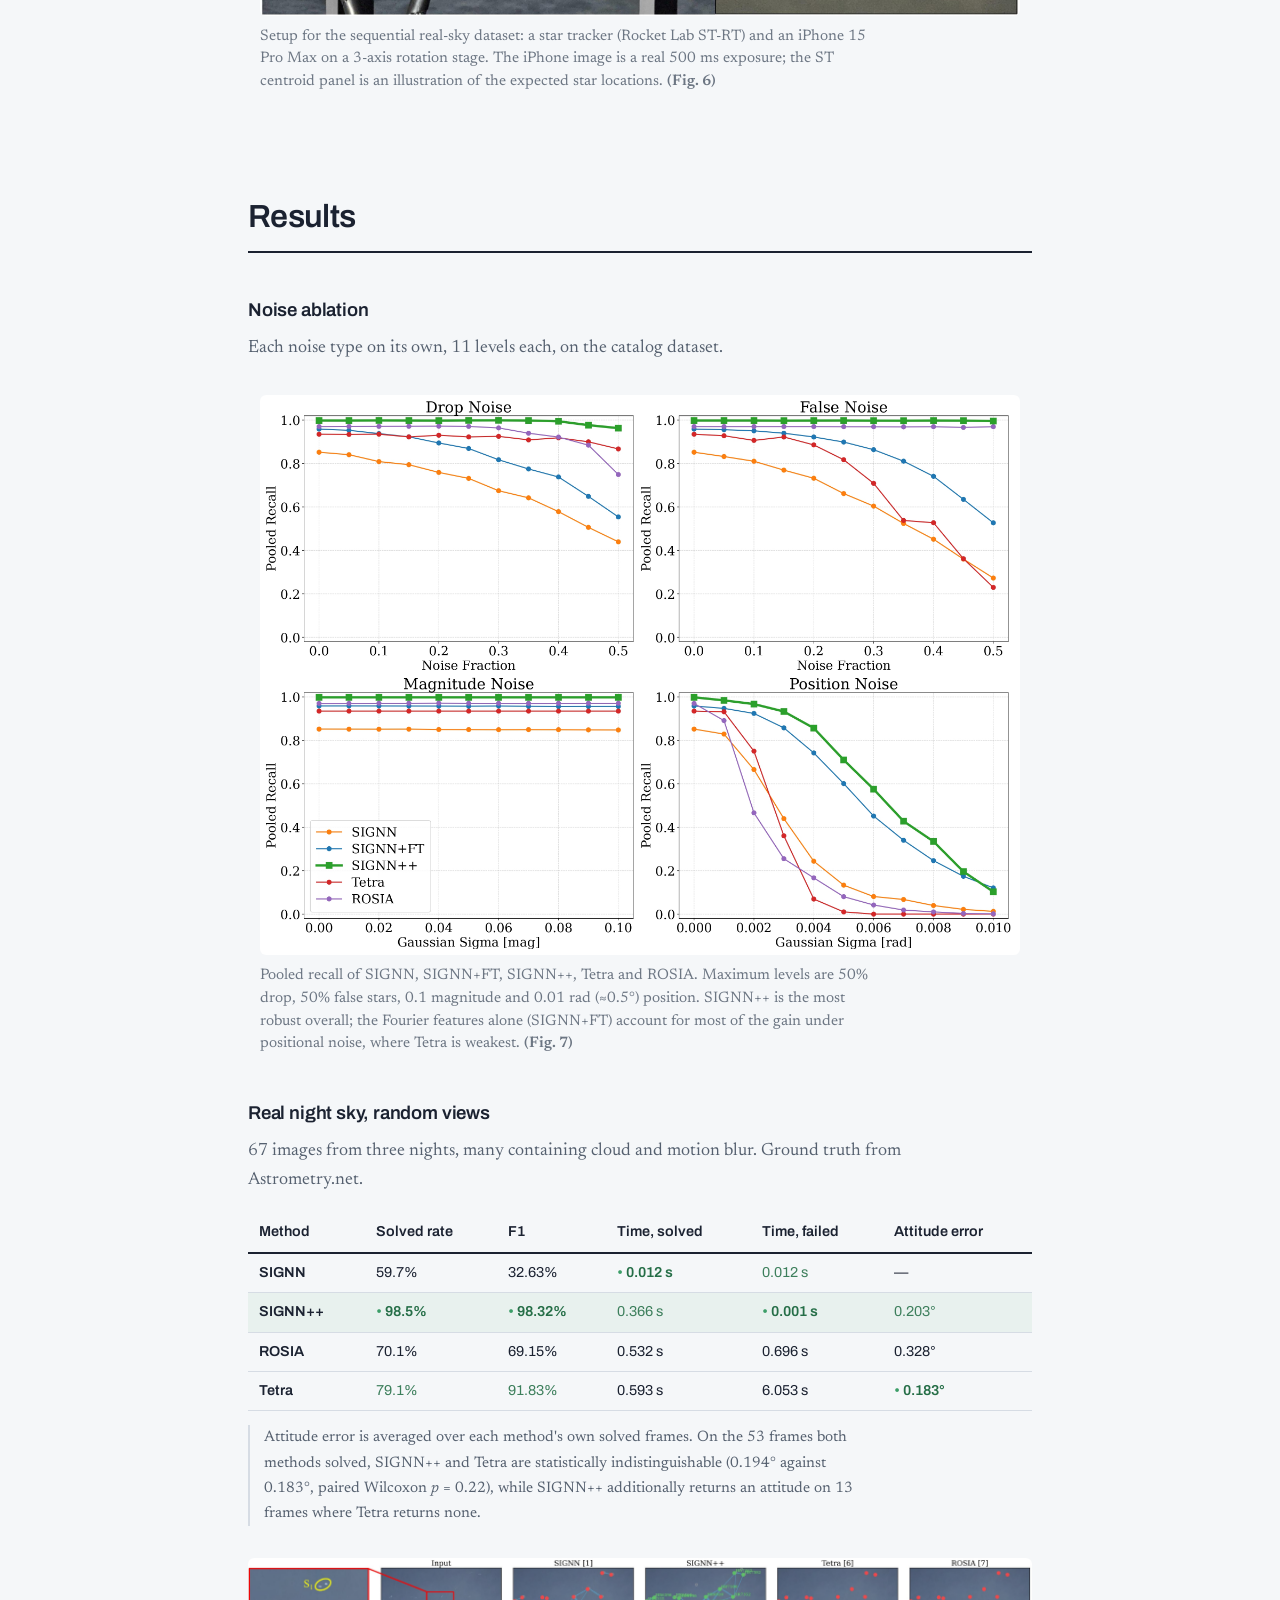
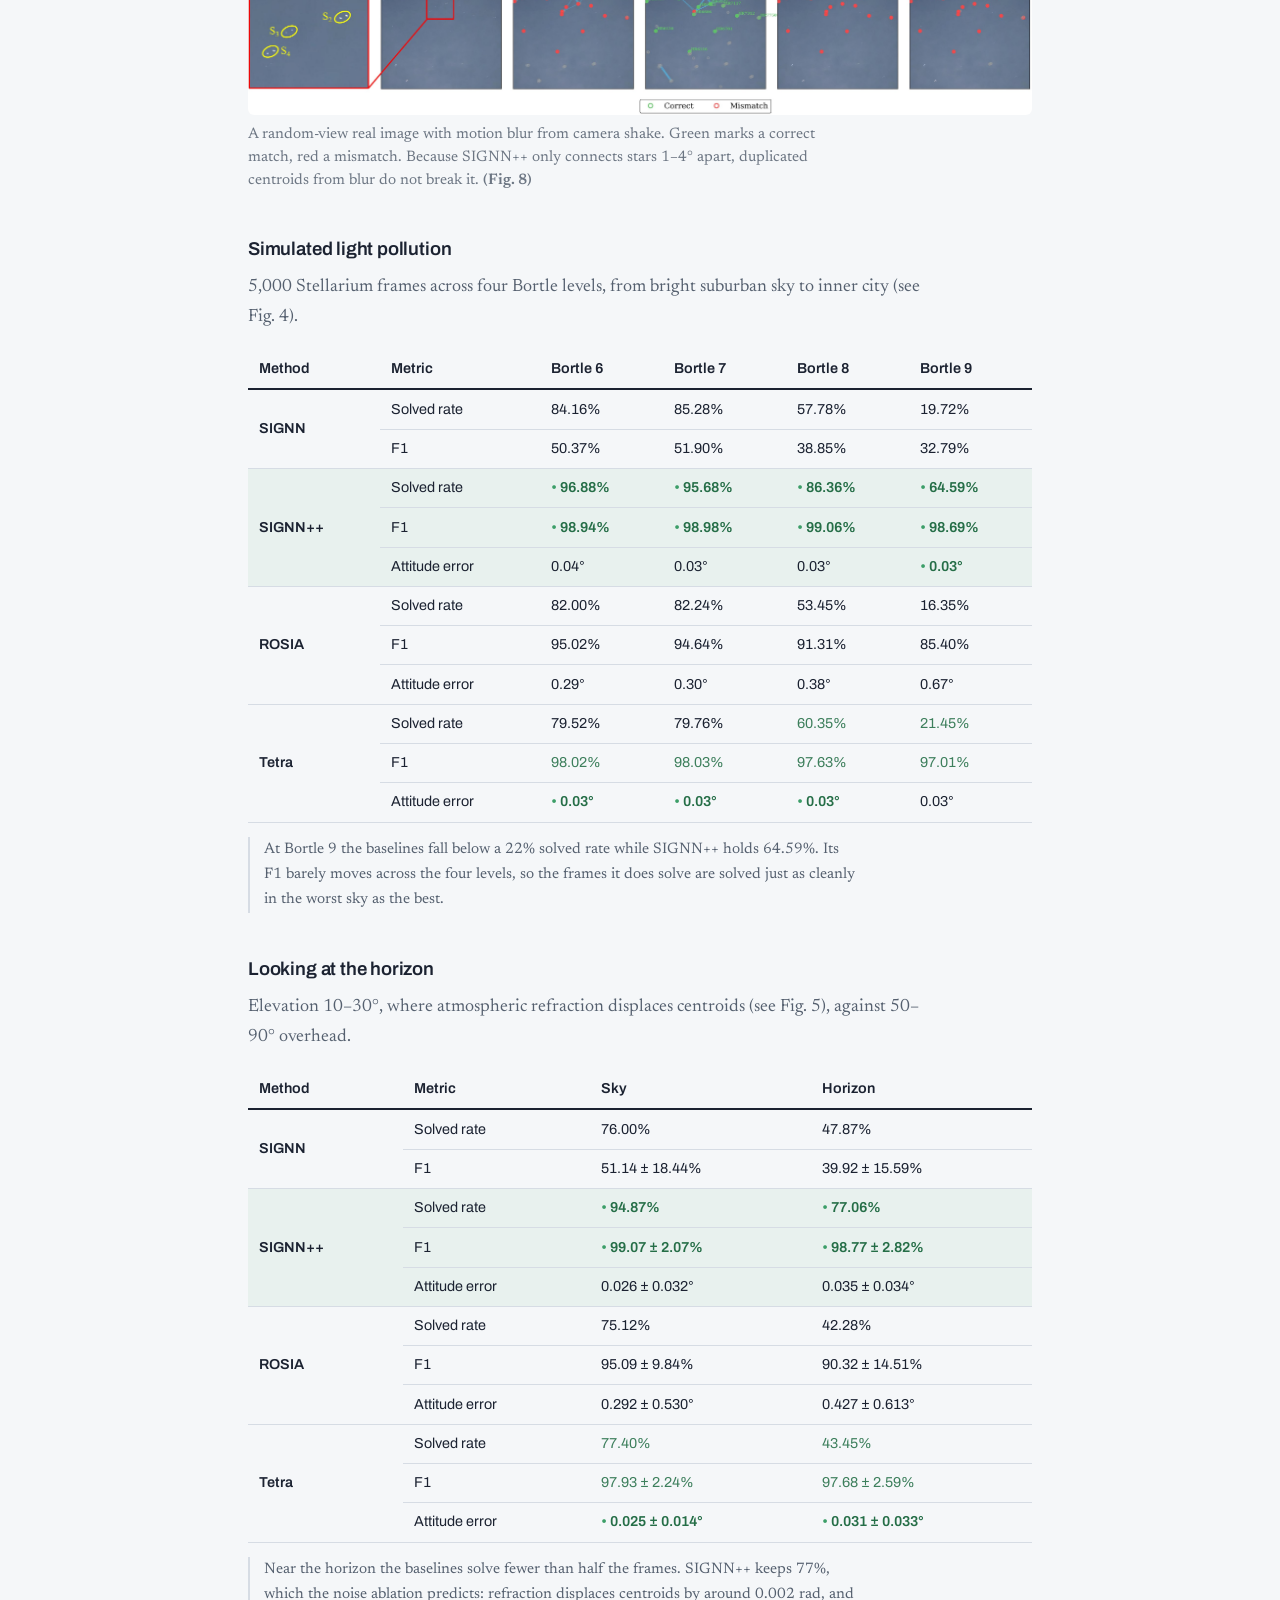
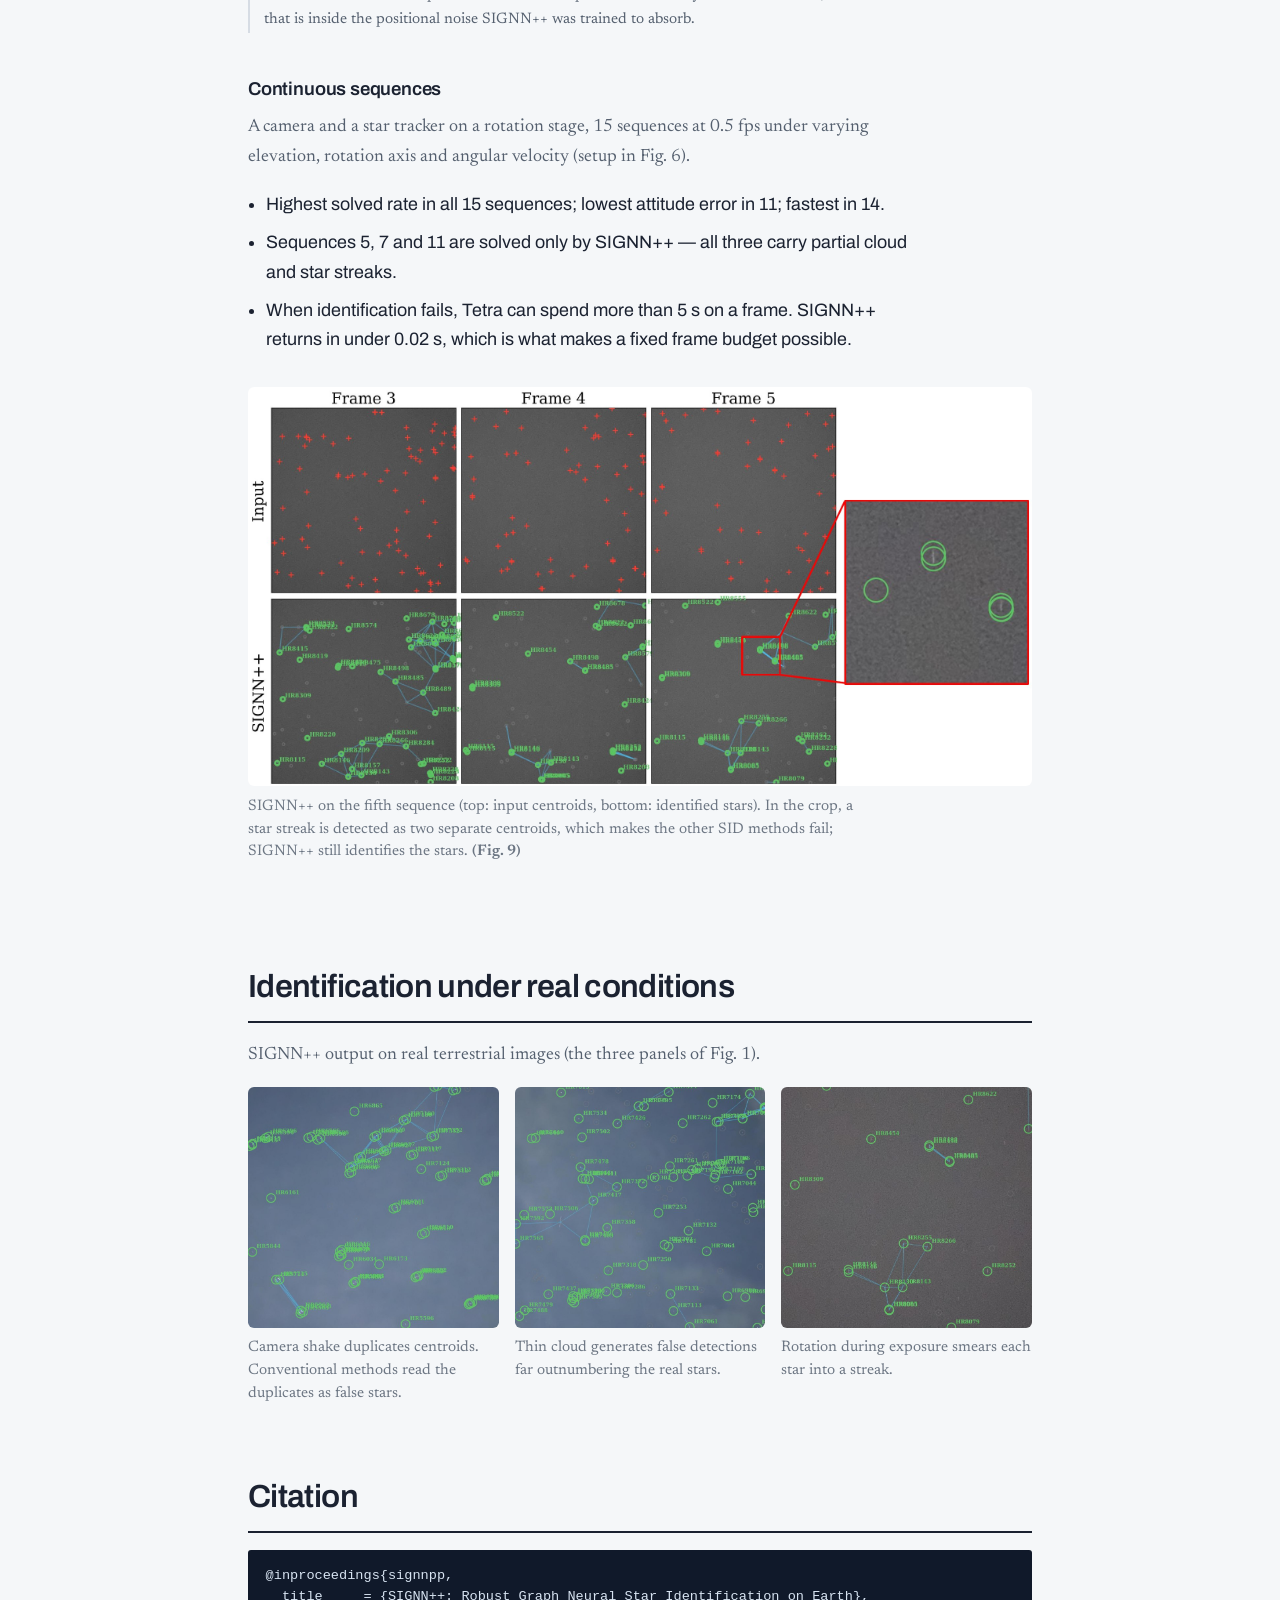
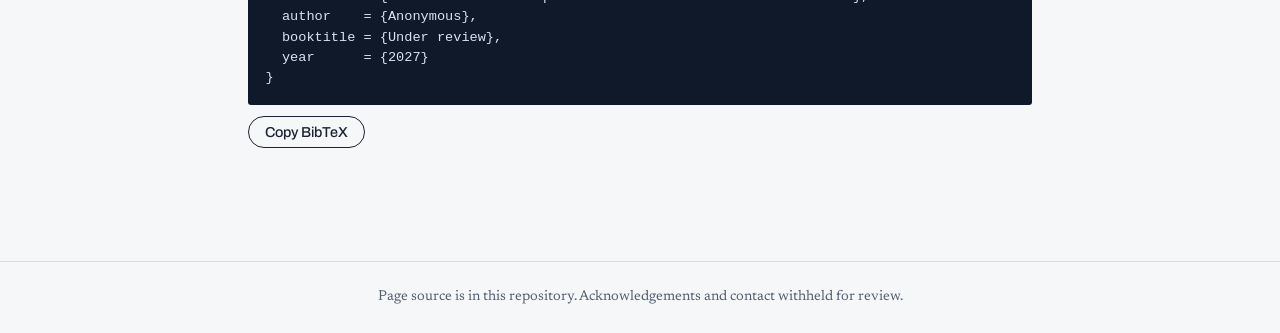
==== commit 24e9a604: "Update index.html" ====
--- a/index.html
+++ b/index.html
@@ -267,7 +267,7 @@
   <p class="lede">Each noise type on its own, 11 levels each, on the catalog
   dataset.</p>
   <figure class="figure narrow">
-    <a href="static/images/fig7_noise_ablation.png" target="_blank" rel="noopener"><img src="static/images/fig7_noise_ablation.png" width="2000" height="1474" loading="lazy" decoding="async" alt="Four line charts of pooled recall against noise level for drop, false-star, magnitude and position noise; SIGNN++ stays highest in all four."></a>
+    <a href="static/images/fig7_noise_ablation.jpg" target="_blank" rel="noopener"><img src="static/images/fig7_noise_ablation.jpg" width="2000" height="1474" loading="lazy" decoding="async" alt="Four line charts of pooled recall against noise level for drop, false-star, magnitude and position noise; SIGNN++ stays highest in all four."></a>
     <figcaption>Pooled recall of SIGNN, SIGNN+FT, SIGNN++, Tetra and ROSIA. Maximum levels are
     50% drop, 50% false stars, 0.1 magnitude and 0.01 rad (≈0.5°) position.
     SIGNN++ is the most robust overall; the Fourier features alone (SIGNN+FT)
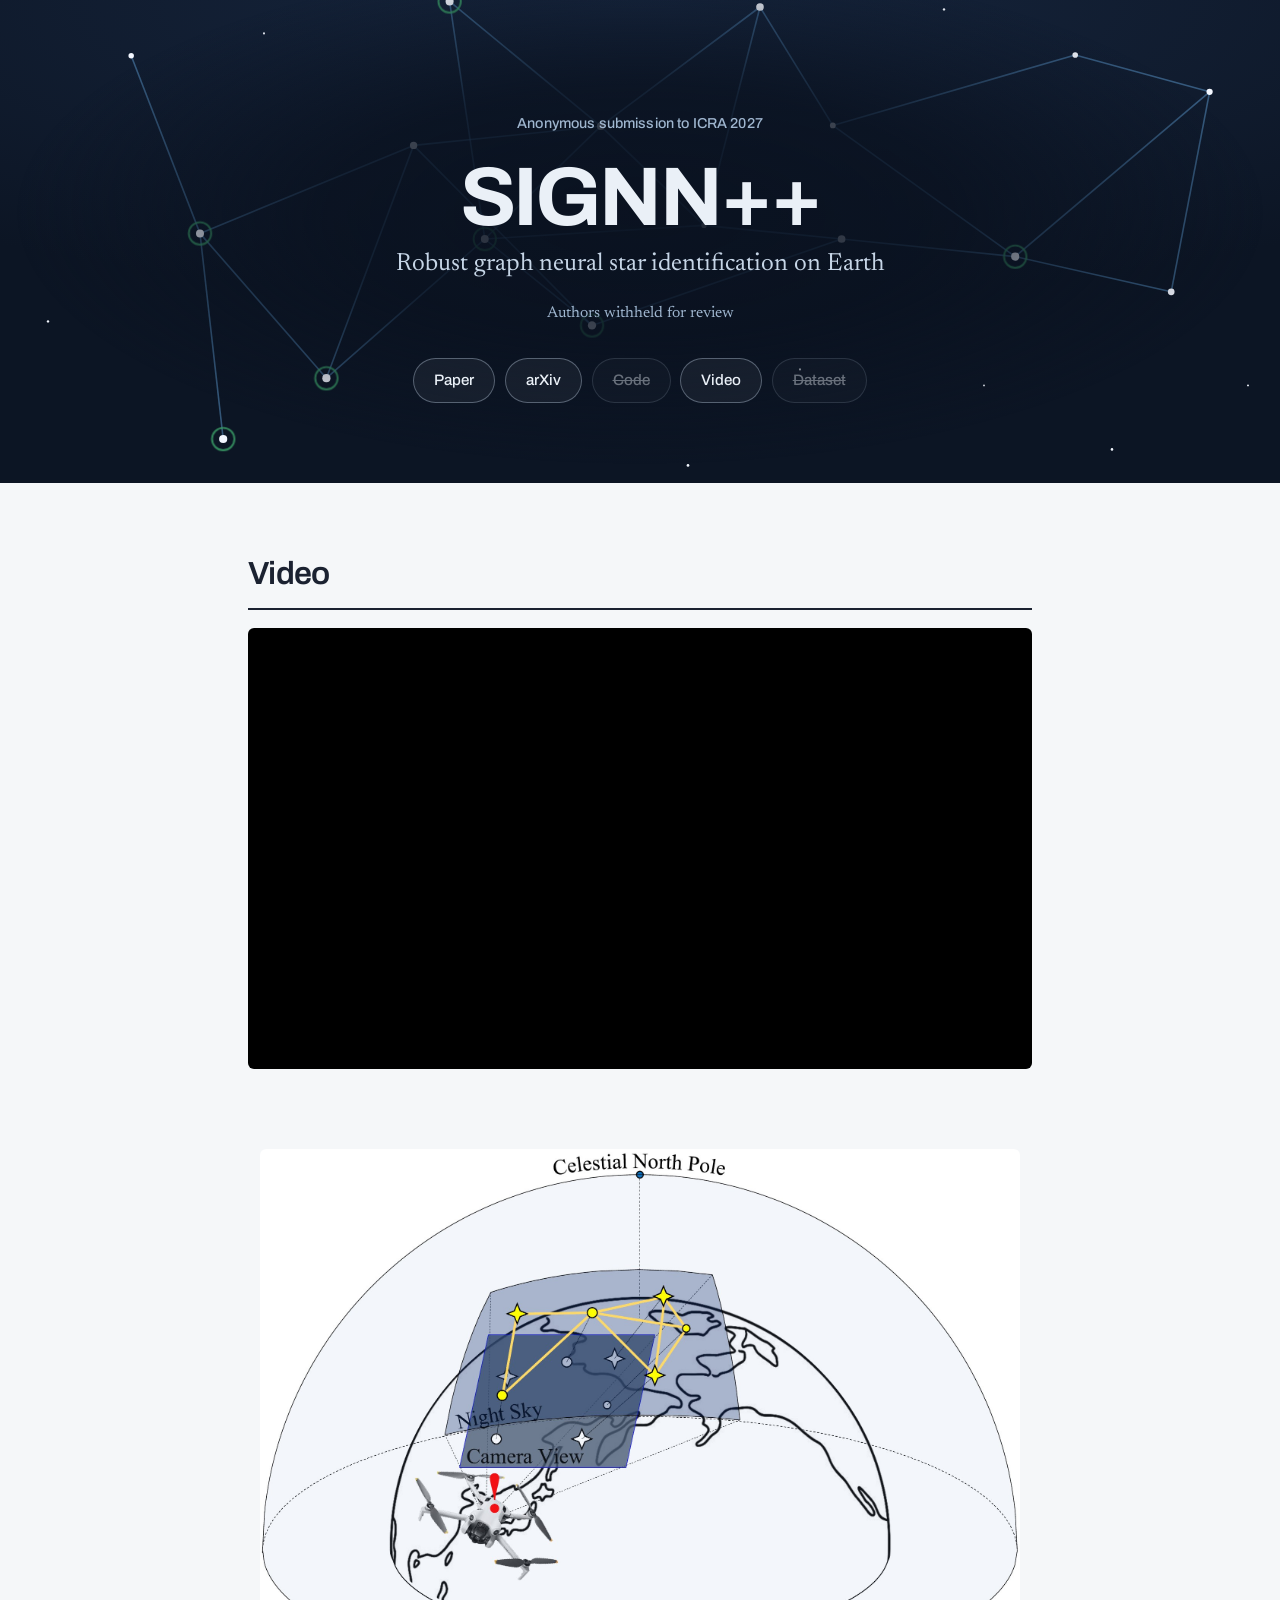
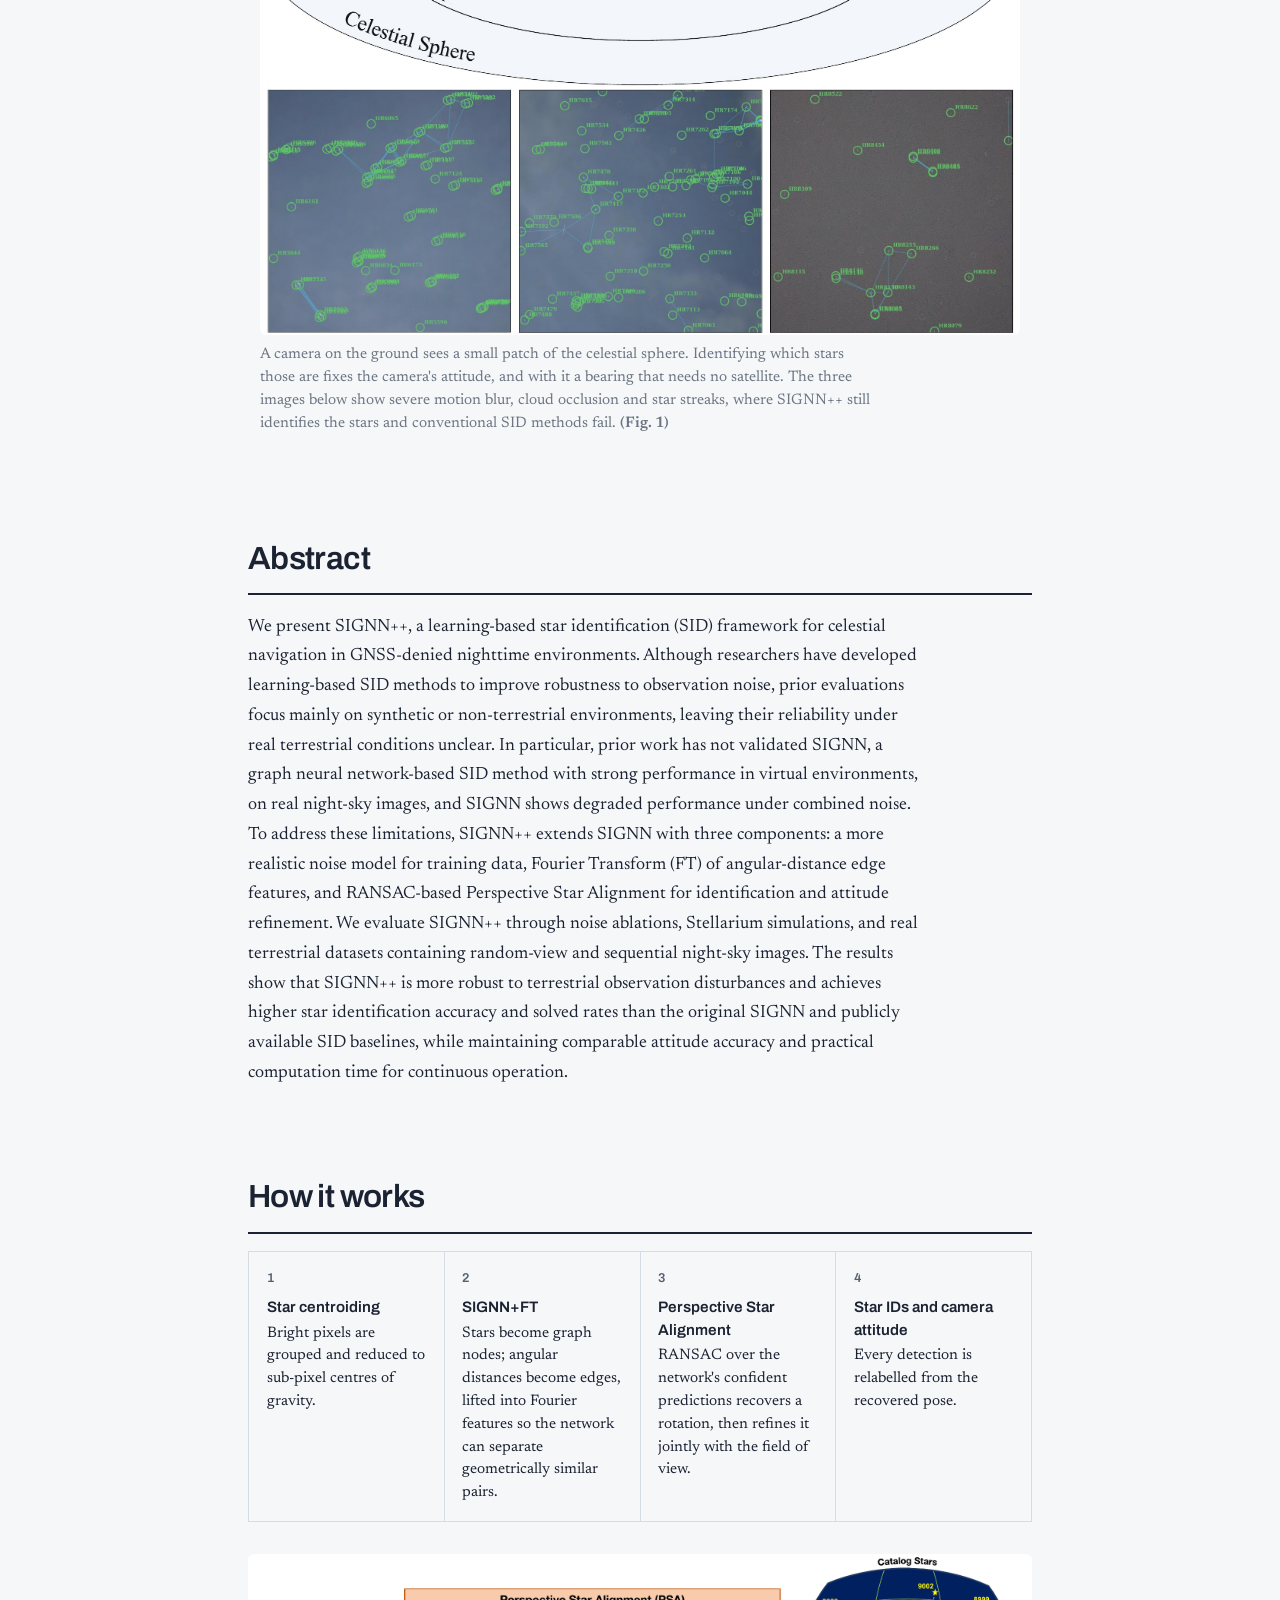
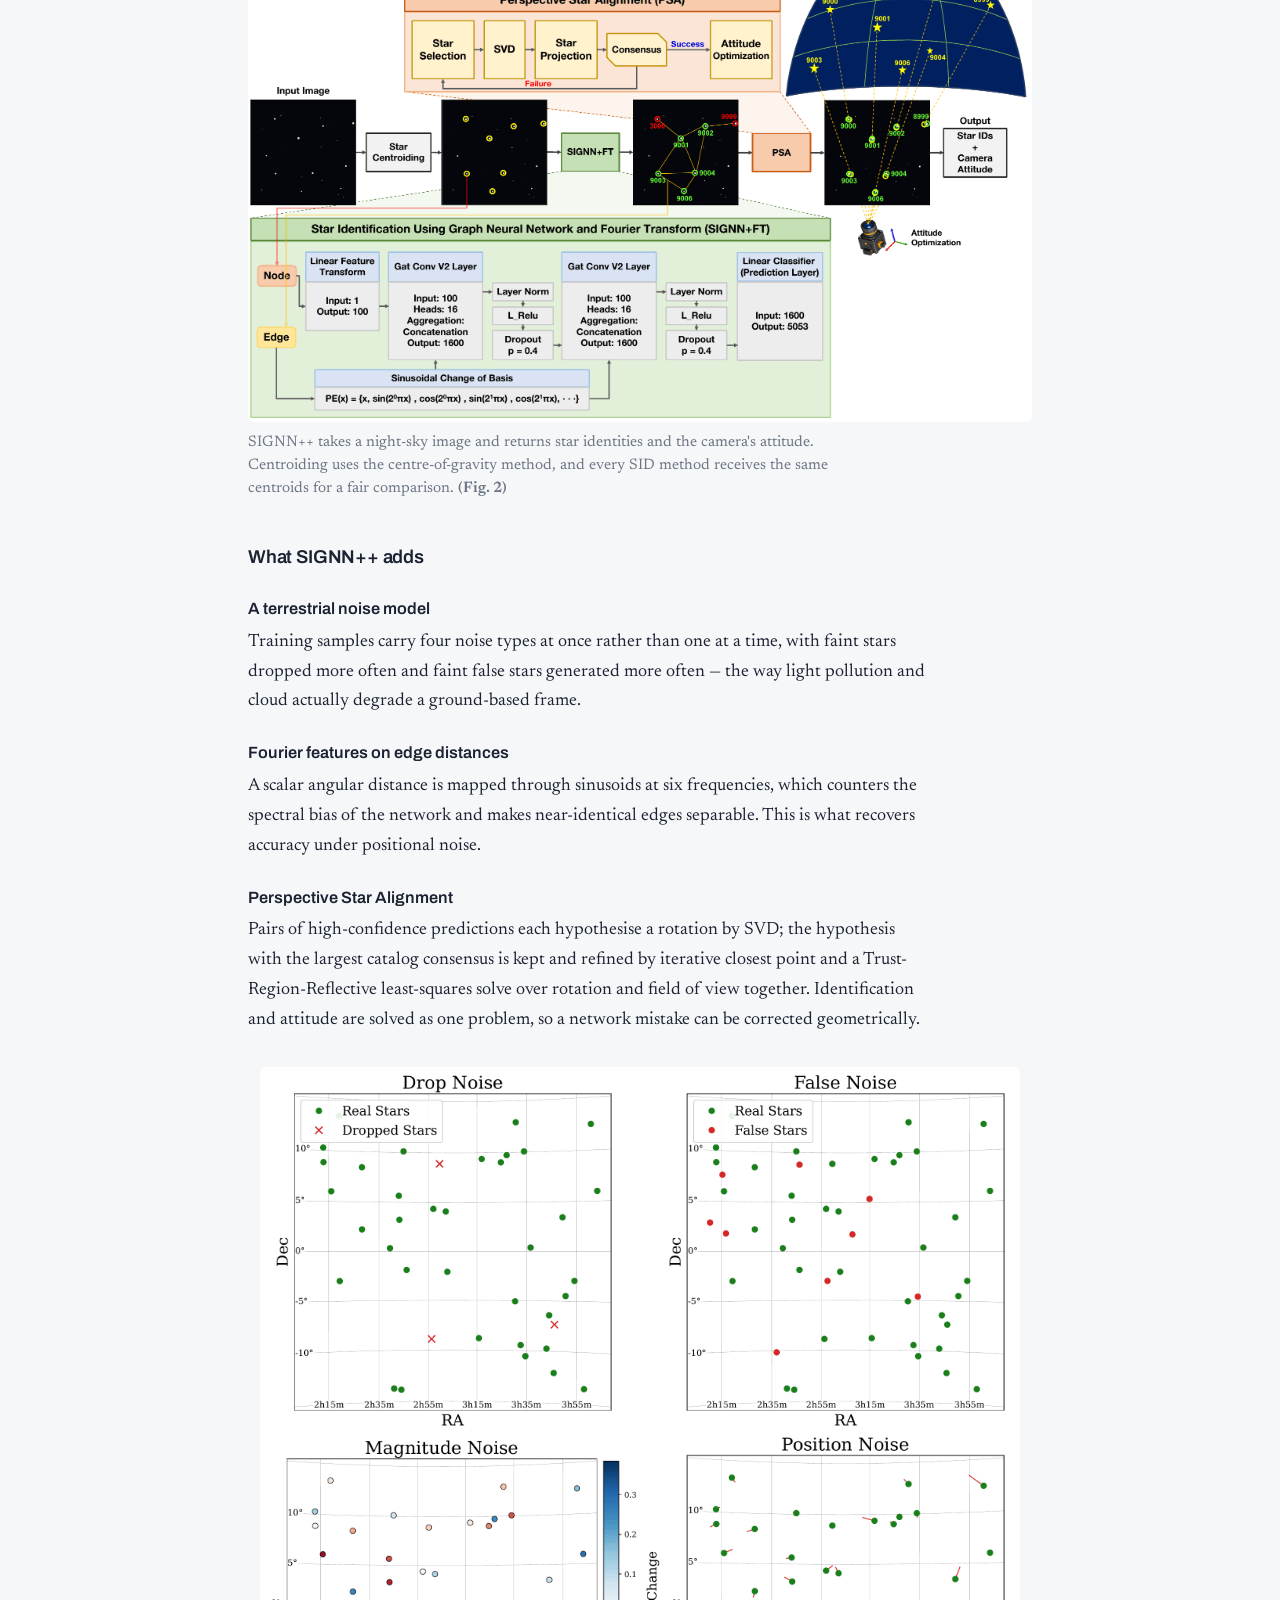
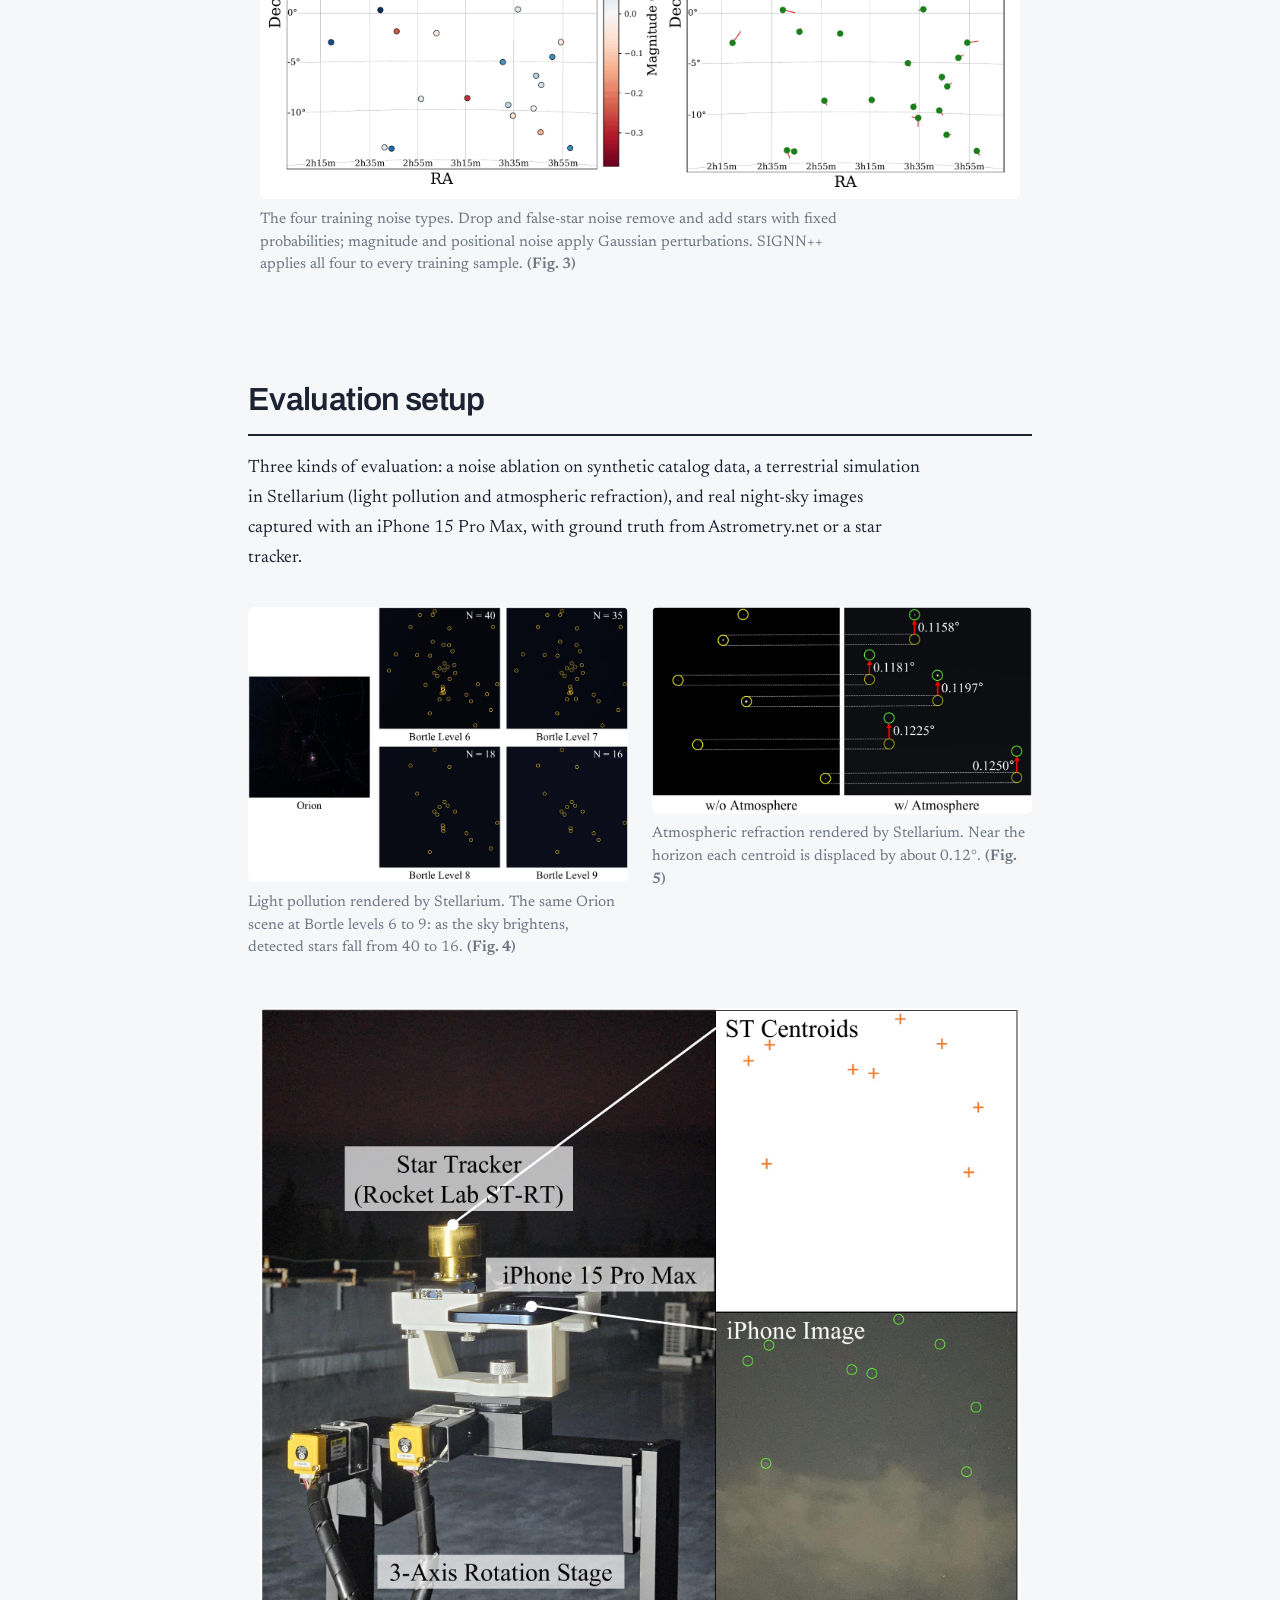
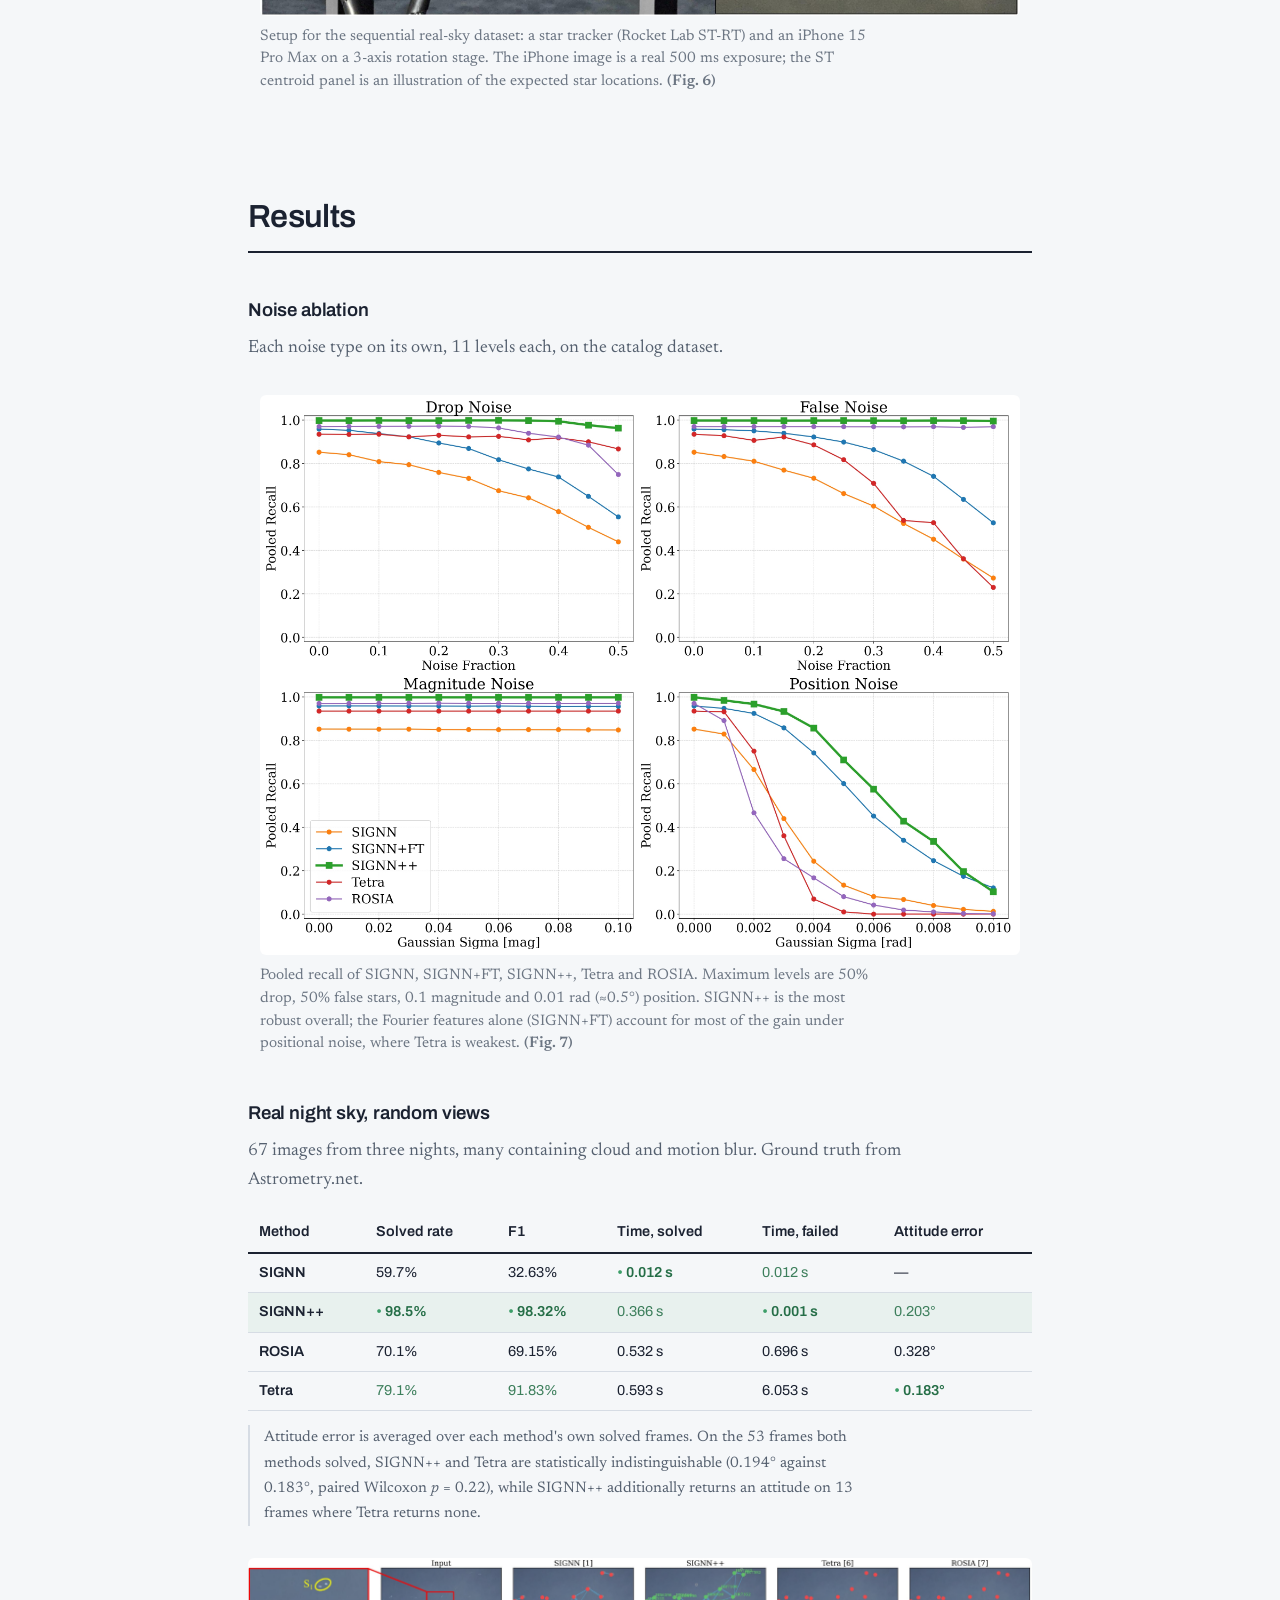
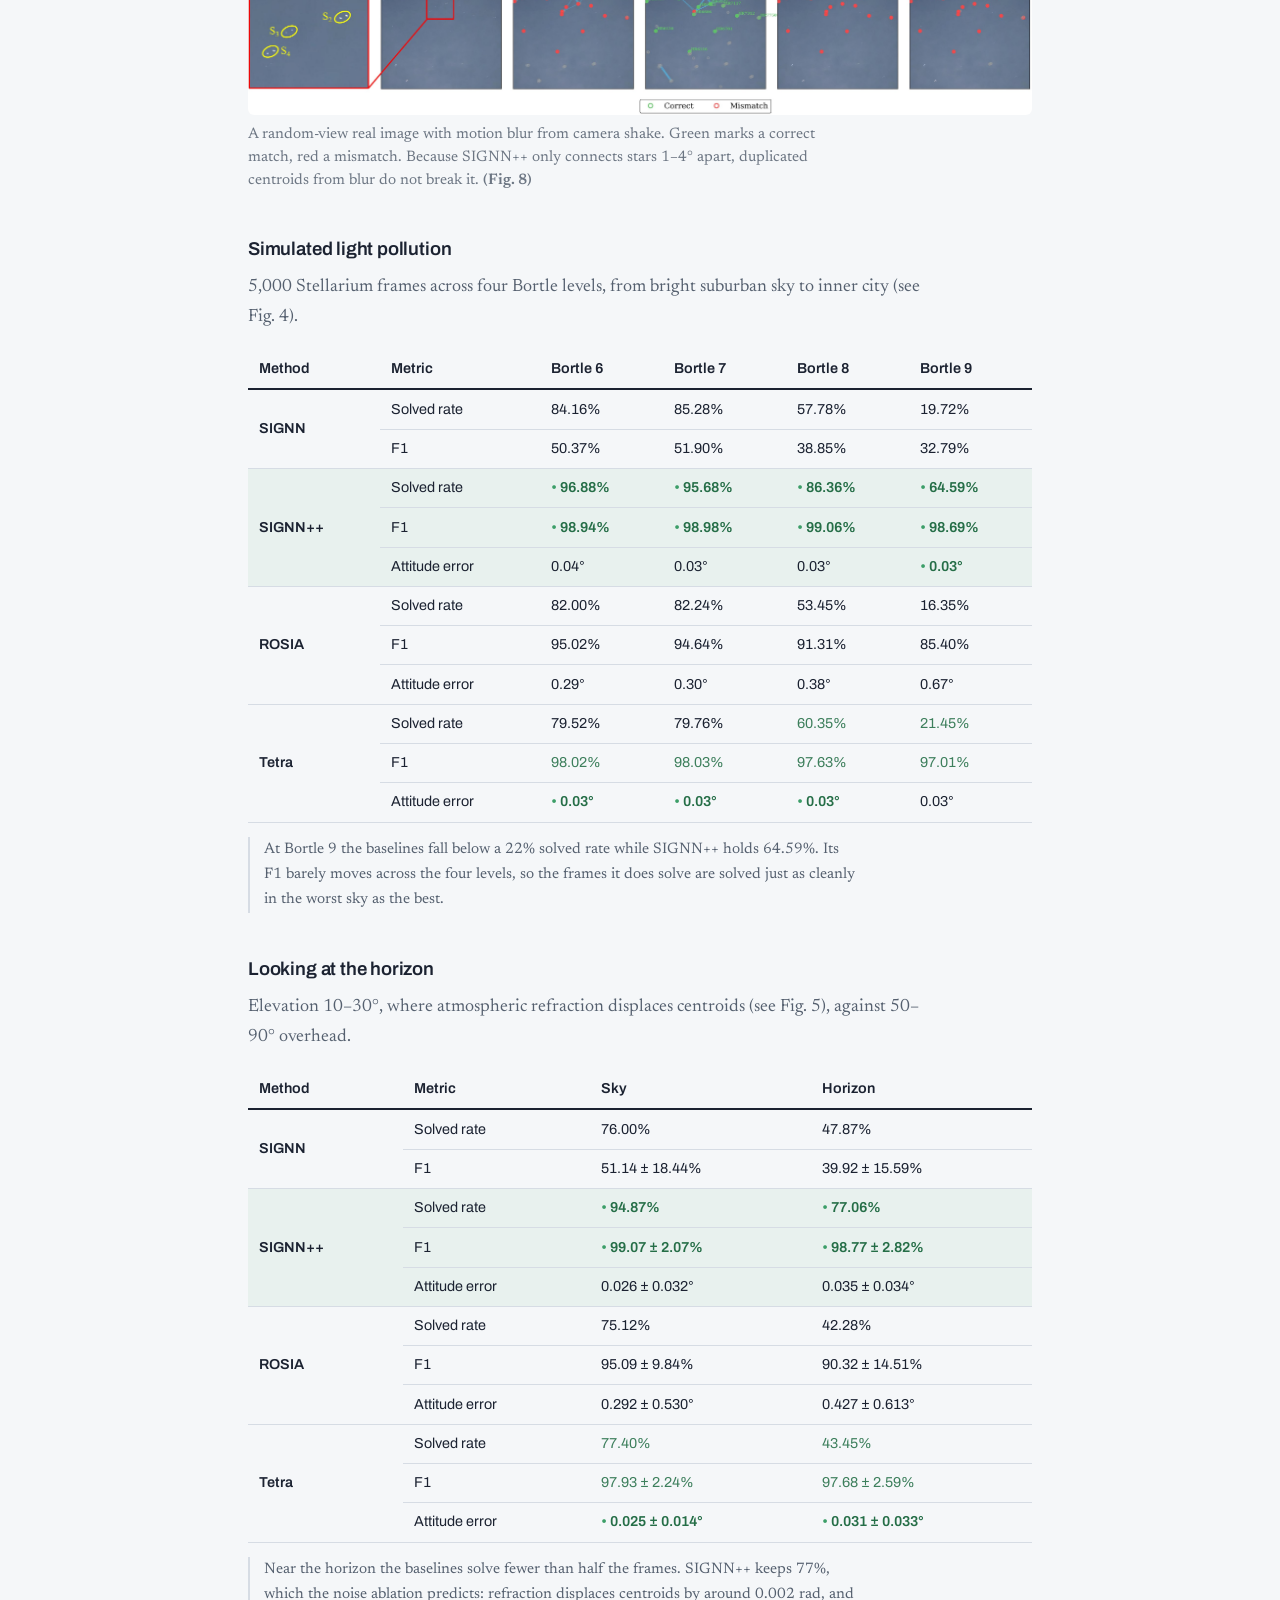
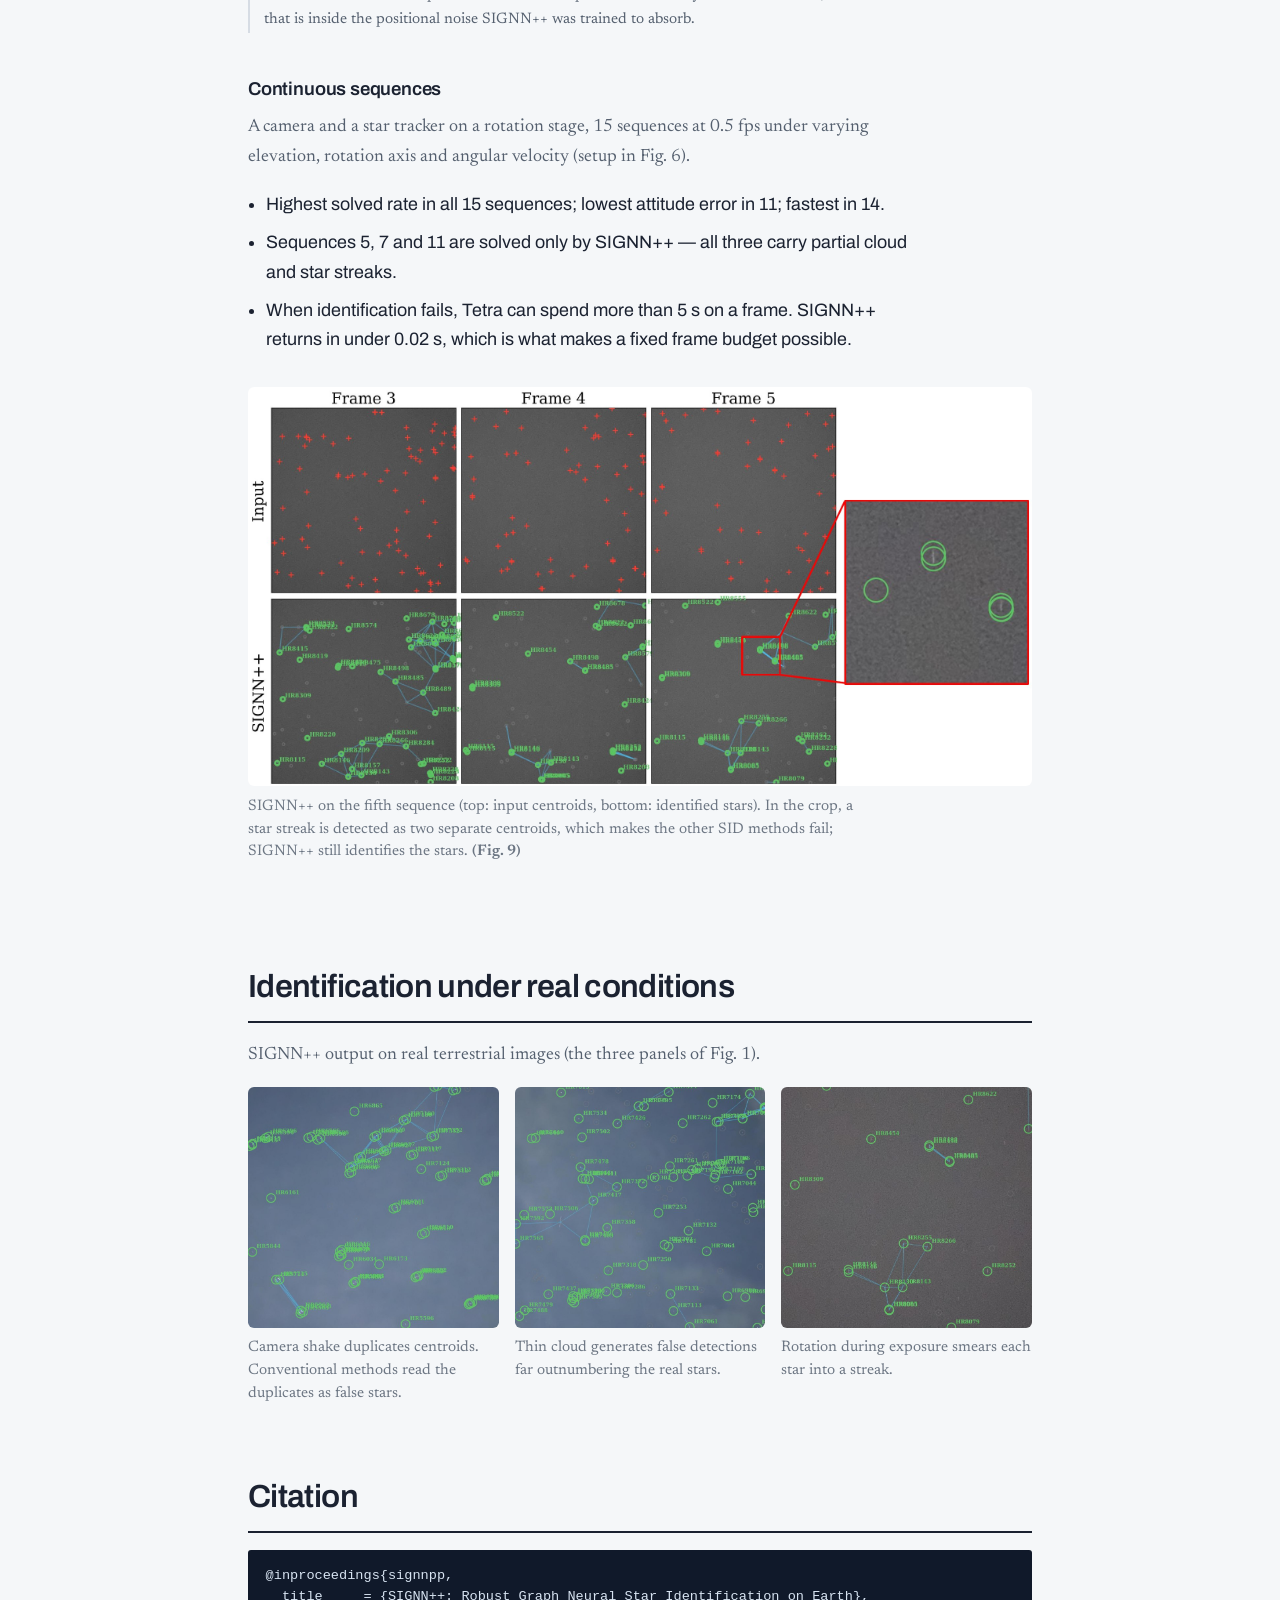
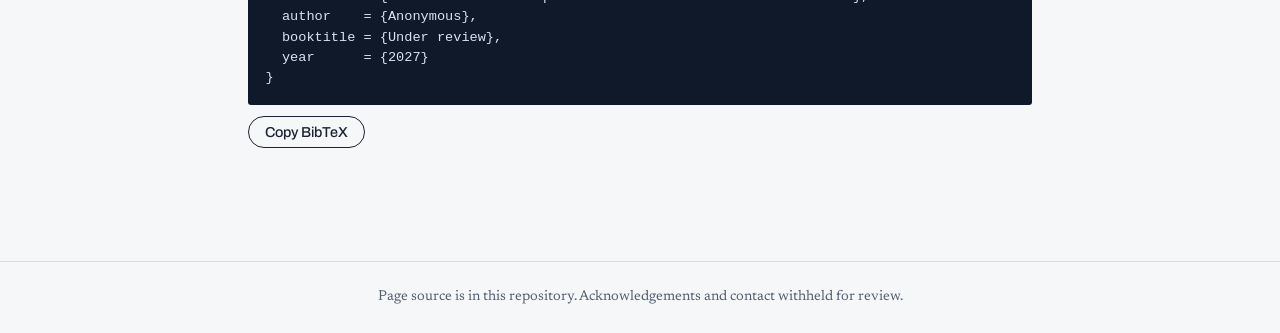
==== commit 505d6c54: "Update index.html" ====
--- a/index.html
+++ b/index.html
@@ -116,8 +116,8 @@
 
     <nav class="links" aria-label="Paper resources">
       <!-- ANON: fill href and drop .pending once each artefact is public. -->
-      <a class="btn pending" href="#" aria-disabled="true" tabindex="-1">Paper</a>
-      <a class="btn pending" href="#" aria-disabled="true" tabindex="-1">arXiv</a>
+      <a class="btn" href="ICRA_2027.pdf" target="_blank" rel="noopener">Paper</a>
+      <a class="btn" href="https://arxiv.org/abs/2610.30186" target="_blank" rel="noopener">arXiv</a>
       <a class="btn pending" href="#" aria-disabled="true" tabindex="-1">Code</a>
       <a class="btn" href="#video">Video</a>
       <a class="btn pending" href="#" aria-disabled="true" tabindex="-1">Dataset</a>
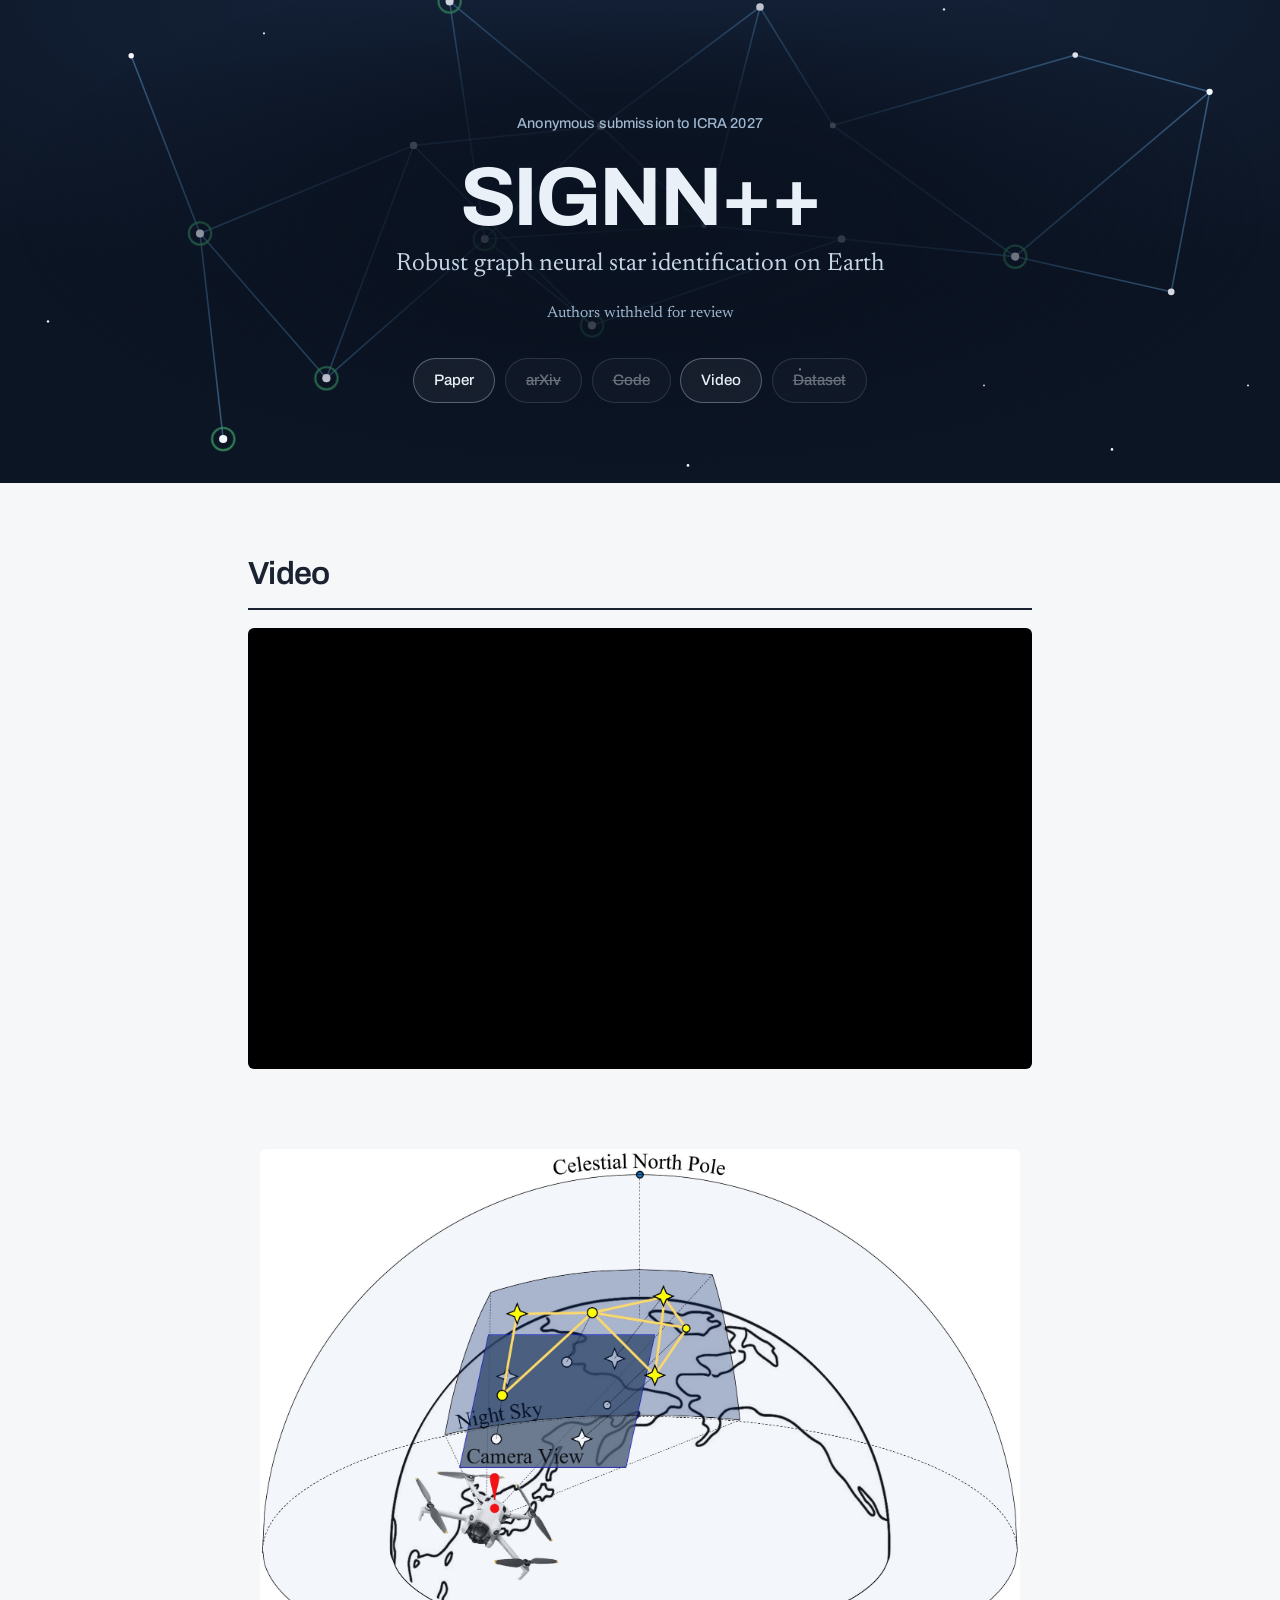
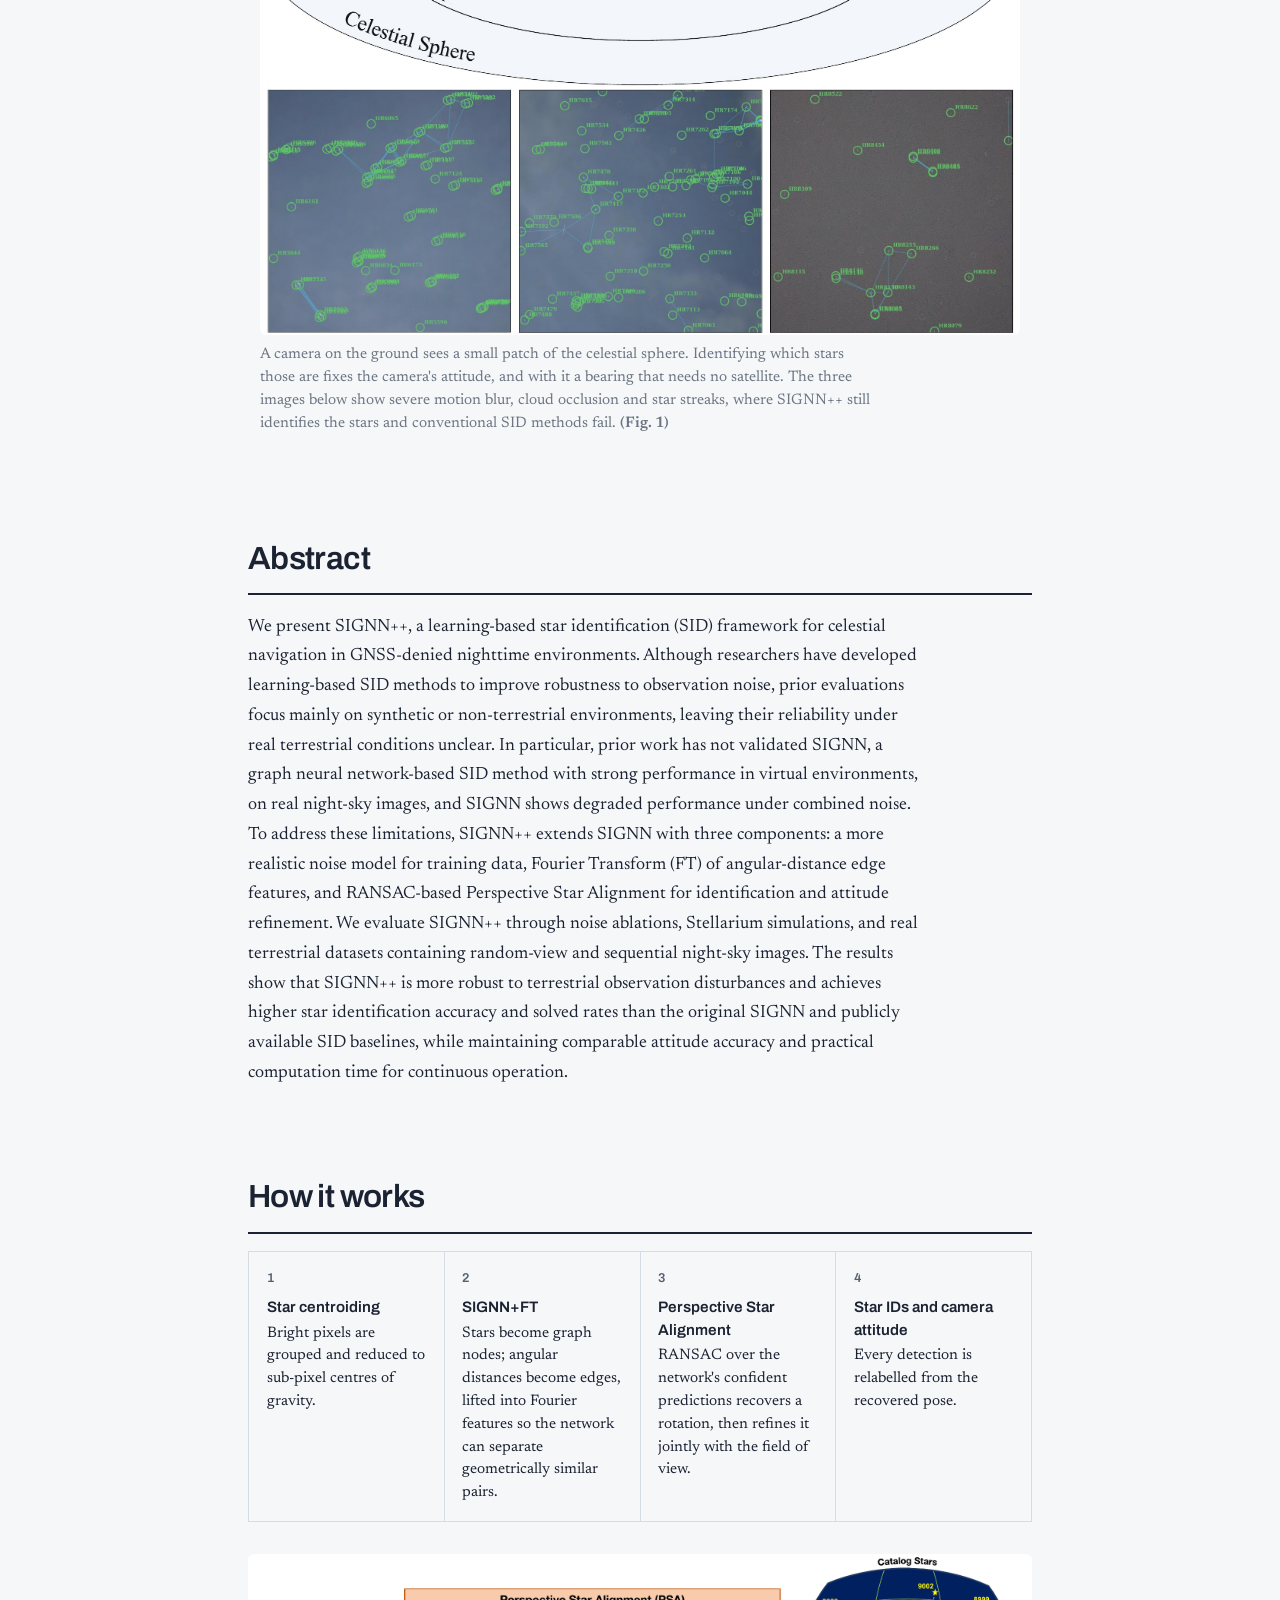
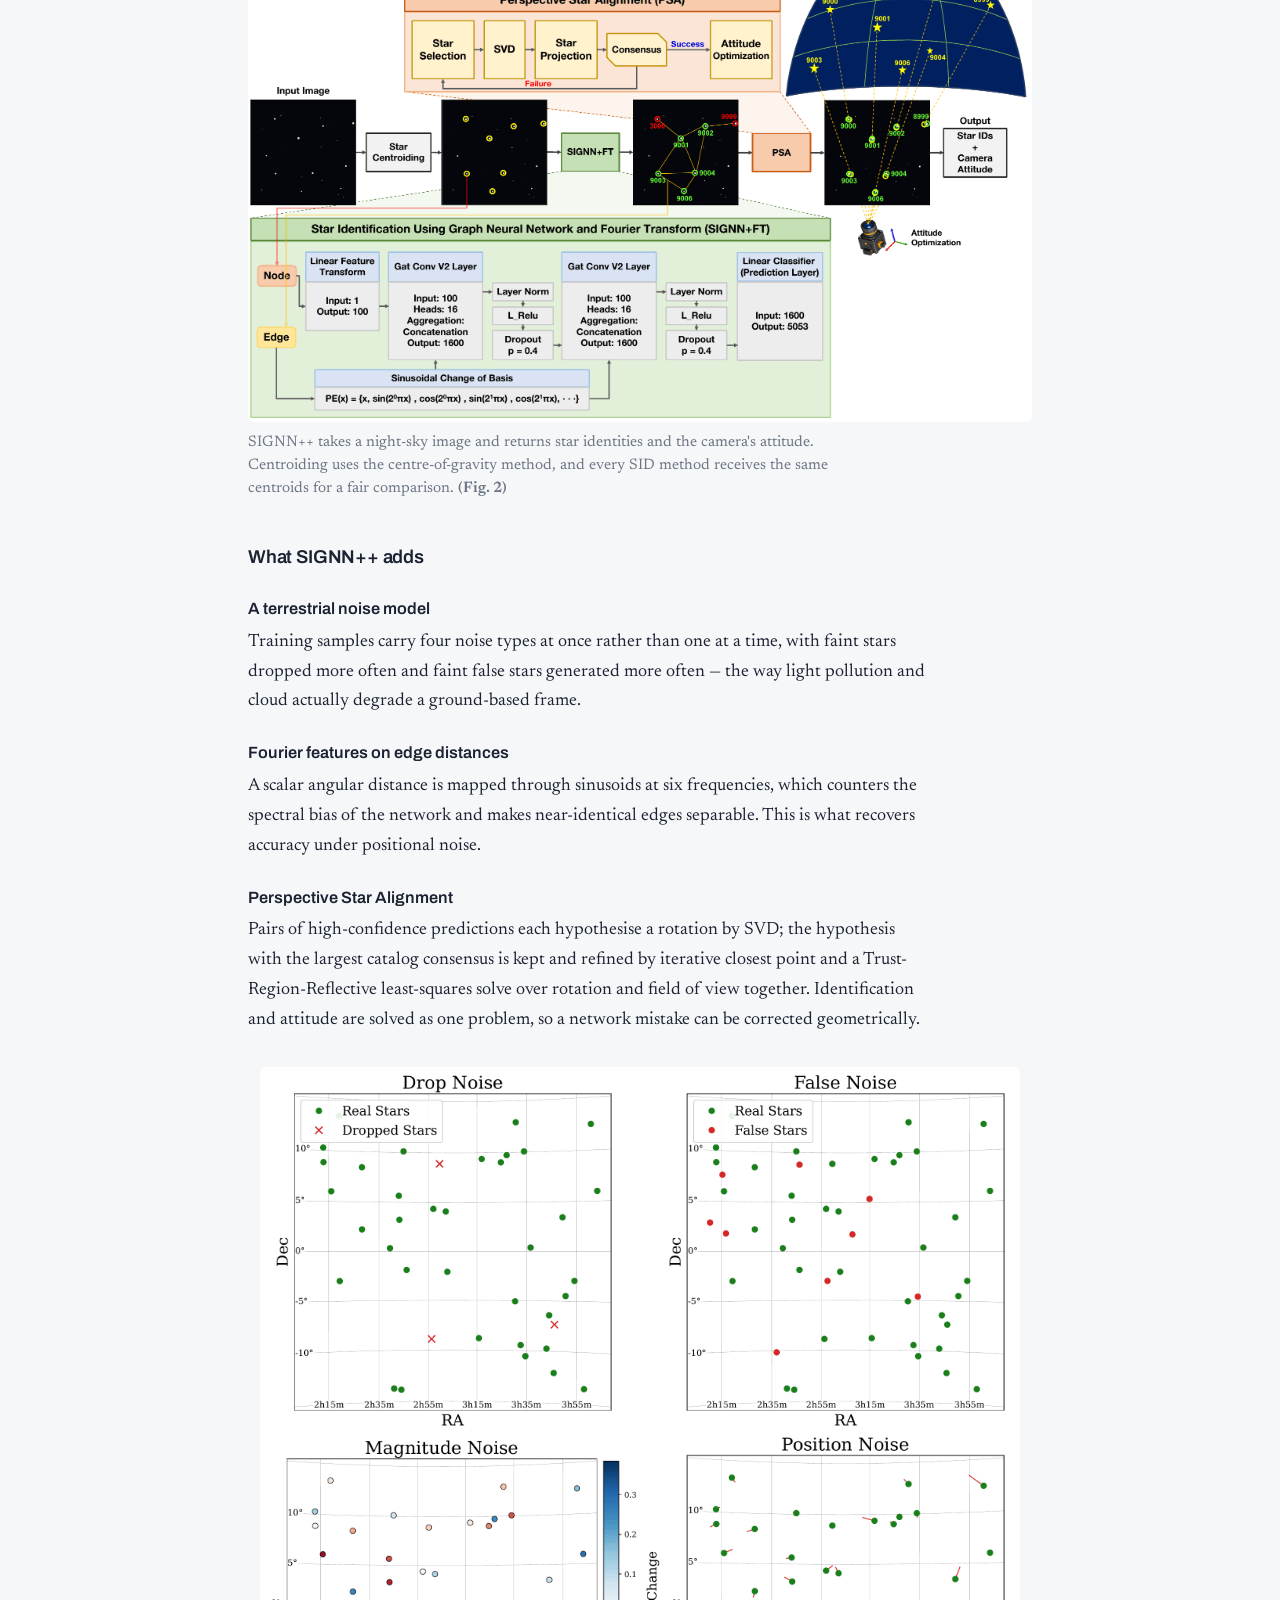
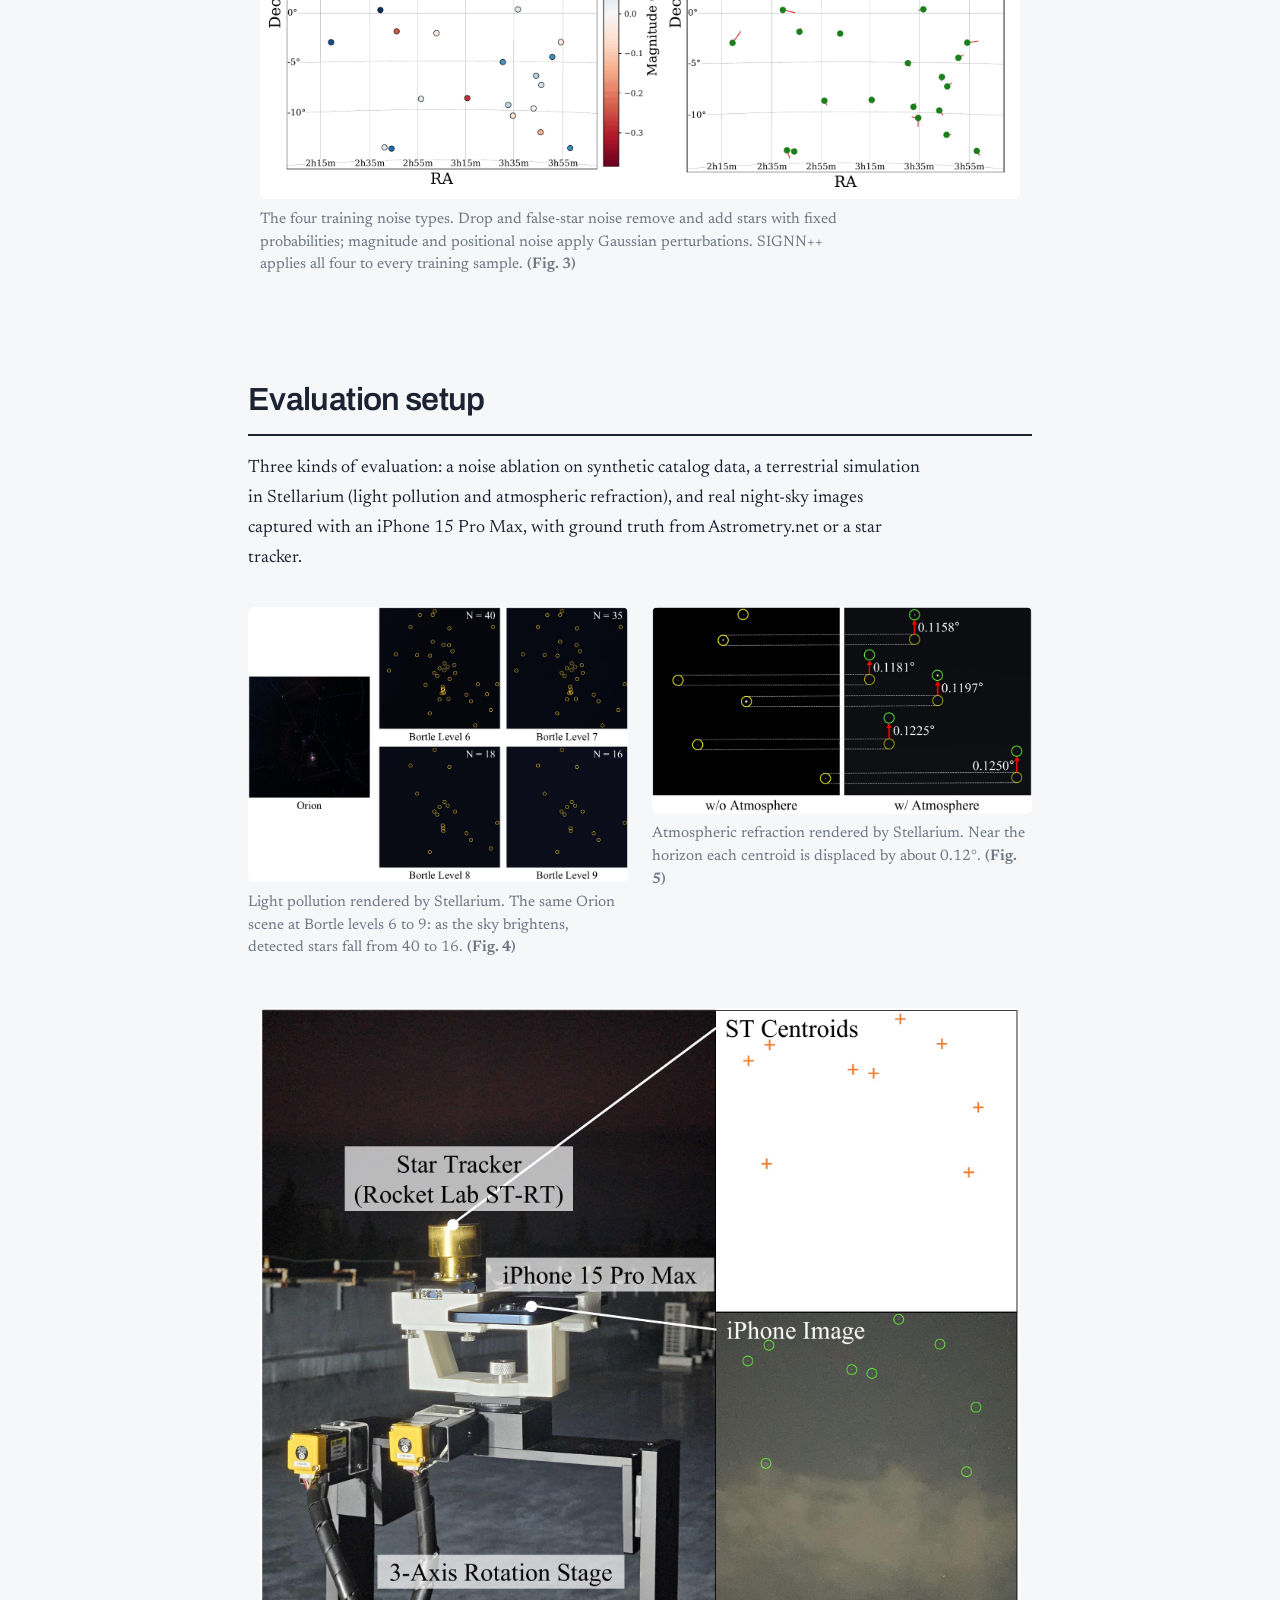
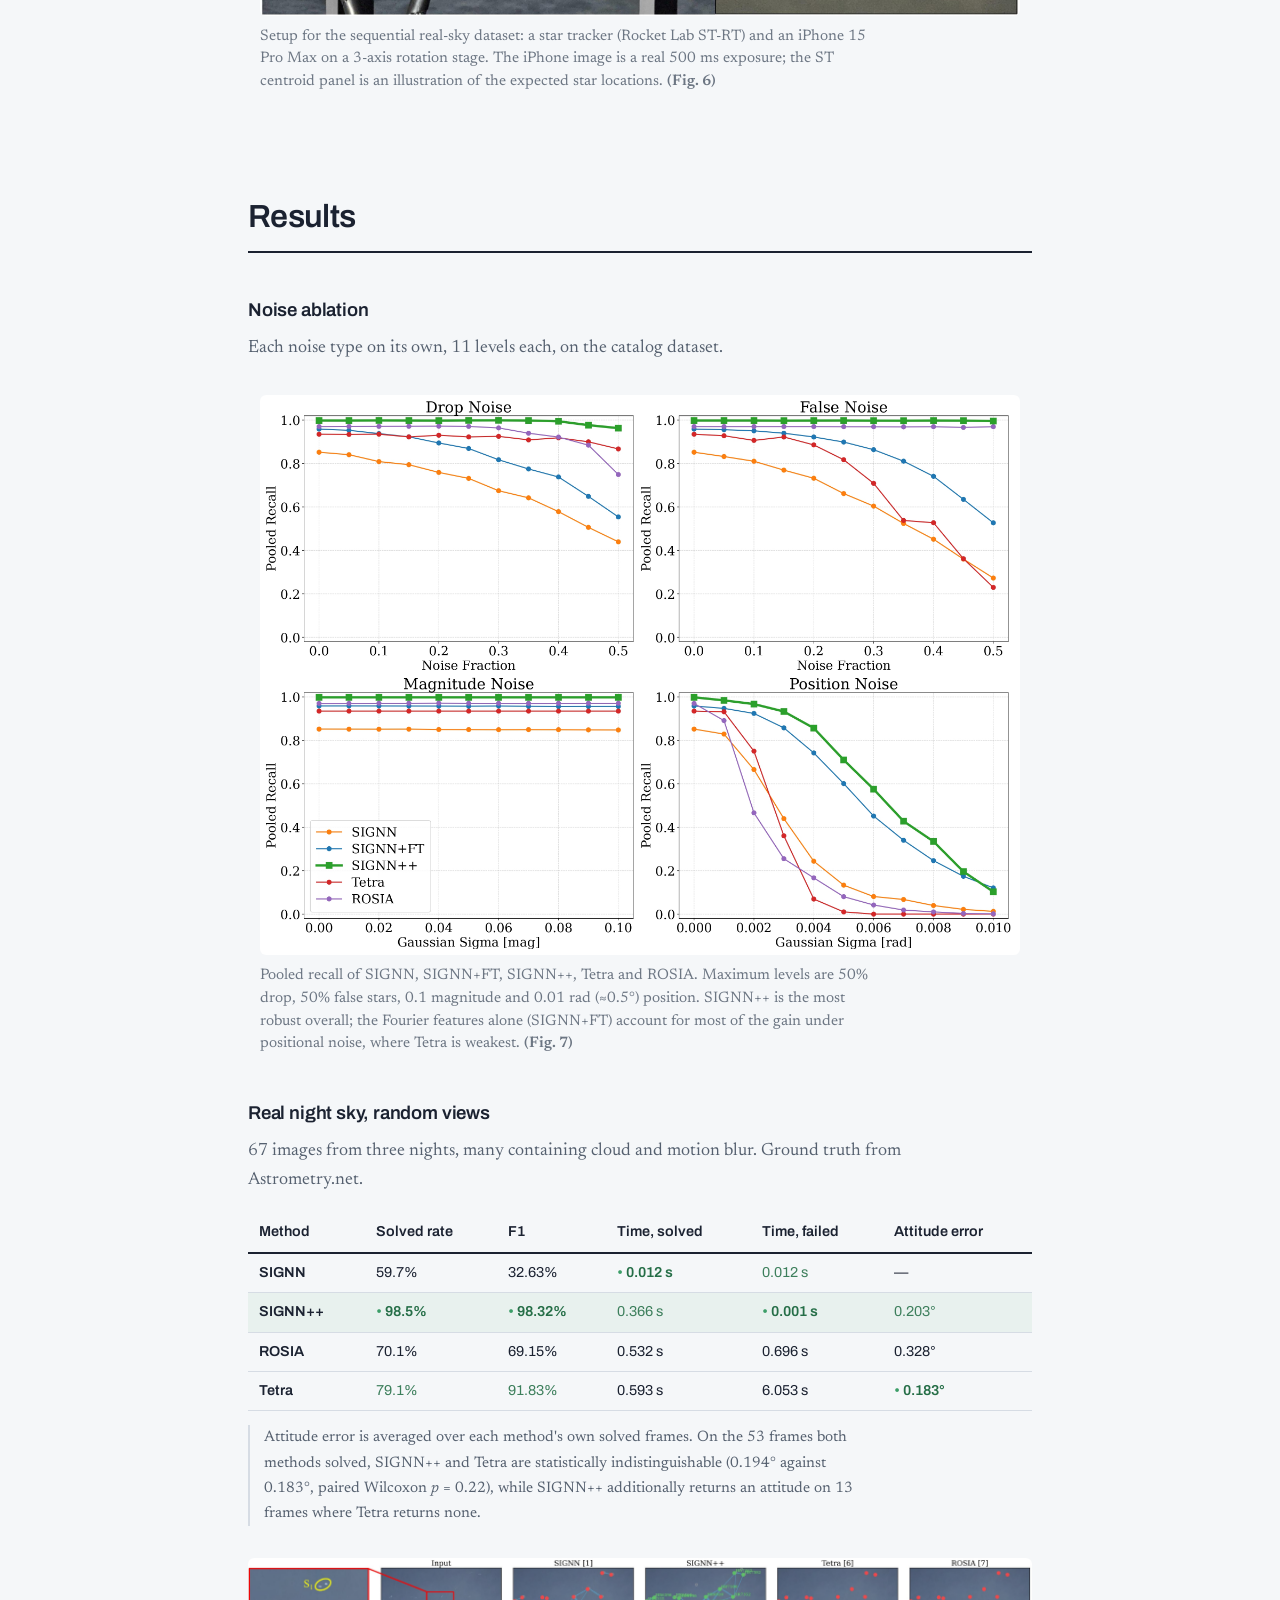
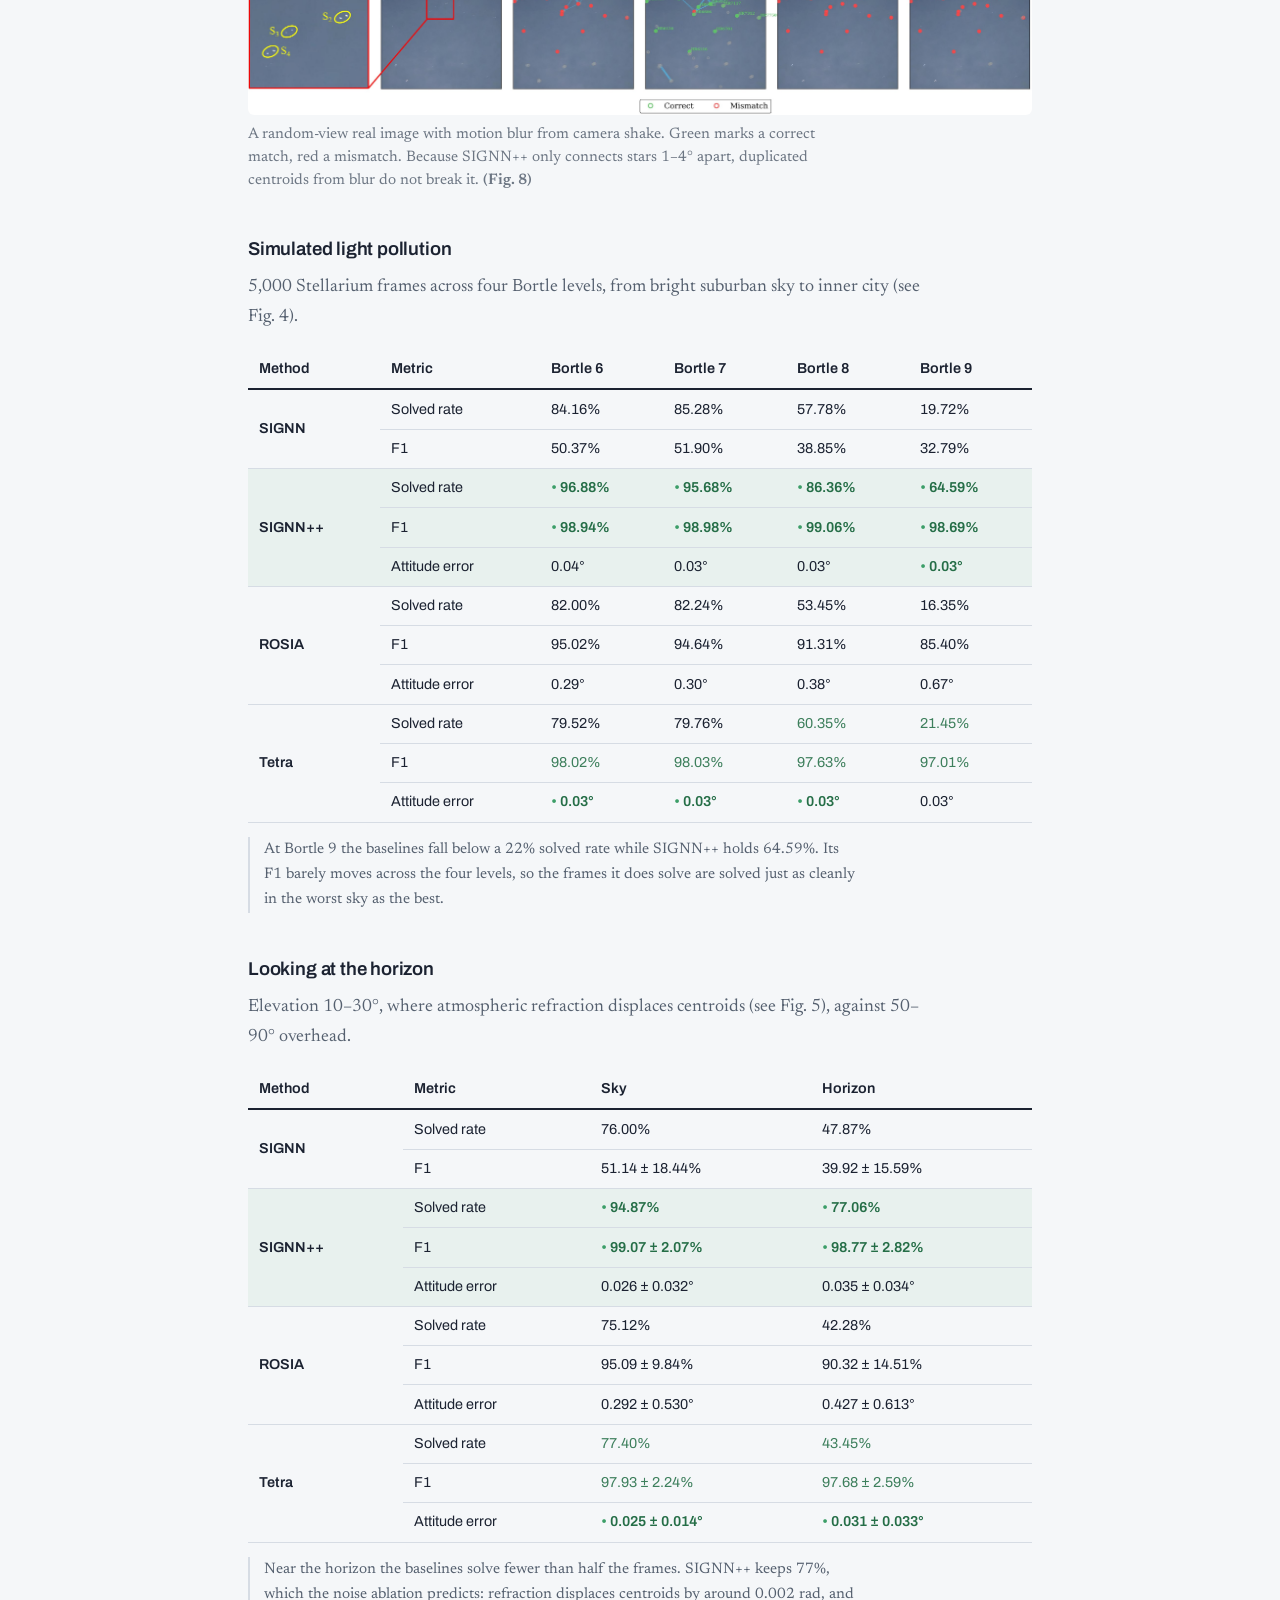
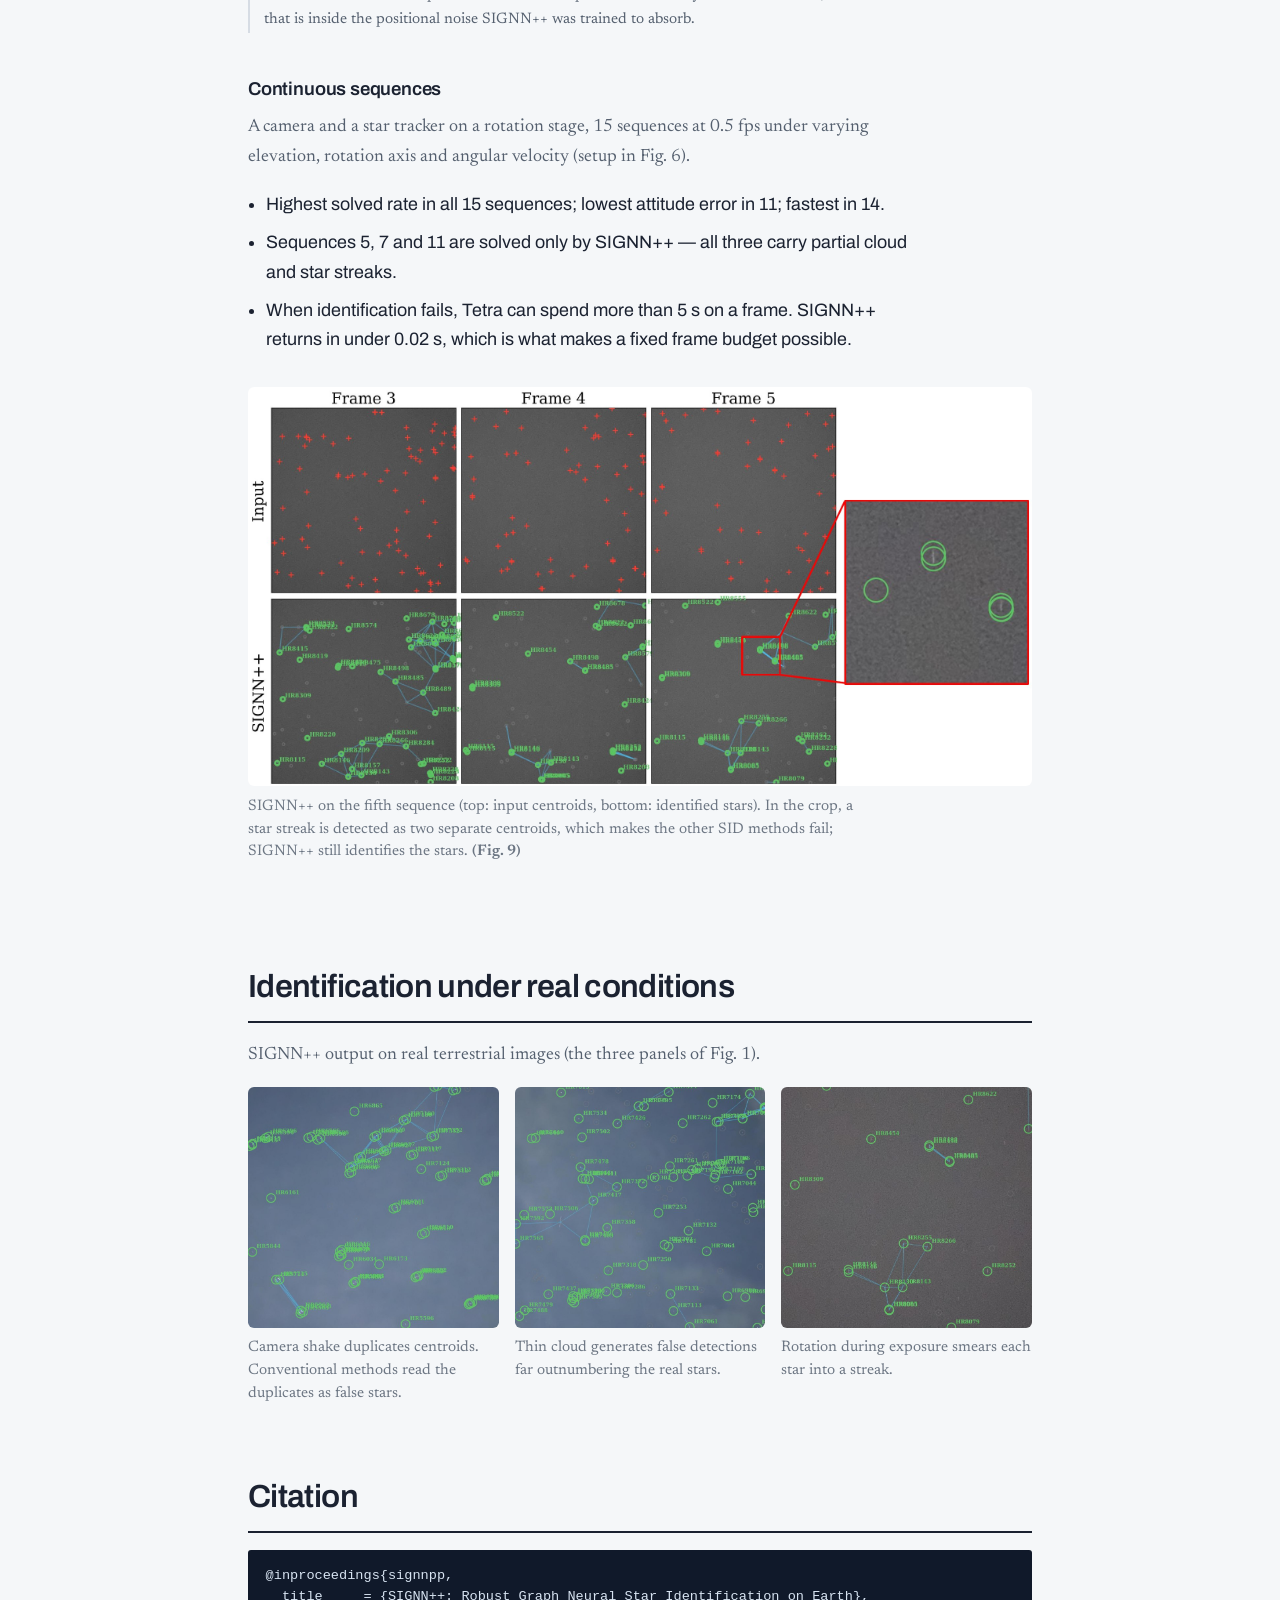
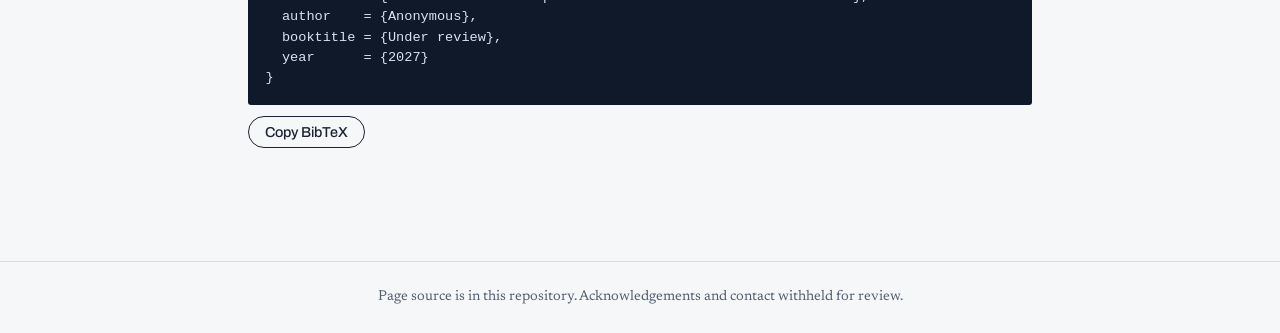
==== commit 35937db8: "Update index.html" ====
--- a/index.html
+++ b/index.html
@@ -117,7 +117,7 @@
     <nav class="links" aria-label="Paper resources">
       <!-- ANON: fill href and drop .pending once each artefact is public. -->
       <a class="btn" href="ICRA_2027.pdf" target="_blank" rel="noopener">Paper</a>
-      <a class="btn" href="https://arxiv.org/abs/2610.30186" target="_blank" rel="noopener">arXiv</a>
+      <a class="btn pending" href="#" aria-disabled="true" tabindex="-1">arXiv</a>
       <a class="btn pending" href="#" aria-disabled="true" tabindex="-1">Code</a>
       <a class="btn" href="#video">Video</a>
       <a class="btn pending" href="#" aria-disabled="true" tabindex="-1">Dataset</a>
